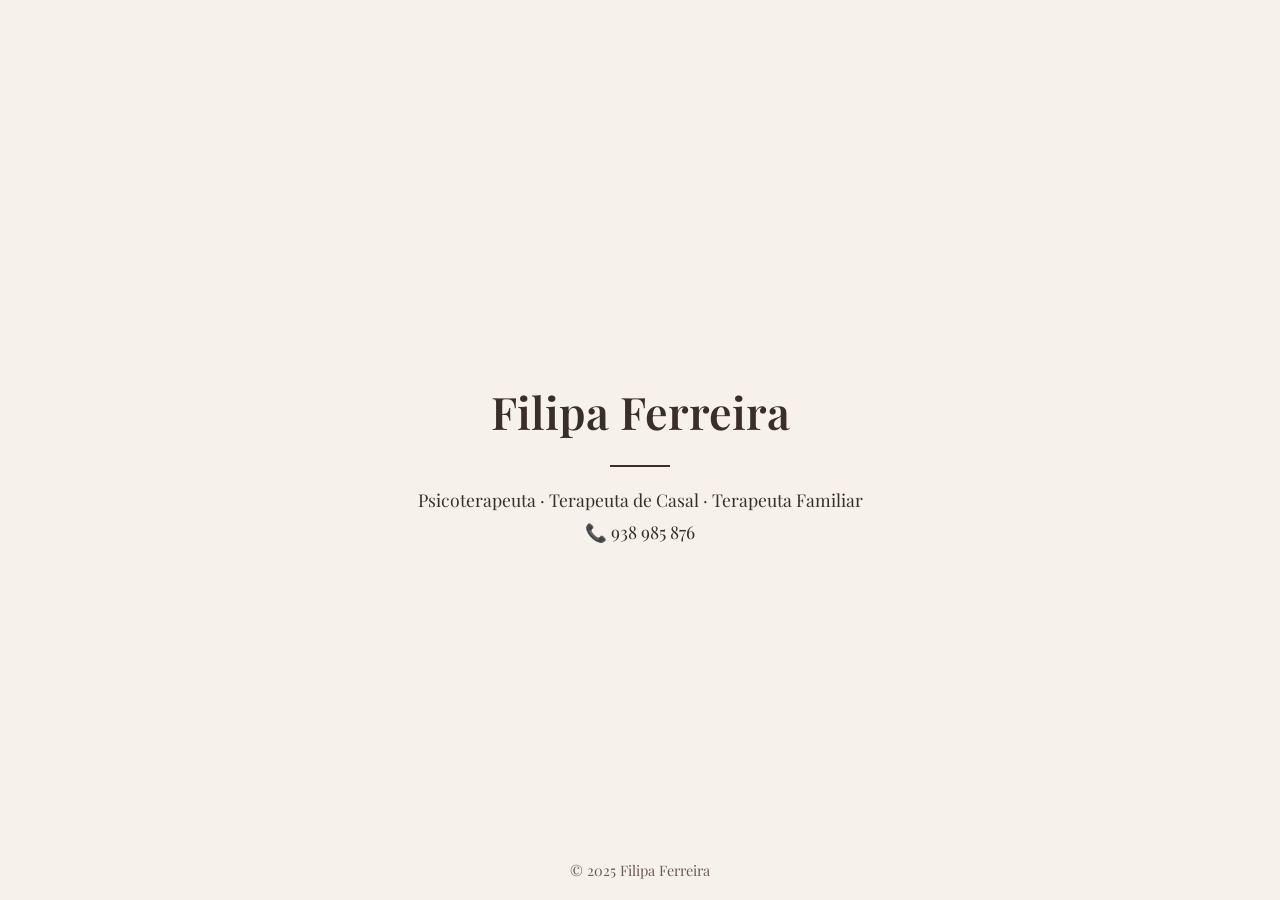
==== index.html @ 4d12bdaf "Add initial HTML structure for the website" ====
<!DOCTYPE html>
<html lang="pt">
  <head>
    <meta charset="UTF-8" />
    <meta name="viewport" content="width=device-width, initial-scale=1.0" />
    <title>Filipa Ferreira | Psicoterapeuta</title>
    <style>
      @import url('https://fonts.googleapis.com/css2?family=Playfair+Display:wght@400;600&display=swap');

      body {
        margin: 0;
        padding: 0;
        background-color: #f6f1ea;
        color: #3a2e2a;
        font-family: 'Playfair Display', serif;
        height: 100vh;
        display: flex;
        flex-direction: column;
        justify-content: center;
        align-items: center;
        text-align: center;
      }

      h1 {
        font-size: 2.8rem;
        font-weight: 600;
        margin-bottom: 0.5rem;
      }

      p {
        margin: 0.3rem 0;
        font-size: 1.1rem;
      }

      .divider {
        width: 60px;
        height: 2px;
        background-color: #3a2e2a;
        margin: 1rem auto;
      }

      footer {
        position: absolute;
        bottom: 20px;
        font-size: 0.9rem;
        color: #6b5b52;
      }
    </style>
  </head>
  <body>
    <h1>Filipa Ferreira</h1>
    <div class="divider"></div>
    <p>Psicoterapeuta · Terapeuta de Casal · Terapeuta Familiar</p>
    <p>📞 938 985 876</p>

    <footer>© 2025 Filipa Ferreira</footer>
  </body>
</html>
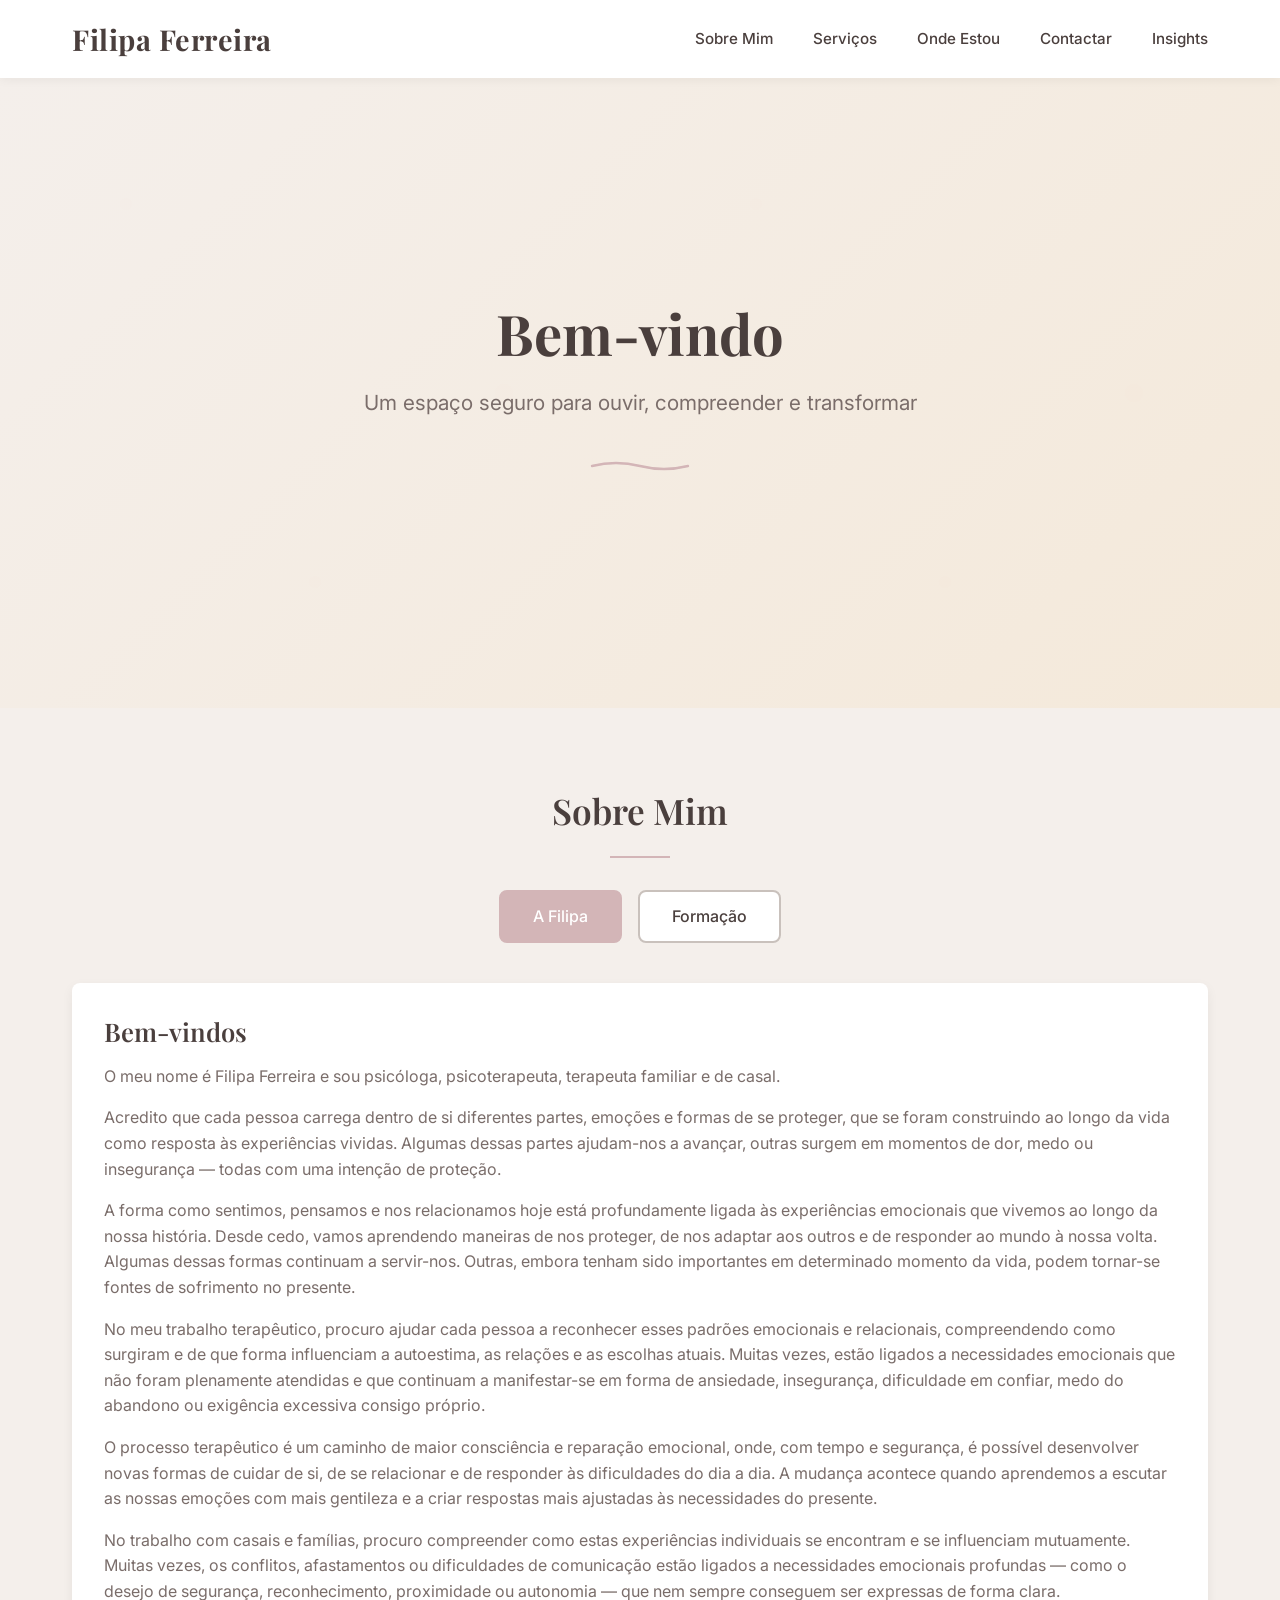
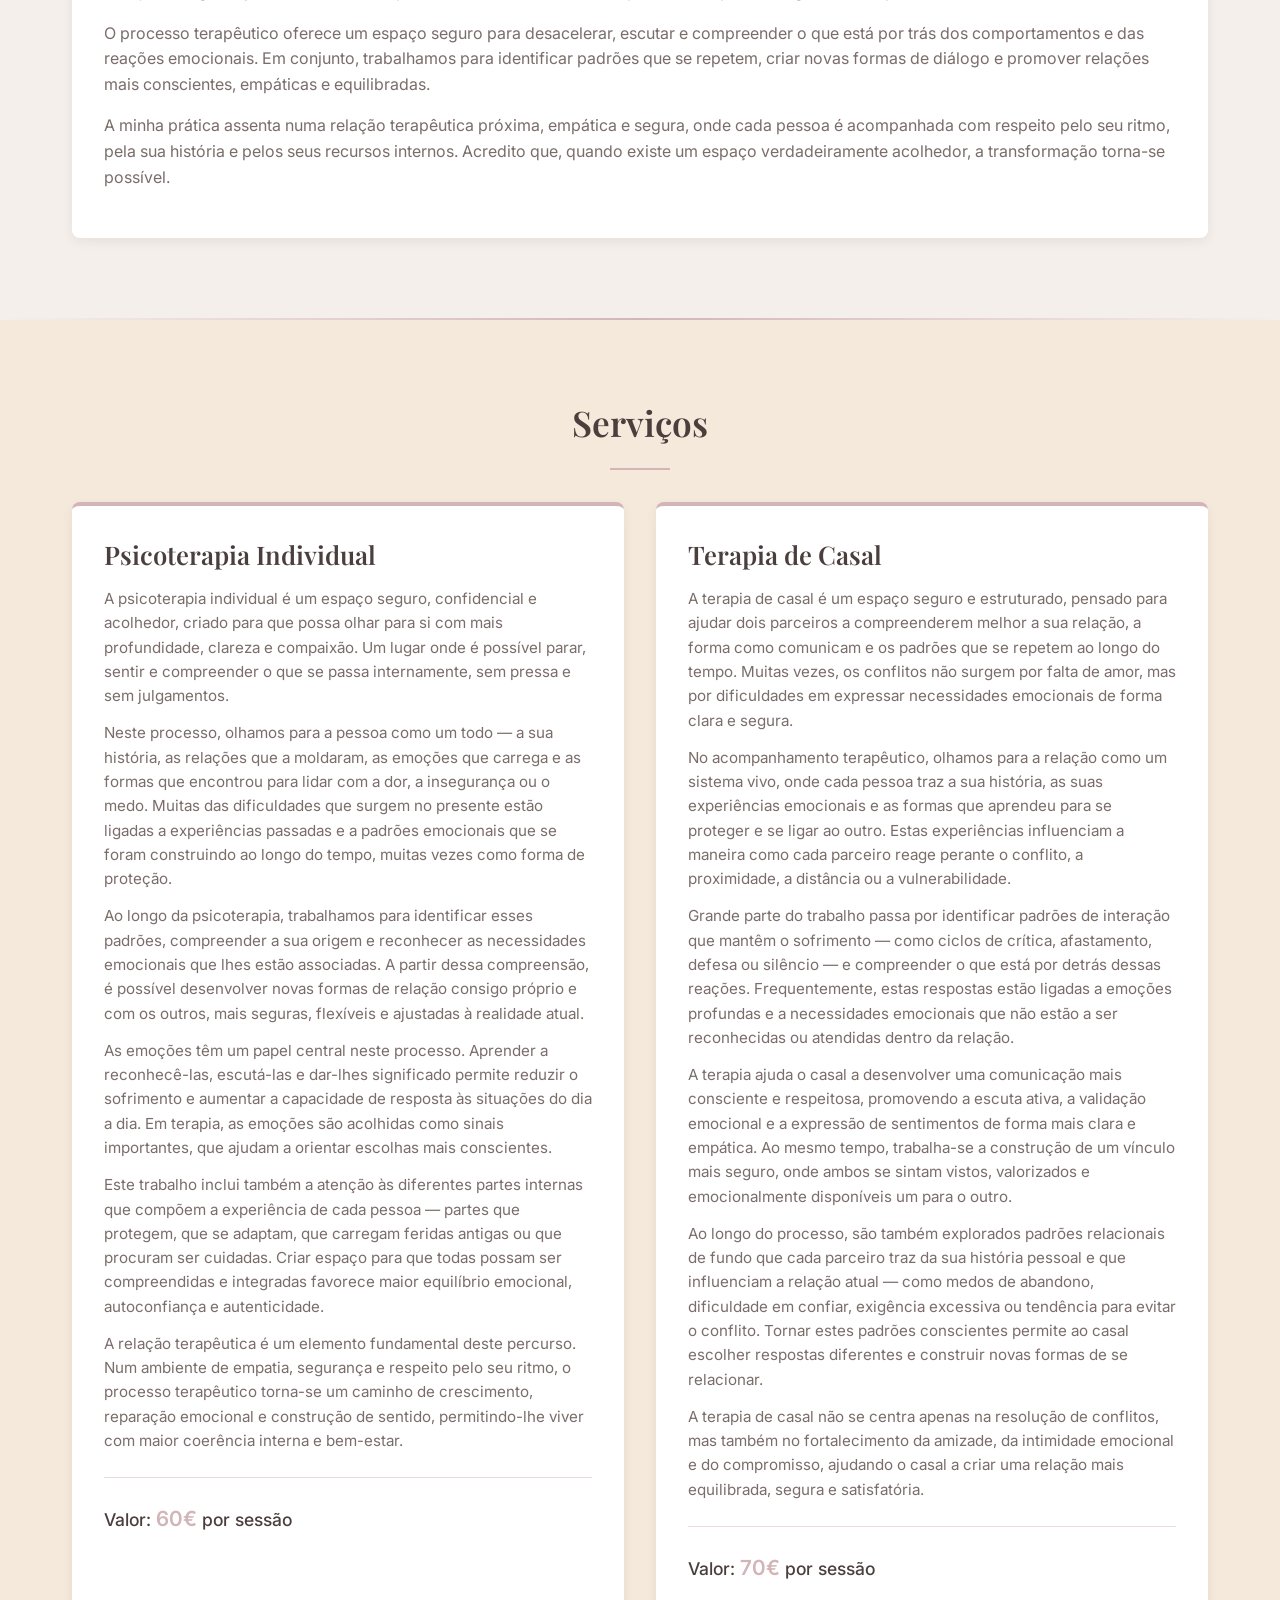
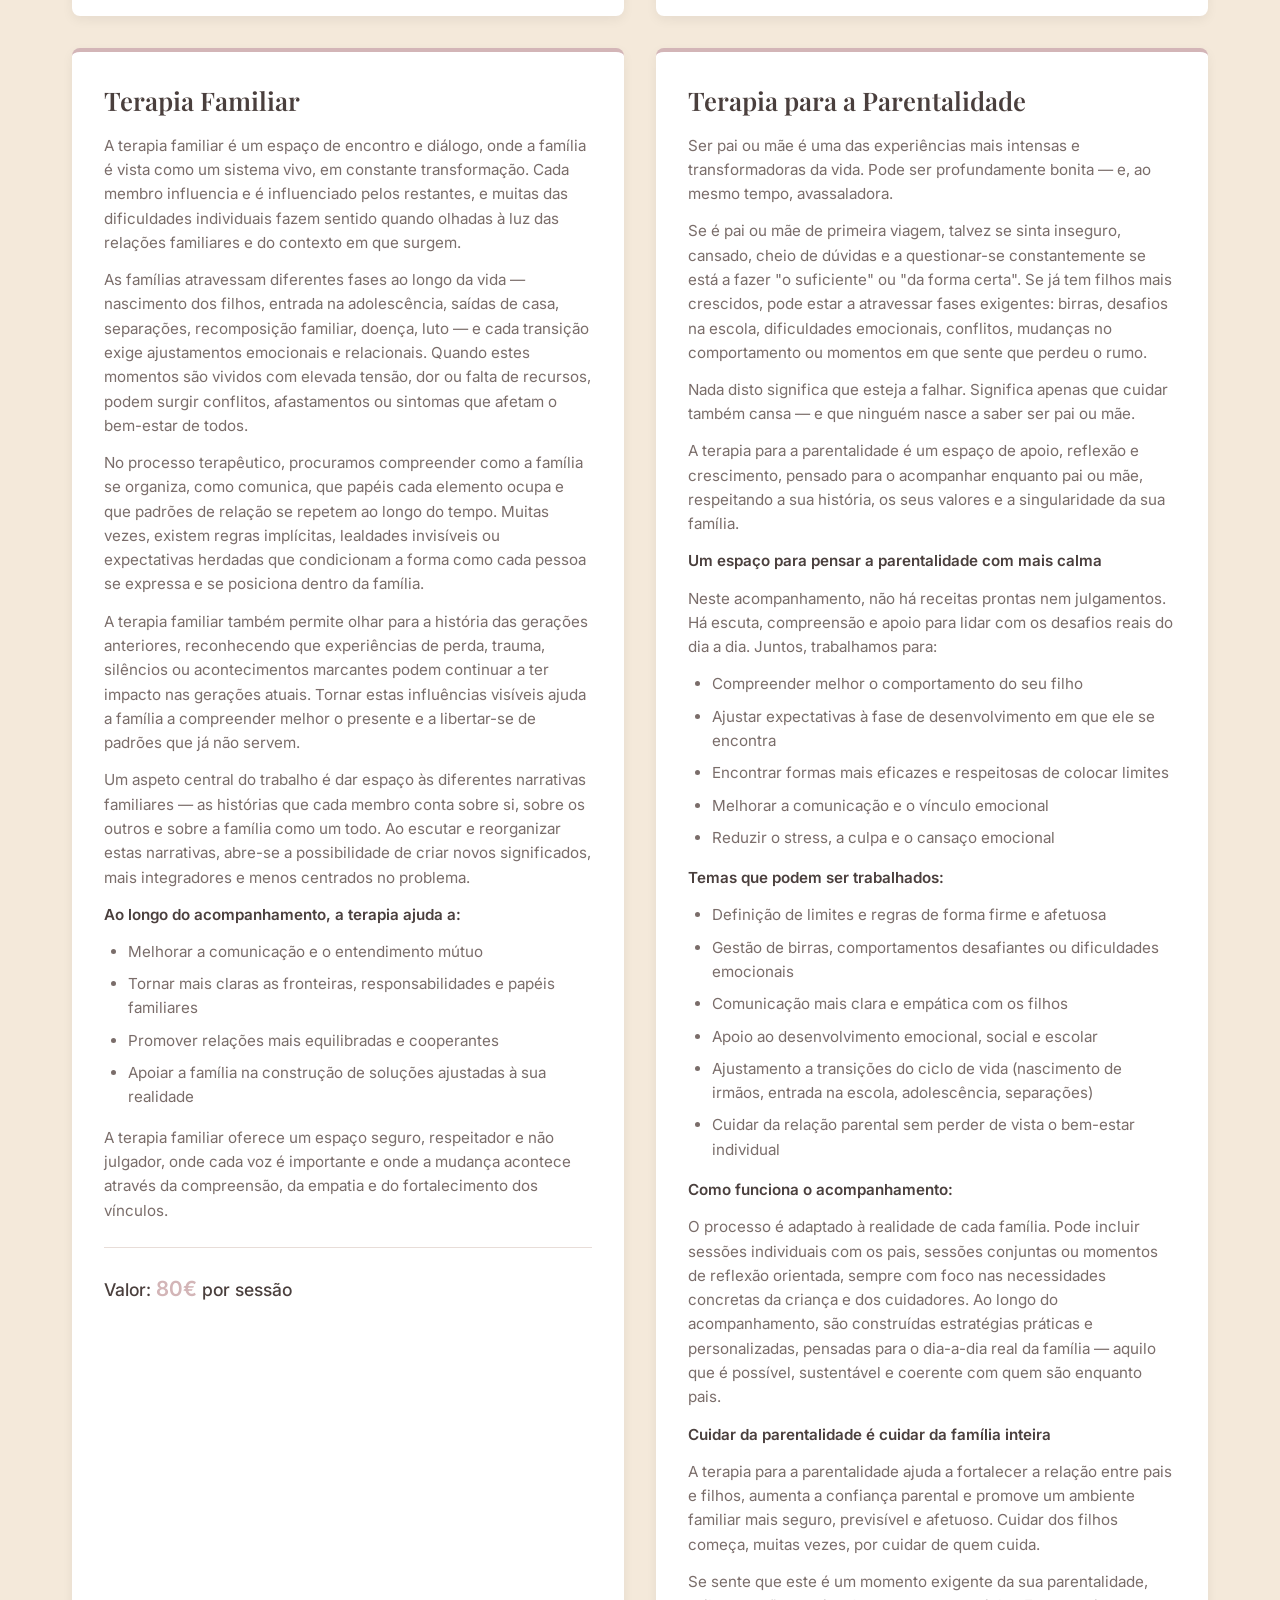
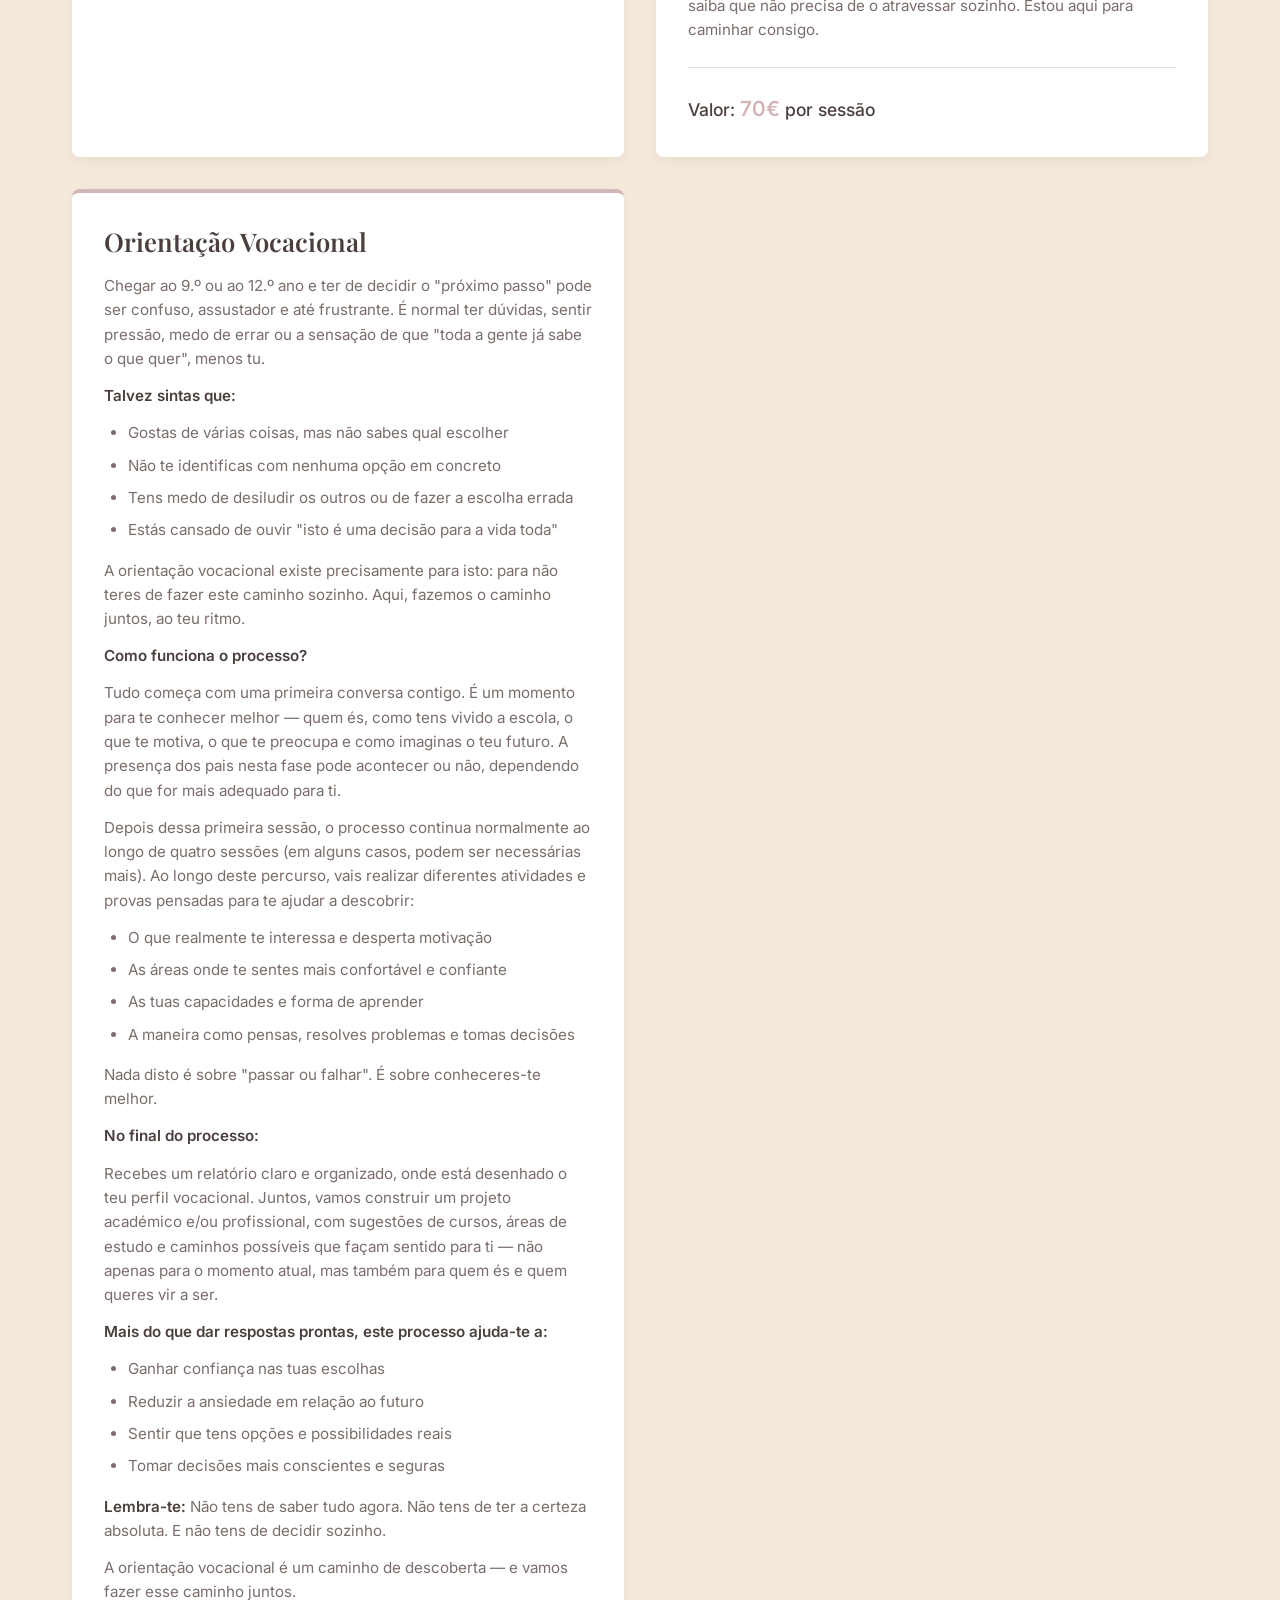
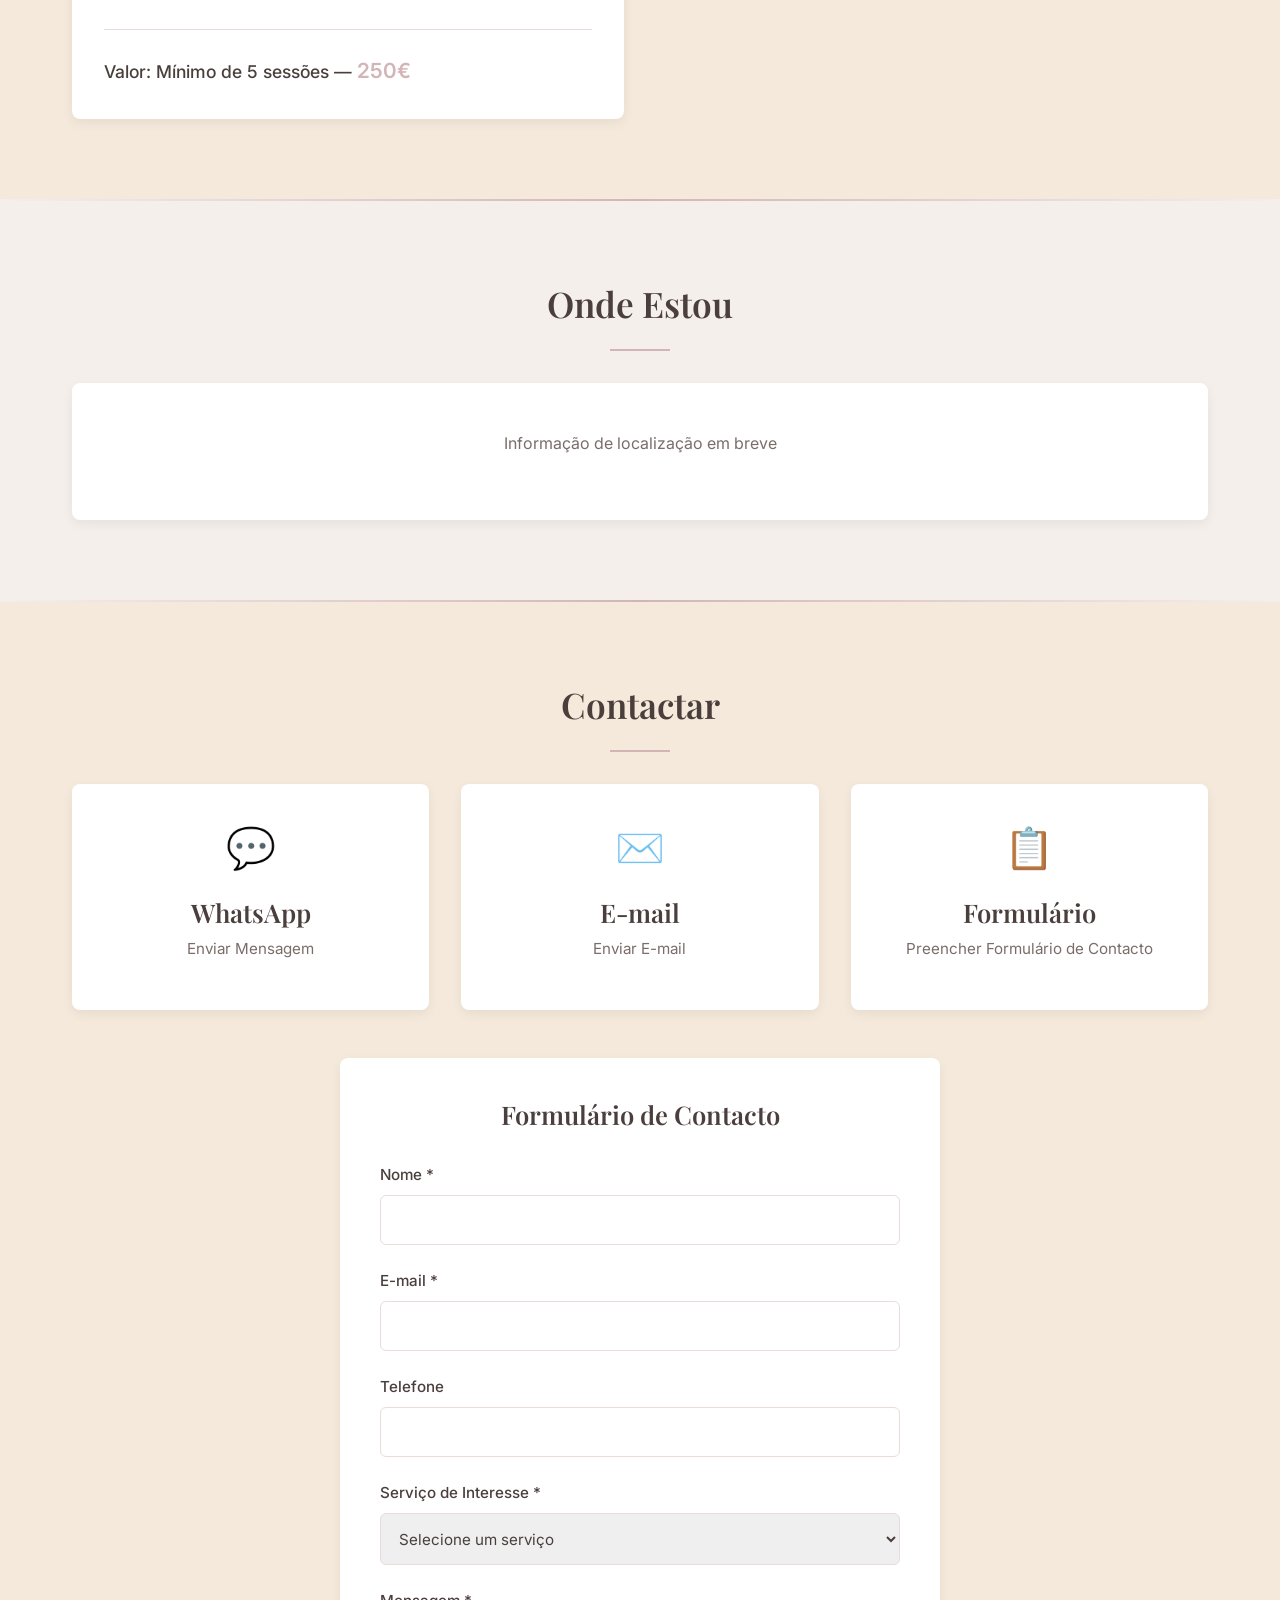
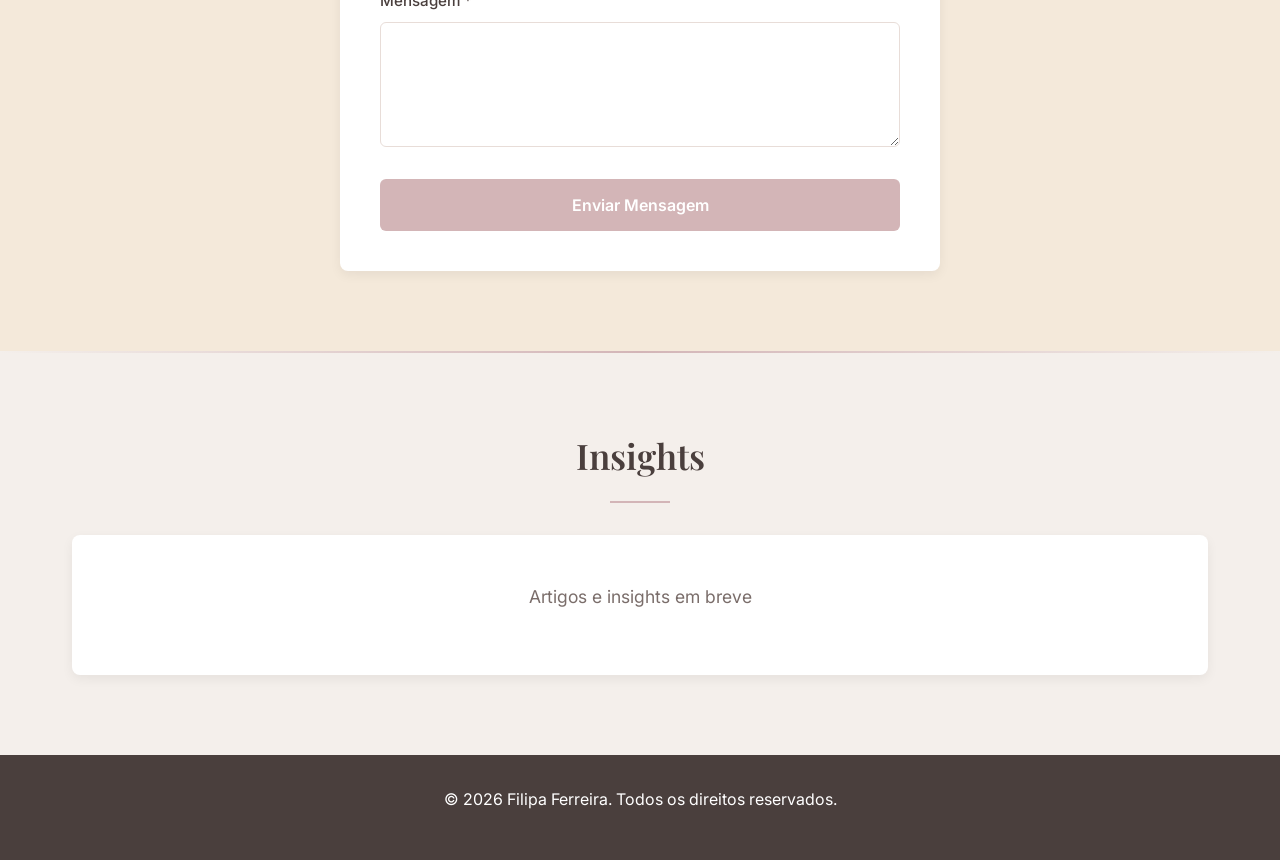
==== commit 2d7ad15a: "Revamp website structure and styling with new sections, navigation, and responsive design" ====
--- a/index.html
+++ b/index.html
@@ -1,58 +1,348 @@
 <!DOCTYPE html>
-<html lang="pt">
-  <head>
+<html lang="pt-PT">
+<head>
     <meta charset="UTF-8" />
     <meta name="viewport" content="width=device-width, initial-scale=1.0" />
-    <title>Filipa Ferreira | Psicoterapeuta</title>
-    <style>
-      @import url('https://fonts.googleapis.com/css2?family=Playfair+Display:wght@400;600&display=swap');
-
-      body {
-        margin: 0;
-        padding: 0;
-        background-color: #f6f1ea;
-        color: #3a2e2a;
-        font-family: 'Playfair Display', serif;
-        height: 100vh;
-        display: flex;
-        flex-direction: column;
-        justify-content: center;
-        align-items: center;
-        text-align: center;
-      }
-
-      h1 {
-        font-size: 2.8rem;
-        font-weight: 600;
-        margin-bottom: 0.5rem;
-      }
-
-      p {
-        margin: 0.3rem 0;
-        font-size: 1.1rem;
-      }
-
-      .divider {
-        width: 60px;
-        height: 2px;
-        background-color: #3a2e2a;
-        margin: 1rem auto;
-      }
-
-      footer {
-        position: absolute;
-        bottom: 20px;
-        font-size: 0.9rem;
-        color: #6b5b52;
-      }
-    </style>
-  </head>
-  <body>
-    <h1>Filipa Ferreira</h1>
-    <div class="divider"></div>
-    <p>Psicoterapeuta · Terapeuta de Casal · Terapeuta Familiar</p>
-    <p>📞 938 985 876</p>
-
-    <footer>© 2025 Filipa Ferreira</footer>
-  </body>
+    <meta name="description" content="Filipa Ferreira - Psicóloga e Psicoterapeuta. Serviços de psicoterapia individual, terapia de casal, terapia familiar, parentalidade e orientação vocacional." />
+    <title>Filipa Ferreira | Psicóloga e Psicoterapeuta</title>
+    <link rel="stylesheet" href="styles.css" />
+</head>
+<body>
+    <!-- Navigation -->
+    <nav class="navbar">
+        <div class="nav-container">
+            <div class="logo">
+                <span class="logo-text">Filipa Ferreira</span>
+            </div>
+            <ul class="nav-menu">
+                <li><a href="#sobre-mim" class="nav-link">Sobre Mim</a></li>
+                <li class="dropdown">
+                    <a href="#servicos" class="nav-link dropdown-toggle">Serviços</a>
+                    <ul class="dropdown-menu">
+                        <li><a href="#psicoterapia-individual">Psicoterapia Individual</a></li>
+                        <li><a href="#terapia-casal">Terapia de Casal</a></li>
+                        <li><a href="#terapia-familiar">Terapia Familiar</a></li>
+                        <li><a href="#terapia-parentalidade">Terapia para a Parentalidade</a></li>
+                        <li><a href="#orientacao-vocacional">Orientação Vocacional</a></li>
+                    </ul>
+                </li>
+                <li><a href="#onde-estou" class="nav-link">Onde Estou</a></li>
+                <li><a href="#contactar" class="nav-link">Contactar</a></li>
+                <li><a href="#insights" class="nav-link">Insights</a></li>
+            </ul>
+            <div class="hamburger">
+                <span></span>
+                <span></span>
+                <span></span>
+            </div>
+        </div>
+    </nav>
+
+    <!-- Hero Section -->
+    <section class="hero">
+        <div class="hero-content">
+            <h1>Bem-vindo</h1>
+            <p>Um espaço seguro para ouvir, compreender e transformar</p>
+            <svg class="divider-svg" viewBox="0 0 100 20" xmlns="http://www.w3.org/2000/svg">
+                <path d="M 10 10 Q 30 5 50 10 T 90 10" stroke="#d3b5b7" stroke-width="2" fill="none" stroke-linecap="round"/>
+            </svg>
+        </div>
+    </section>
+
+    <!-- Sobre Mim Section -->
+    <section id="sobre-mim" class="section">
+        <div class="container">
+            <h2>Sobre Mim</h2>
+            <div class="tabs">
+                <button class="tab-button active" data-tab="a-filipa">A Filipa</button>
+                <button class="tab-button" data-tab="formacao">Formação</button>
+            </div>
+
+            <!-- A Filipa Tab -->
+            <div id="a-filipa" class="tab-content active">
+                <div class="content-box">
+                    <h3>Bem-vindos</h3>
+                    <p>O meu nome é Filipa Ferreira e sou psicóloga, psicoterapeuta, terapeuta familiar e de casal.</p>
+                    <p>Acredito que cada pessoa carrega dentro de si diferentes partes, emoções e formas de se proteger, que se foram construindo ao longo da vida como resposta às experiências vividas. Algumas dessas partes ajudam-nos a avançar, outras surgem em momentos de dor, medo ou insegurança — todas com uma intenção de proteção.</p>
+                    <p>A forma como sentimos, pensamos e nos relacionamos hoje está profundamente ligada às experiências emocionais que vivemos ao longo da nossa história. Desde cedo, vamos aprendendo maneiras de nos proteger, de nos adaptar aos outros e de responder ao mundo à nossa volta. Algumas dessas formas continuam a servir-nos. Outras, embora tenham sido importantes em determinado momento da vida, podem tornar-se fontes de sofrimento no presente.</p>
+                    <p>No meu trabalho terapêutico, procuro ajudar cada pessoa a reconhecer esses padrões emocionais e relacionais, compreendendo como surgiram e de que forma influenciam a autoestima, as relações e as escolhas atuais. Muitas vezes, estão ligados a necessidades emocionais que não foram plenamente atendidas e que continuam a manifestar-se em forma de ansiedade, insegurança, dificuldade em confiar, medo do abandono ou exigência excessiva consigo próprio.</p>
+                    <p>O processo terapêutico é um caminho de maior consciência e reparação emocional, onde, com tempo e segurança, é possível desenvolver novas formas de cuidar de si, de se relacionar e de responder às dificuldades do dia a dia. A mudança acontece quando aprendemos a escutar as nossas emoções com mais gentileza e a criar respostas mais ajustadas às necessidades do presente.</p>
+                    <p>No trabalho com casais e famílias, procuro compreender como estas experiências individuais se encontram e se influenciam mutuamente. Muitas vezes, os conflitos, afastamentos ou dificuldades de comunicação estão ligados a necessidades emocionais profundas — como o desejo de segurança, reconhecimento, proximidade ou autonomia — que nem sempre conseguem ser expressas de forma clara.</p>
+                    <p>O processo terapêutico oferece um espaço seguro para desacelerar, escutar e compreender o que está por trás dos comportamentos e das reações emocionais. Em conjunto, trabalhamos para identificar padrões que se repetem, criar novas formas de diálogo e promover relações mais conscientes, empáticas e equilibradas.</p>
+                    <p>A minha prática assenta numa relação terapêutica próxima, empática e segura, onde cada pessoa é acompanhada com respeito pelo seu ritmo, pela sua história e pelos seus recursos internos. Acredito que, quando existe um espaço verdadeiramente acolhedor, a transformação torna-se possível.</p>
+                </div>
+            </div>
+
+            <!-- Formação Tab -->
+            <div id="formacao" class="tab-content">
+                <div class="content-box">
+                    <h3>Formação Académica e Profissional</h3>
+                    <ul class="formation-list">
+                        <li>
+                            <strong>Licenciatura em Psicologia</strong>
+                            <span>ISPA - Instituto Universitário de Ciências Psicológicas, Sociais e da Vida</span>
+                        </li>
+                        <li>
+                            <strong>Certificação Pedagogia Montessori</strong>
+                            <span>International Montessori Institute</span>
+                        </li>
+                        <li>
+                            <strong>Certificação Disciplina Positiva para Primeira Infância</strong>
+                            <span>Positive Discipline Association</span>
+                        </li>
+                        <li>
+                            <strong>Liderança, Agilidade e Adaptabilidade</strong>
+                            <span>Nova SBE - Professor Nadim Habib</span>
+                        </li>
+                        <li>
+                            <strong>Intervenção em Crise e Primeiros Socorros Psicológicos</strong>
+                            <span>IEFP</span>
+                        </li>
+                        <li>
+                            <strong>Especialização em Psicoterapia de Intervenção Sistémica e Familiar</strong>
+                            <span>Sociedade Portuguesa de Terapia Familiar</span>
+                        </li>
+                        <li>
+                            <strong>Intervenção Sistémica nos Relacionamentos e Parentalidade</strong>
+                            <span>Sociedade Portuguesa de Terapia Familiar</span>
+                        </li>
+                        <li>
+                            <strong>LGBTQ+ Intervenção Sistémica</strong>
+                            <span>Sociedade Portuguesa de Terapia Familiar</span>
+                        </li>
+                        <li>
+                            <strong>Não Monogamia Consensual</strong>
+                            <span>Sociedade Portuguesa de Terapia Familiar</span>
+                        </li>
+                        <li>
+                            <strong>Sexologia Clínica: Conceitos Básicos para a Terapia Familiar</strong>
+                            <span>Sociedade Portuguesa de Terapia Familiar</span>
+                        </li>
+                    </ul>
+                </div>
+            </div>
+        </div>
+    </section>
+
+    <!-- Divider -->
+    <div class="section-divider"></div>
+
+    <!-- Serviços Section -->
+    <section id="servicos" class="section alternate">
+        <div class="container">
+            <h2>Serviços</h2>
+            <div class="services-grid">
+                <!-- Psicoterapia Individual -->
+                <div id="psicoterapia-individual" class="service-card">
+                    <h3>Psicoterapia Individual</h3>
+                    <p>A psicoterapia individual é um espaço seguro, confidencial e acolhedor, criado para que possa olhar para si com mais profundidade, clareza e compaixão. Um lugar onde é possível parar, sentir e compreender o que se passa internamente, sem pressa e sem julgamentos.</p>
+                    <p>Neste processo, olhamos para a pessoa como um todo — a sua história, as relações que a moldaram, as emoções que carrega e as formas que encontrou para lidar com a dor, a insegurança ou o medo. Muitas das dificuldades que surgem no presente estão ligadas a experiências passadas e a padrões emocionais que se foram construindo ao longo do tempo, muitas vezes como forma de proteção.</p>
+                    <p>Ao longo da psicoterapia, trabalhamos para identificar esses padrões, compreender a sua origem e reconhecer as necessidades emocionais que lhes estão associadas. A partir dessa compreensão, é possível desenvolver novas formas de relação consigo próprio e com os outros, mais seguras, flexíveis e ajustadas à realidade atual.</p>
+                    <p>As emoções têm um papel central neste processo. Aprender a reconhecê-las, escutá-las e dar-lhes significado permite reduzir o sofrimento e aumentar a capacidade de resposta às situações do dia a dia. Em terapia, as emoções são acolhidas como sinais importantes, que ajudam a orientar escolhas mais conscientes.</p>
+                    <p>Este trabalho inclui também a atenção às diferentes partes internas que compõem a experiência de cada pessoa — partes que protegem, que se adaptam, que carregam feridas antigas ou que procuram ser cuidadas. Criar espaço para que todas possam ser compreendidas e integradas favorece maior equilíbrio emocional, autoconfiança e autenticidade.</p>
+                    <p>A relação terapêutica é um elemento fundamental deste percurso. Num ambiente de empatia, segurança e respeito pelo seu ritmo, o processo terapêutico torna-se um caminho de crescimento, reparação emocional e construção de sentido, permitindo-lhe viver com maior coerência interna e bem-estar.</p>
+                    <div class="service-price">Valor: <strong>60€</strong> por sessão</div>
+                </div>
+
+                <!-- Terapia de Casal -->
+                <div id="terapia-casal" class="service-card">
+                    <h3>Terapia de Casal</h3>
+                    <p>A terapia de casal é um espaço seguro e estruturado, pensado para ajudar dois parceiros a compreenderem melhor a sua relação, a forma como comunicam e os padrões que se repetem ao longo do tempo. Muitas vezes, os conflitos não surgem por falta de amor, mas por dificuldades em expressar necessidades emocionais de forma clara e segura.</p>
+                    <p>No acompanhamento terapêutico, olhamos para a relação como um sistema vivo, onde cada pessoa traz a sua história, as suas experiências emocionais e as formas que aprendeu para se proteger e se ligar ao outro. Estas experiências influenciam a maneira como cada parceiro reage perante o conflito, a proximidade, a distância ou a vulnerabilidade.</p>
+                    <p>Grande parte do trabalho passa por identificar padrões de interação que mantêm o sofrimento — como ciclos de crítica, afastamento, defesa ou silêncio — e compreender o que está por detrás dessas reações. Frequentemente, estas respostas estão ligadas a emoções profundas e a necessidades emocionais que não estão a ser reconhecidas ou atendidas dentro da relação.</p>
+                    <p>A terapia ajuda o casal a desenvolver uma comunicação mais consciente e respeitosa, promovendo a escuta ativa, a validação emocional e a expressão de sentimentos de forma mais clara e empática. Ao mesmo tempo, trabalha-se a construção de um vínculo mais seguro, onde ambos se sintam vistos, valorizados e emocionalmente disponíveis um para o outro.</p>
+                    <p>Ao longo do processo, são também explorados padrões relacionais de fundo que cada parceiro traz da sua história pessoal e que influenciam a relação atual — como medos de abandono, dificuldade em confiar, exigência excessiva ou tendência para evitar o conflito. Tornar estes padrões conscientes permite ao casal escolher respostas diferentes e construir novas formas de se relacionar.</p>
+                    <p>A terapia de casal não se centra apenas na resolução de conflitos, mas também no fortalecimento da amizade, da intimidade emocional e do compromisso, ajudando o casal a criar uma relação mais equilibrada, segura e satisfatória.</p>
+                    <div class="service-price">Valor: <strong>70€</strong> por sessão</div>
+                </div>
+
+                <!-- Terapia Familiar -->
+                <div id="terapia-familiar" class="service-card">
+                    <h3>Terapia Familiar</h3>
+                    <p>A terapia familiar é um espaço de encontro e diálogo, onde a família é vista como um sistema vivo, em constante transformação. Cada membro influencia e é influenciado pelos restantes, e muitas das dificuldades individuais fazem sentido quando olhadas à luz das relações familiares e do contexto em que surgem.</p>
+                    <p>As famílias atravessam diferentes fases ao longo da vida — nascimento dos filhos, entrada na adolescência, saídas de casa, separações, recomposição familiar, doença, luto — e cada transição exige ajustamentos emocionais e relacionais. Quando estes momentos são vividos com elevada tensão, dor ou falta de recursos, podem surgir conflitos, afastamentos ou sintomas que afetam o bem-estar de todos.</p>
+                    <p>No processo terapêutico, procuramos compreender como a família se organiza, como comunica, que papéis cada elemento ocupa e que padrões de relação se repetem ao longo do tempo. Muitas vezes, existem regras implícitas, lealdades invisíveis ou expectativas herdadas que condicionam a forma como cada pessoa se expressa e se posiciona dentro da família.</p>
+                    <p>A terapia familiar também permite olhar para a história das gerações anteriores, reconhecendo que experiências de perda, trauma, silêncios ou acontecimentos marcantes podem continuar a ter impacto nas gerações atuais. Tornar estas influências visíveis ajuda a família a compreender melhor o presente e a libertar-se de padrões que já não servem.</p>
+                    <p>Um aspeto central do trabalho é dar espaço às diferentes narrativas familiares — as histórias que cada membro conta sobre si, sobre os outros e sobre a família como um todo. Ao escutar e reorganizar estas narrativas, abre-se a possibilidade de criar novos significados, mais integradores e menos centrados no problema.</p>
+                    <p><strong>Ao longo do acompanhamento, a terapia ajuda a:</strong></p>
+                    <ul>
+                        <li>Melhorar a comunicação e o entendimento mútuo</li>
+                        <li>Tornar mais claras as fronteiras, responsabilidades e papéis familiares</li>
+                        <li>Promover relações mais equilibradas e cooperantes</li>
+                        <li>Apoiar a família na construção de soluções ajustadas à sua realidade</li>
+                    </ul>
+                    <p>A terapia familiar oferece um espaço seguro, respeitador e não julgador, onde cada voz é importante e onde a mudança acontece através da compreensão, da empatia e do fortalecimento dos vínculos.</p>
+                    <div class="service-price">Valor: <strong>80€</strong> por sessão</div>
+                </div>
+
+                <!-- Terapia para a Parentalidade -->
+                <div id="terapia-parentalidade" class="service-card">
+                    <h3>Terapia para a Parentalidade</h3>
+                    <p>Ser pai ou mãe é uma das experiências mais intensas e transformadoras da vida. Pode ser profundamente bonita — e, ao mesmo tempo, avassaladora.</p>
+                    <p>Se é pai ou mãe de primeira viagem, talvez se sinta inseguro, cansado, cheio de dúvidas e a questionar-se constantemente se está a fazer "o suficiente" ou "da forma certa". Se já tem filhos mais crescidos, pode estar a atravessar fases exigentes: birras, desafios na escola, dificuldades emocionais, conflitos, mudanças no comportamento ou momentos em que sente que perdeu o rumo.</p>
+                    <p>Nada disto significa que esteja a falhar. Significa apenas que cuidar também cansa — e que ninguém nasce a saber ser pai ou mãe.</p>
+                    <p>A terapia para a parentalidade é um espaço de apoio, reflexão e crescimento, pensado para o acompanhar enquanto pai ou mãe, respeitando a sua história, os seus valores e a singularidade da sua família.</p>
+                    <p><strong>Um espaço para pensar a parentalidade com mais calma</strong></p>
+                    <p>Neste acompanhamento, não há receitas prontas nem julgamentos. Há escuta, compreensão e apoio para lidar com os desafios reais do dia a dia. Juntos, trabalhamos para:</p>
+                    <ul>
+                        <li>Compreender melhor o comportamento do seu filho</li>
+                        <li>Ajustar expectativas à fase de desenvolvimento em que ele se encontra</li>
+                        <li>Encontrar formas mais eficazes e respeitosas de colocar limites</li>
+                        <li>Melhorar a comunicação e o vínculo emocional</li>
+                        <li>Reduzir o stress, a culpa e o cansaço emocional</li>
+                    </ul>
+                    <p><strong>Temas que podem ser trabalhados:</strong></p>
+                    <ul>
+                        <li>Definição de limites e regras de forma firme e afetuosa</li>
+                        <li>Gestão de birras, comportamentos desafiantes ou dificuldades emocionais</li>
+                        <li>Comunicação mais clara e empática com os filhos</li>
+                        <li>Apoio ao desenvolvimento emocional, social e escolar</li>
+                        <li>Ajustamento a transições do ciclo de vida (nascimento de irmãos, entrada na escola, adolescência, separações)</li>
+                        <li>Cuidar da relação parental sem perder de vista o bem-estar individual</li>
+                    </ul>
+                    <p><strong>Como funciona o acompanhamento:</strong></p>
+                    <p>O processo é adaptado à realidade de cada família. Pode incluir sessões individuais com os pais, sessões conjuntas ou momentos de reflexão orientada, sempre com foco nas necessidades concretas da criança e dos cuidadores. Ao longo do acompanhamento, são construídas estratégias práticas e personalizadas, pensadas para o dia-a-dia real da família — aquilo que é possível, sustentável e coerente com quem são enquanto pais.</p>
+                    <p><strong>Cuidar da parentalidade é cuidar da família inteira</strong></p>
+                    <p>A terapia para a parentalidade ajuda a fortalecer a relação entre pais e filhos, aumenta a confiança parental e promove um ambiente familiar mais seguro, previsível e afetuoso. Cuidar dos filhos começa, muitas vezes, por cuidar de quem cuida.</p>
+                    <p>Se sente que este é um momento exigente da sua parentalidade, saiba que não precisa de o atravessar sozinho. Estou aqui para caminhar consigo.</p>
+                    <div class="service-price">Valor: <strong>70€</strong> por sessão</div>
+                </div>
+
+                <!-- Orientação Vocacional -->
+                <div id="orientacao-vocacional" class="service-card">
+                    <h3>Orientação Vocacional</h3>
+                    <p>Chegar ao 9.º ou ao 12.º ano e ter de decidir o "próximo passo" pode ser confuso, assustador e até frustrante. É normal ter dúvidas, sentir pressão, medo de errar ou a sensação de que "toda a gente já sabe o que quer", menos tu.</p>
+                    <p><strong>Talvez sintas que:</strong></p>
+                    <ul>
+                        <li>Gostas de várias coisas, mas não sabes qual escolher</li>
+                        <li>Não te identificas com nenhuma opção em concreto</li>
+                        <li>Tens medo de desiludir os outros ou de fazer a escolha errada</li>
+                        <li>Estás cansado de ouvir "isto é uma decisão para a vida toda"</li>
+                    </ul>
+                    <p>A orientação vocacional existe precisamente para isto: para não teres de fazer este caminho sozinho. Aqui, fazemos o caminho juntos, ao teu ritmo.</p>
+                    <p><strong>Como funciona o processo?</strong></p>
+                    <p>Tudo começa com uma primeira conversa contigo. É um momento para te conhecer melhor — quem és, como tens vivido a escola, o que te motiva, o que te preocupa e como imaginas o teu futuro. A presença dos pais nesta fase pode acontecer ou não, dependendo do que for mais adequado para ti.</p>
+                    <p>Depois dessa primeira sessão, o processo continua normalmente ao longo de quatro sessões (em alguns casos, podem ser necessárias mais). Ao longo deste percurso, vais realizar diferentes atividades e provas pensadas para te ajudar a descobrir:</p>
+                    <ul>
+                        <li>O que realmente te interessa e desperta motivação</li>
+                        <li>As áreas onde te sentes mais confortável e confiante</li>
+                        <li>As tuas capacidades e forma de aprender</li>
+                        <li>A maneira como pensas, resolves problemas e tomas decisões</li>
+                    </ul>
+                    <p>Nada disto é sobre "passar ou falhar". É sobre conheceres-te melhor.</p>
+                    <p><strong>No final do processo:</strong></p>
+                    <p>Recebes um relatório claro e organizado, onde está desenhado o teu perfil vocacional. Juntos, vamos construir um projeto académico e/ou profissional, com sugestões de cursos, áreas de estudo e caminhos possíveis que façam sentido para ti — não apenas para o momento atual, mas também para quem és e quem queres vir a ser.</p>
+                    <p><strong>Mais do que dar respostas prontas, este processo ajuda-te a:</strong></p>
+                    <ul>
+                        <li>Ganhar confiança nas tuas escolhas</li>
+                        <li>Reduzir a ansiedade em relação ao futuro</li>
+                        <li>Sentir que tens opções e possibilidades reais</li>
+                        <li>Tomar decisões mais conscientes e seguras</li>
+                    </ul>
+                    <p><strong>Lembra-te:</strong> Não tens de saber tudo agora. Não tens de ter a certeza absoluta. E não tens de decidir sozinho.</p>
+                    <p>A orientação vocacional é um caminho de descoberta — e vamos fazer esse caminho juntos.</p>
+                    <div class="service-price">Valor: Mínimo de 5 sessões — <strong>250€</strong></div>
+                </div>
+            </div>
+        </div>
+    </section>
+
+    <!-- Divider -->
+    <div class="section-divider"></div>
+
+    <!-- Onde Estou Section -->
+    <section id="onde-estou" class="section">
+        <div class="container">
+            <h2>Onde Estou</h2>
+            <div class="location-content">
+                <p>Informação de localização em breve</p>
+            </div>
+        </div>
+    </section>
+
+    <!-- Divider -->
+    <div class="section-divider"></div>
+
+    <!-- Contactar Section -->
+    <section id="contactar" class="section alternate">
+        <div class="container">
+            <h2>Contactar</h2>
+            <div class="contact-options">
+                <a href="https://wa.me/351938985876" target="_blank" class="contact-card whatsapp">
+                    <div class="contact-icon">💬</div>
+                    <h3>WhatsApp</h3>
+                    <p>Enviar Mensagem</p>
+                </a>
+                <a href="mailto:contacto@filipaferreirapsicologia.pt" class="contact-card email">
+                    <div class="contact-icon">✉️</div>
+                    <h3>E-mail</h3>
+                    <p>Enviar E-mail</p>
+                </a>
+                <div class="contact-card form" onclick="scrollToForm()" style="cursor: pointer;">
+                    <div class="contact-icon">📋</div>
+                    <h3>Formulário</h3>
+                    <p>Preencher Formulário de Contacto</p>
+                </div>
+            </div>
+
+            <!-- Contact Form -->
+            <div id="form-section" class="contact-form-container">
+                <h3>Formulário de Contacto</h3>
+                <form class="contact-form" id="contactForm" action="https://formspree.io/f/mnjjqzkr" method="POST">
+                    <div class="form-group">
+                        <label for="name">Nome *</label>
+                        <input type="text" id="name" name="name" required>
+                    </div>
+                    <div class="form-group">
+                        <label for="email">E-mail *</label>
+                        <input type="email" id="email" name="email" required>
+                    </div>
+                    <div class="form-group">
+                        <label for="phone">Telefone</label>
+                        <input type="tel" id="phone" name="phone">
+                    </div>
+                    <div class="form-group">
+                        <label for="service">Serviço de Interesse *</label>
+                        <select id="service" name="service" required>
+                            <option value="">Selecione um serviço</option>
+                            <option value="psicoterapia-individual">Psicoterapia Individual</option>
+                            <option value="terapia-casal">Terapia de Casal</option>
+                            <option value="terapia-familiar">Terapia Familiar</option>
+                            <option value="terapia-parentalidade">Terapia para a Parentalidade</option>
+                            <option value="orientacao-vocacional">Orientação Vocacional</option>
+                        </select>
+                    </div>
+                    <div class="form-group">
+                        <label for="message">Mensagem *</label>
+                        <textarea id="message" name="message" rows="5" required></textarea>
+                    </div>
+                    <button type="submit" class="btn-submit">Enviar Mensagem</button>
+                </form>
+            </div>
+        </div>
+    </section>
+
+    <!-- Divider -->
+    <div class="section-divider"></div>
+
+    <!-- Insights Section -->
+    <section id="insights" class="section">
+        <div class="container">
+            <h2>Insights</h2>
+            <div class="insights-placeholder">
+                <p>Artigos e insights em breve</p>
+            </div>
+        </div>
+    </section>
+
+    <!-- Footer -->
+    <footer class="footer">
+        <div class="container">
+            <p>&copy; 2026 Filipa Ferreira. Todos os direitos reservados.</p>
+        </div>
+    </footer>
+
+    <script src="script.js"></script>
+</body>
 </html>
+
--- a/styles.css
+++ b/styles.css
@@ -0,0 +1,745 @@
+/* ===== IMPORTS & BASE ===== */
+@import url('https://fonts.googleapis.com/css2?family=Playfair+Display:wght@400;600;700&family=Inter:wght@300;400;500;600&display=swap');
+
+* {
+    margin: 0;
+    padding: 0;
+    box-sizing: border-box;
+}
+
+/* ===== COLOR PALETTE (from Identity) ===== */
+:root {
+    --soft-embrace: #d3b5b7;
+    --steady-presence: #c9c1bc;
+    --quiet-listening: #f4e9da;
+    --grounded-comfort: #d7b899;
+    --calm-light: #f4efeb;
+    --accent-rosé: #e8d5d5;
+    --text-dark: #4a3f3d;
+    --text-light: #7a6d6a;
+    --border-light: #e8ddd8;
+    --white: #ffffff;
+}
+
+/* ===== TYPOGRAPHY ===== */
+body {
+    font-family: 'Inter', sans-serif;
+    color: var(--text-dark);
+    background-color: var(--calm-light);
+    line-height: 1.6;
+    font-size: 16px;
+    -webkit-font-smoothing: antialiased;
+}
+
+h1, h2, h3, h4, h5, h6 {
+    font-family: 'Playfair Display', serif;
+    font-weight: 600;
+    color: var(--text-dark);
+    line-height: 1.3;
+}
+
+h1 {
+    font-size: 3rem;
+    font-weight: 700;
+    margin-bottom: 1rem;
+}
+
+h2 {
+    font-size: 2.2rem;
+    margin-bottom: 2rem;
+    text-align: center;
+    position: relative;
+    padding-bottom: 1.5rem;
+}
+
+h2::after {
+    content: '';
+    position: absolute;
+    bottom: 0;
+    left: 50%;
+    transform: translateX(-50%);
+    width: 60px;
+    height: 2px;
+    background-color: var(--soft-embrace);
+}
+
+h3 {
+    font-size: 1.6rem;
+    margin-bottom: 1rem;
+    color: var(--text-dark);
+}
+
+p {
+    color: var(--text-light);
+    margin-bottom: 1rem;
+    font-size: 1rem;
+}
+
+strong {
+    color: var(--text-dark);
+    font-weight: 600;
+}
+
+/* ===== NAVIGATION ===== */
+.navbar {
+    position: sticky;
+    top: 0;
+    z-index: 1000;
+    background-color: var(--white);
+    box-shadow: 0 2px 10px rgba(0, 0, 0, 0.05);
+}
+
+.nav-container {
+    max-width: 1200px;
+    margin: 0 auto;
+    padding: 1rem 2rem;
+    display: flex;
+    justify-content: space-between;
+    align-items: center;
+}
+
+.logo {
+    display: flex;
+    align-items: center;
+}
+
+.logo-text {
+    font-family: 'Playfair Display', serif;
+    font-size: 1.8rem;
+    font-weight: 700;
+    color: var(--text-dark);
+    letter-spacing: 0.5px;
+}
+
+.nav-menu {
+    display: flex;
+    list-style: none;
+    gap: 2.5rem;
+    align-items: center;
+}
+
+.nav-link {
+    text-decoration: none;
+    color: var(--text-dark);
+    font-size: 0.95rem;
+    font-weight: 500;
+    transition: color 0.3s ease;
+    position: relative;
+}
+
+.nav-link:hover {
+    color: var(--soft-embrace);
+}
+
+.nav-link::after {
+    content: '';
+    position: absolute;
+    bottom: -5px;
+    left: 0;
+    width: 0;
+    height: 2px;
+    background-color: var(--soft-embrace);
+    transition: width 0.3s ease;
+}
+
+.nav-link:hover::after {
+    width: 100%;
+}
+
+/* Dropdown */
+.dropdown {
+    position: relative;
+}
+
+.dropdown-menu {
+    position: absolute;
+    top: 100%;
+    left: 0;
+    background-color: var(--white);
+    list-style: none;
+    min-width: 220px;
+    border-radius: 8px;
+    box-shadow: 0 8px 16px rgba(0, 0, 0, 0.08);
+    opacity: 0;
+    visibility: hidden;
+    transform: translateY(-10px);
+    transition: all 0.3s ease;
+    margin-top: 1rem;
+}
+
+.dropdown:hover .dropdown-menu {
+    opacity: 1;
+    visibility: visible;
+    transform: translateY(0);
+}
+
+.dropdown-menu li {
+    border-bottom: 1px solid var(--border-light);
+}
+
+.dropdown-menu li:last-child {
+    border-bottom: none;
+}
+
+.dropdown-menu a {
+    display: block;
+    padding: 0.9rem 1.5rem;
+    color: var(--text-dark);
+    text-decoration: none;
+    font-size: 0.9rem;
+    transition: background-color 0.3s ease;
+}
+
+.dropdown-menu a:hover {
+    background-color: var(--quiet-listening);
+    color: var(--soft-embrace);
+}
+
+/* Mobile Menu */
+.hamburger {
+    display: none;
+    flex-direction: column;
+    cursor: pointer;
+    gap: 6px;
+}
+
+.hamburger span {
+    width: 25px;
+    height: 3px;
+    background-color: var(--text-dark);
+    border-radius: 2px;
+    transition: all 0.3s ease;
+}
+
+@media (max-width: 768px) {
+    .nav-menu {
+        display: none;
+        position: absolute;
+        top: 100%;
+        left: 0;
+        right: 0;
+        background-color: var(--white);
+        flex-direction: column;
+        gap: 0;
+        box-shadow: 0 4px 8px rgba(0, 0, 0, 0.1);
+    }
+
+    .nav-menu.active {
+        display: flex;
+    }
+
+    .nav-menu li {
+        width: 100%;
+        border-bottom: 1px solid var(--border-light);
+    }
+
+    .nav-menu li a {
+        display: block;
+        padding: 1rem 1.5rem;
+    }
+
+    .hamburger {
+        display: flex;
+    }
+
+    .dropdown-menu {
+        position: static;
+        opacity: 0;
+        visibility: hidden;
+        box-shadow: none;
+        background-color: var(--quiet-listening);
+        margin-top: 0;
+    }
+
+    .dropdown.active .dropdown-menu {
+        opacity: 1;
+        visibility: visible;
+        transform: none;
+    }
+}
+
+/* ===== HERO SECTION ===== */
+.hero {
+    background: linear-gradient(135deg, var(--calm-light) 0%, var(--quiet-listening) 100%);
+    min-height: 70vh;
+    display: flex;
+    align-items: center;
+    justify-content: center;
+    text-align: center;
+    padding: 4rem 2rem;
+    position: relative;
+    overflow: hidden;
+}
+
+.hero::before {
+    content: '';
+    position: absolute;
+    top: 0;
+    left: 0;
+    right: 0;
+    bottom: 0;
+    background: url('data:image/svg+xml,<svg xmlns="http://www.w3.org/2000/svg" viewBox="0 0 100 100"><circle cx="20" cy="20" r="1" fill="%23d3b5b7" opacity="0.05"/><circle cx="80" cy="50" r="1.5" fill="%23d3b5b7" opacity="0.05"/><circle cx="50" cy="80" r="1" fill="%23d3b5b7" opacity="0.05"/></svg>') repeat;
+    opacity: 0.3;
+}
+
+.hero-content {
+    position: relative;
+    z-index: 1;
+    max-width: 600px;
+}
+
+.hero-content h1 {
+    font-size: 3.5rem;
+    margin-bottom: 1rem;
+    color: var(--text-dark);
+}
+
+.hero-content p {
+    font-size: 1.3rem;
+    color: var(--text-light);
+    margin-bottom: 2rem;
+}
+
+.divider-svg {
+    width: 120px;
+    height: 30px;
+    margin: 0 auto;
+}
+
+/* ===== SECTIONS ===== */
+.container {
+    max-width: 1200px;
+    margin: 0 auto;
+    padding: 0 2rem;
+}
+
+.section {
+    padding: 5rem 2rem;
+}
+
+.section.alternate {
+    background-color: var(--quiet-listening);
+}
+
+.section-divider {
+    height: 2px;
+    background: linear-gradient(90deg, transparent 0%, var(--soft-embrace) 50%, transparent 100%);
+}
+
+/* ===== TABS ===== */
+.tabs {
+    display: flex;
+    justify-content: center;
+    gap: 1rem;
+    margin-bottom: 2.5rem;
+    flex-wrap: wrap;
+}
+
+.tab-button {
+    background-color: var(--white);
+    border: 2px solid var(--steady-presence);
+    color: var(--text-dark);
+    padding: 0.9rem 2rem;
+    border-radius: 8px;
+    font-family: 'Inter', sans-serif;
+    font-size: 1rem;
+    font-weight: 500;
+    cursor: pointer;
+    transition: all 0.3s ease;
+}
+
+.tab-button:hover {
+    border-color: var(--soft-embrace);
+    color: var(--soft-embrace);
+}
+
+.tab-button.active {
+    background-color: var(--soft-embrace);
+    border-color: var(--soft-embrace);
+    color: var(--white);
+}
+
+.tab-content {
+    display: none;
+    animation: fadeIn 0.3s ease;
+}
+
+.tab-content.active {
+    display: block;
+}
+
+@keyframes fadeIn {
+    from {
+        opacity: 0;
+    }
+    to {
+        opacity: 1;
+    }
+}
+
+.content-box {
+    background-color: var(--white);
+    padding: 2rem;
+    border-radius: 8px;
+    box-shadow: 0 4px 12px rgba(0, 0, 0, 0.06);
+}
+
+.formation-list {
+    list-style: none;
+}
+
+.formation-list li {
+    padding: 1.5rem;
+    border-left: 4px solid var(--soft-embrace);
+    margin-bottom: 1rem;
+    background-color: var(--calm-light);
+    border-radius: 4px;
+}
+
+.formation-list strong {
+    display: block;
+    color: var(--text-dark);
+    margin-bottom: 0.3rem;
+}
+
+.formation-list span {
+    font-size: 0.9rem;
+    color: var(--text-light);
+    font-style: italic;
+}
+
+/* ===== SERVICES GRID ===== */
+.services-grid {
+    display: grid;
+    grid-template-columns: repeat(auto-fit, minmax(400px, 1fr));
+    gap: 2rem;
+    margin-top: 2rem;
+}
+
+.service-card {
+    background-color: var(--white);
+    padding: 2rem;
+    border-radius: 8px;
+    box-shadow: 0 4px 12px rgba(0, 0, 0, 0.06);
+    transition: transform 0.3s ease, box-shadow 0.3s ease;
+    border-top: 4px solid var(--soft-embrace);
+}
+
+.service-card:hover {
+    transform: translateY(-5px);
+    box-shadow: 0 8px 20px rgba(0, 0, 0, 0.12);
+}
+
+.service-card h3 {
+    color: var(--text-dark);
+    margin-bottom: 1rem;
+}
+
+.service-card p {
+    margin-bottom: 0.8rem;
+    font-size: 0.95rem;
+}
+
+.service-card ul {
+    margin-left: 1.5rem;
+    margin-bottom: 1rem;
+}
+
+.service-card ul li {
+    color: var(--text-light);
+    margin-bottom: 0.5rem;
+    font-size: 0.95rem;
+}
+
+.service-price {
+    margin-top: 1.5rem;
+    padding-top: 1.5rem;
+    border-top: 1px solid var(--border-light);
+    font-size: 1.1rem;
+    color: var(--text-dark);
+    font-weight: 500;
+}
+
+.service-price strong {
+    color: var(--soft-embrace);
+    font-size: 1.3rem;
+}
+
+/* ===== LOCATION SECTION ===== */
+.location-content {
+    background-color: var(--white);
+    padding: 3rem 2rem;
+    border-radius: 8px;
+    text-align: center;
+    box-shadow: 0 4px 12px rgba(0, 0, 0, 0.06);
+}
+
+/* ===== CONTACT SECTION ===== */
+.contact-options {
+    display: grid;
+    grid-template-columns: repeat(auto-fit, minmax(250px, 1fr));
+    gap: 2rem;
+    margin-bottom: 3rem;
+}
+
+.contact-card {
+    background-color: var(--white);
+    padding: 2rem;
+    border-radius: 8px;
+    text-decoration: none;
+    cursor: pointer;
+    text-align: center;
+    border: none;
+    font-family: 'Inter', sans-serif;
+    transition: all 0.3s ease;
+    box-shadow: 0 4px 12px rgba(0, 0, 0, 0.06);
+}
+
+.contact-card:hover {
+    transform: translateY(-5px);
+    box-shadow: 0 8px 20px rgba(0, 0, 0, 0.12);
+    border-color: var(--soft-embrace);
+}
+
+.contact-icon {
+    font-size: 2.5rem;
+    margin-bottom: 1rem;
+}
+
+.contact-card h3 {
+    color: var(--text-dark);
+    margin-bottom: 0.5rem;
+}
+
+.contact-card p {
+    color: var(--text-light);
+    font-size: 0.95rem;
+}
+
+/* Contact Form */
+.contact-form-container {
+    background-color: var(--white);
+    padding: 2.5rem;
+    border-radius: 8px;
+    max-width: 600px;
+    margin: 0 auto;
+    box-shadow: 0 4px 12px rgba(0, 0, 0, 0.06);
+}
+
+.contact-form-container h3 {
+    text-align: center;
+    margin-bottom: 2rem;
+}
+
+.form-group {
+    margin-bottom: 1.5rem;
+}
+
+.form-group label {
+    display: block;
+    color: var(--text-dark);
+    font-weight: 500;
+    margin-bottom: 0.5rem;
+    font-size: 0.95rem;
+}
+
+.form-group input,
+.form-group select,
+.form-group textarea {
+    width: 100%;
+    padding: 0.9rem;
+    border: 1px solid var(--border-light);
+    border-radius: 6px;
+    font-family: 'Inter', sans-serif;
+    font-size: 0.95rem;
+    color: var(--text-dark);
+    transition: border-color 0.3s ease;
+}
+
+.form-group input:focus,
+.form-group select:focus,
+.form-group textarea:focus {
+    outline: none;
+    border-color: var(--soft-embrace);
+    box-shadow: 0 0 0 3px rgba(211, 181, 183, 0.1);
+}
+
+.form-group textarea {
+    resize: vertical;
+}
+
+.btn-submit {
+    width: 100%;
+    padding: 1rem;
+    background-color: var(--soft-embrace);
+    color: var(--white);
+    border: none;
+    border-radius: 6px;
+    font-family: 'Inter', sans-serif;
+    font-size: 1rem;
+    font-weight: 600;
+    cursor: pointer;
+    transition: all 0.3s ease;
+}
+
+.btn-submit:hover {
+    background-color: var(--grounded-comfort);
+    box-shadow: 0 4px 12px rgba(211, 181, 183, 0.3);
+}
+
+.btn-submit:active {
+    transform: scale(0.98);
+}
+
+/* ===== INSIGHTS SECTION ===== */
+.insights-placeholder {
+    background-color: var(--white);
+    padding: 3rem 2rem;
+    border-radius: 8px;
+    text-align: center;
+    box-shadow: 0 4px 12px rgba(0, 0, 0, 0.06);
+}
+
+.insights-placeholder p {
+    font-size: 1.1rem;
+    color: var(--text-light);
+}
+
+/* ===== FOOTER ===== */
+.footer {
+    background-color: var(--text-dark);
+    color: var(--white);
+    text-align: center;
+    padding: 2rem;
+    font-size: 0.9rem;
+}
+
+.footer p {
+    color: var(--white);
+}
+
+/* ===== ACCESSIBILITY & SCROLL BEHAVIOR ===== */
+html {
+    scroll-behavior: smooth;
+}
+
+a {
+    color: var(--soft-embrace);
+}
+
+a:visited {
+    color: var(--grounded-comfort);
+}
+
+/* ===== RESPONSIVE DESIGN ===== */
+@media (max-width: 768px) {
+    h1 {
+        font-size: 2rem;
+    }
+
+    h2 {
+        font-size: 1.8rem;
+    }
+
+    h3 {
+        font-size: 1.3rem;
+    }
+
+    .section {
+        padding: 3rem 1rem;
+    }
+
+    .services-grid {
+        grid-template-columns: 1fr;
+    }
+
+    .contact-options {
+        grid-template-columns: 1fr;
+    }
+
+    .contact-form-container {
+        padding: 1.5rem;
+    }
+
+    .nav-container {
+        padding: 1rem;
+    }
+
+    .logo-text {
+        font-size: 1.3rem;
+    }
+
+    .nav-menu {
+        gap: 1rem;
+    }
+
+    .hero-content h1 {
+        font-size: 2rem;
+    }
+
+    .hero-content p {
+        font-size: 1rem;
+    }
+
+    .tabs {
+        gap: 0.5rem;
+    }
+
+    .tab-button {
+        padding: 0.7rem 1.2rem;
+        font-size: 0.9rem;
+    }
+
+    .formation-list li {
+        padding: 1rem;
+    }
+}
+
+@media (max-width: 480px) {
+    h1 {
+        font-size: 1.6rem;
+    }
+
+    h2 {
+        font-size: 1.4rem;
+    }
+
+    .container {
+        padding: 0 1rem;
+    }
+
+    .section {
+        padding: 2rem 1rem;
+    }
+
+    .content-box {
+        padding: 1.5rem;
+    }
+
+    .service-card {
+        padding: 1.5rem;
+    }
+
+    .contact-form-container {
+        padding: 1rem;
+    }
+
+    .nav-container {
+        padding: 0.8rem;
+    }
+
+    .nav-menu {
+        gap: 0.5rem;
+    }
+
+    .hero {
+        min-height: 50vh;
+        padding: 2rem 1rem;
+    }
+
+    .divider-svg {
+        width: 80px;
+        height: 20px;
+    }
+}
+
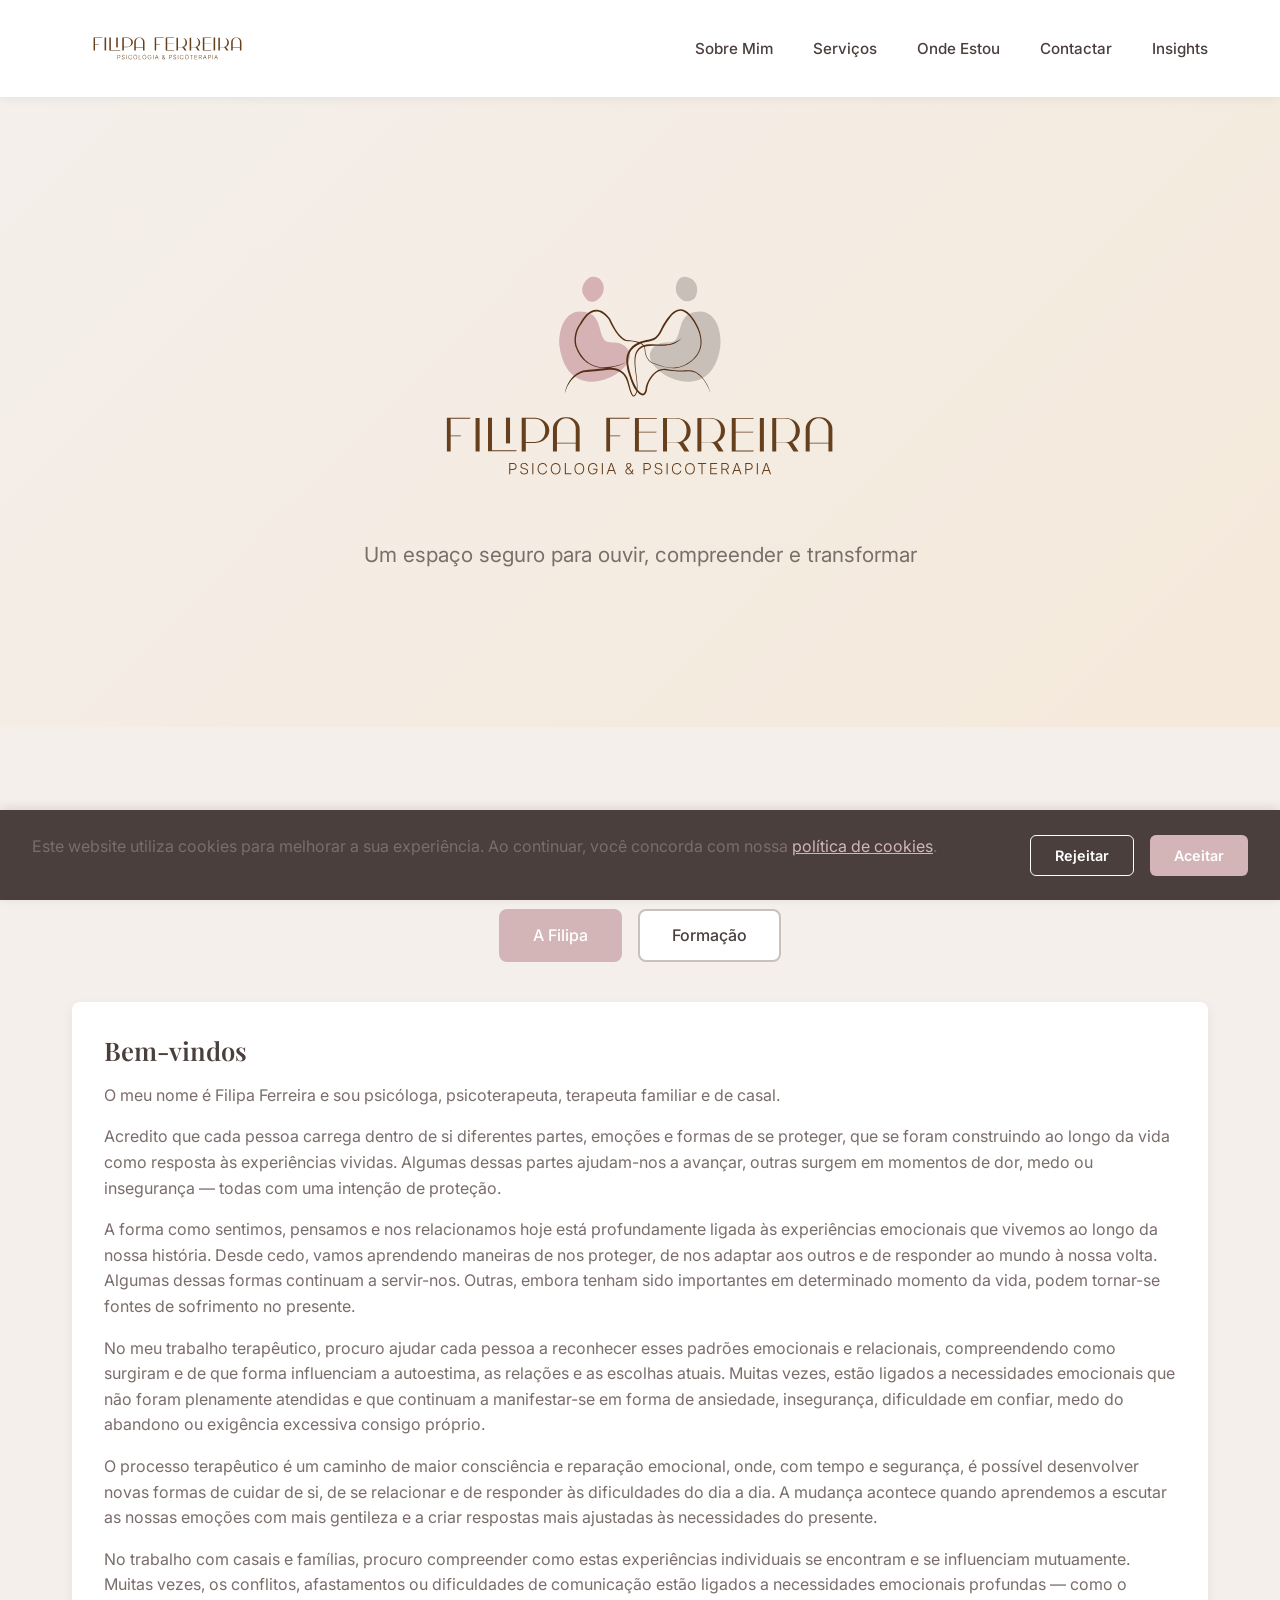
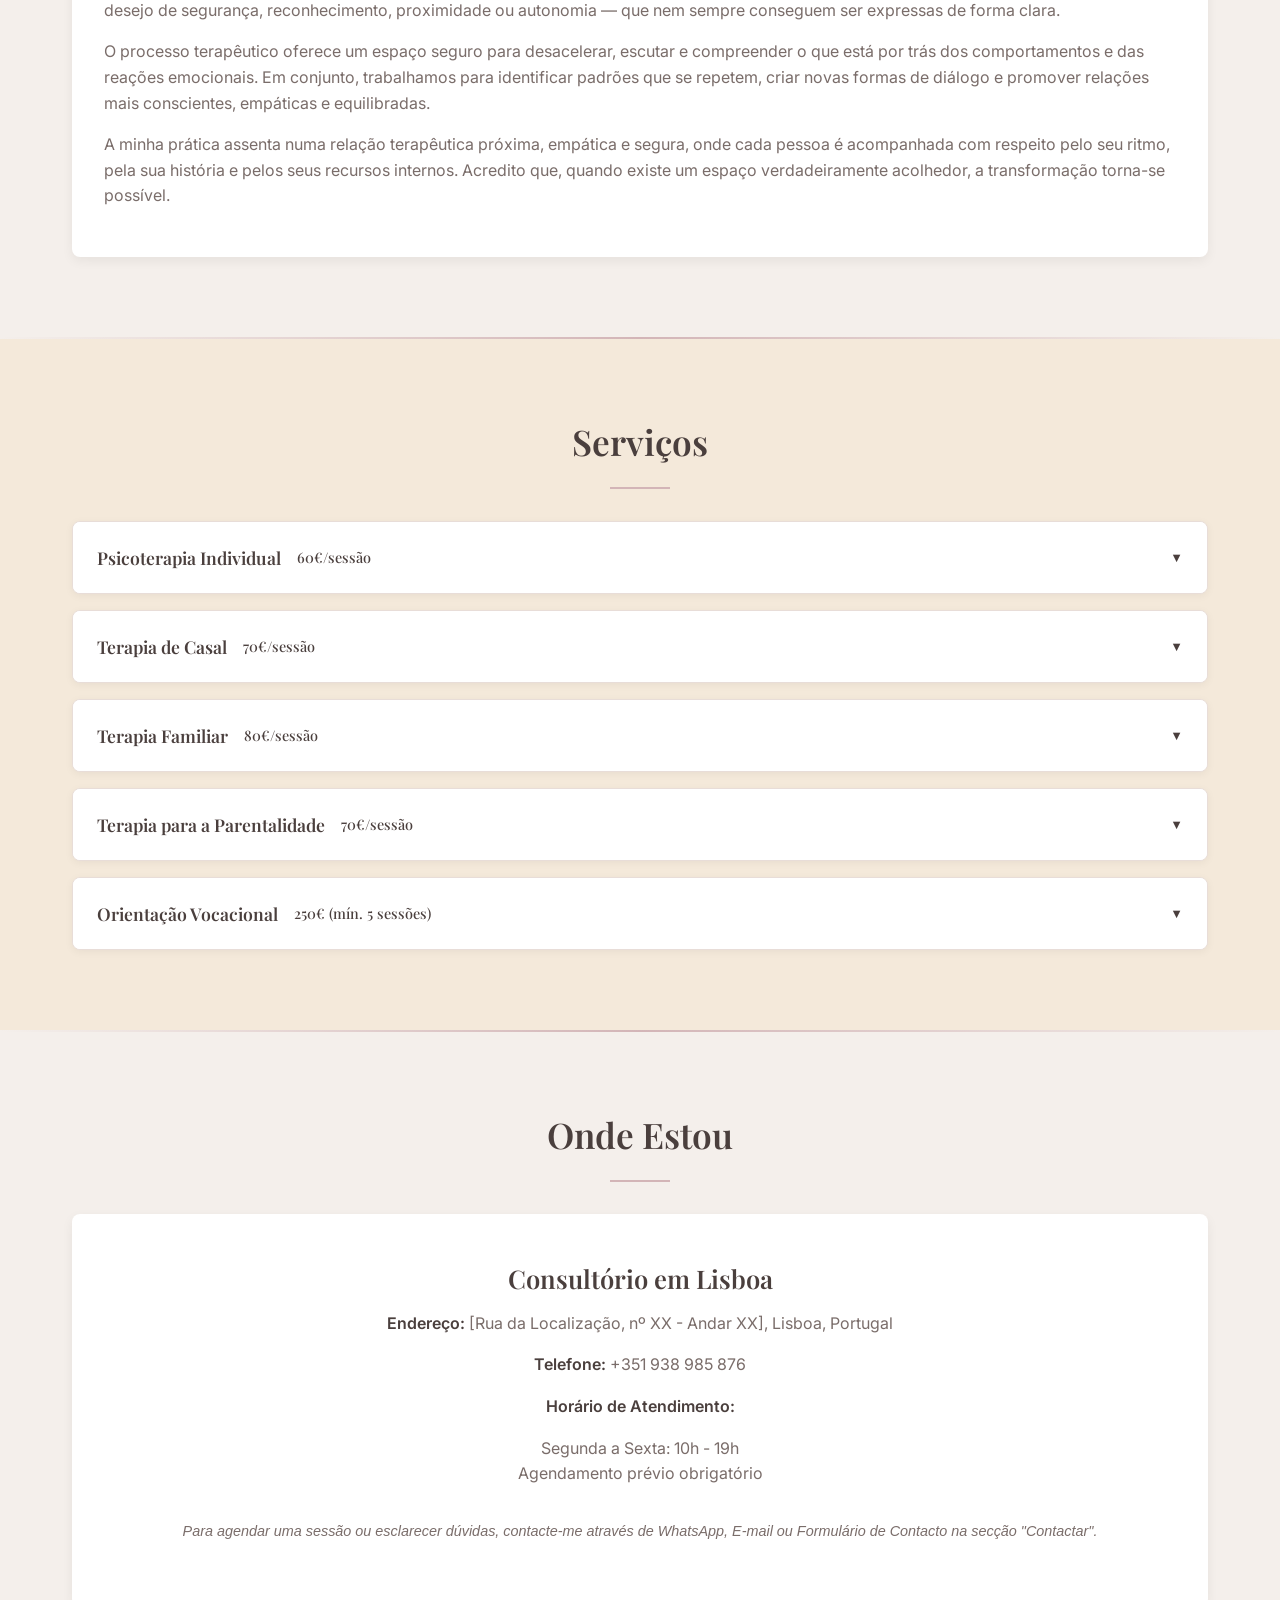
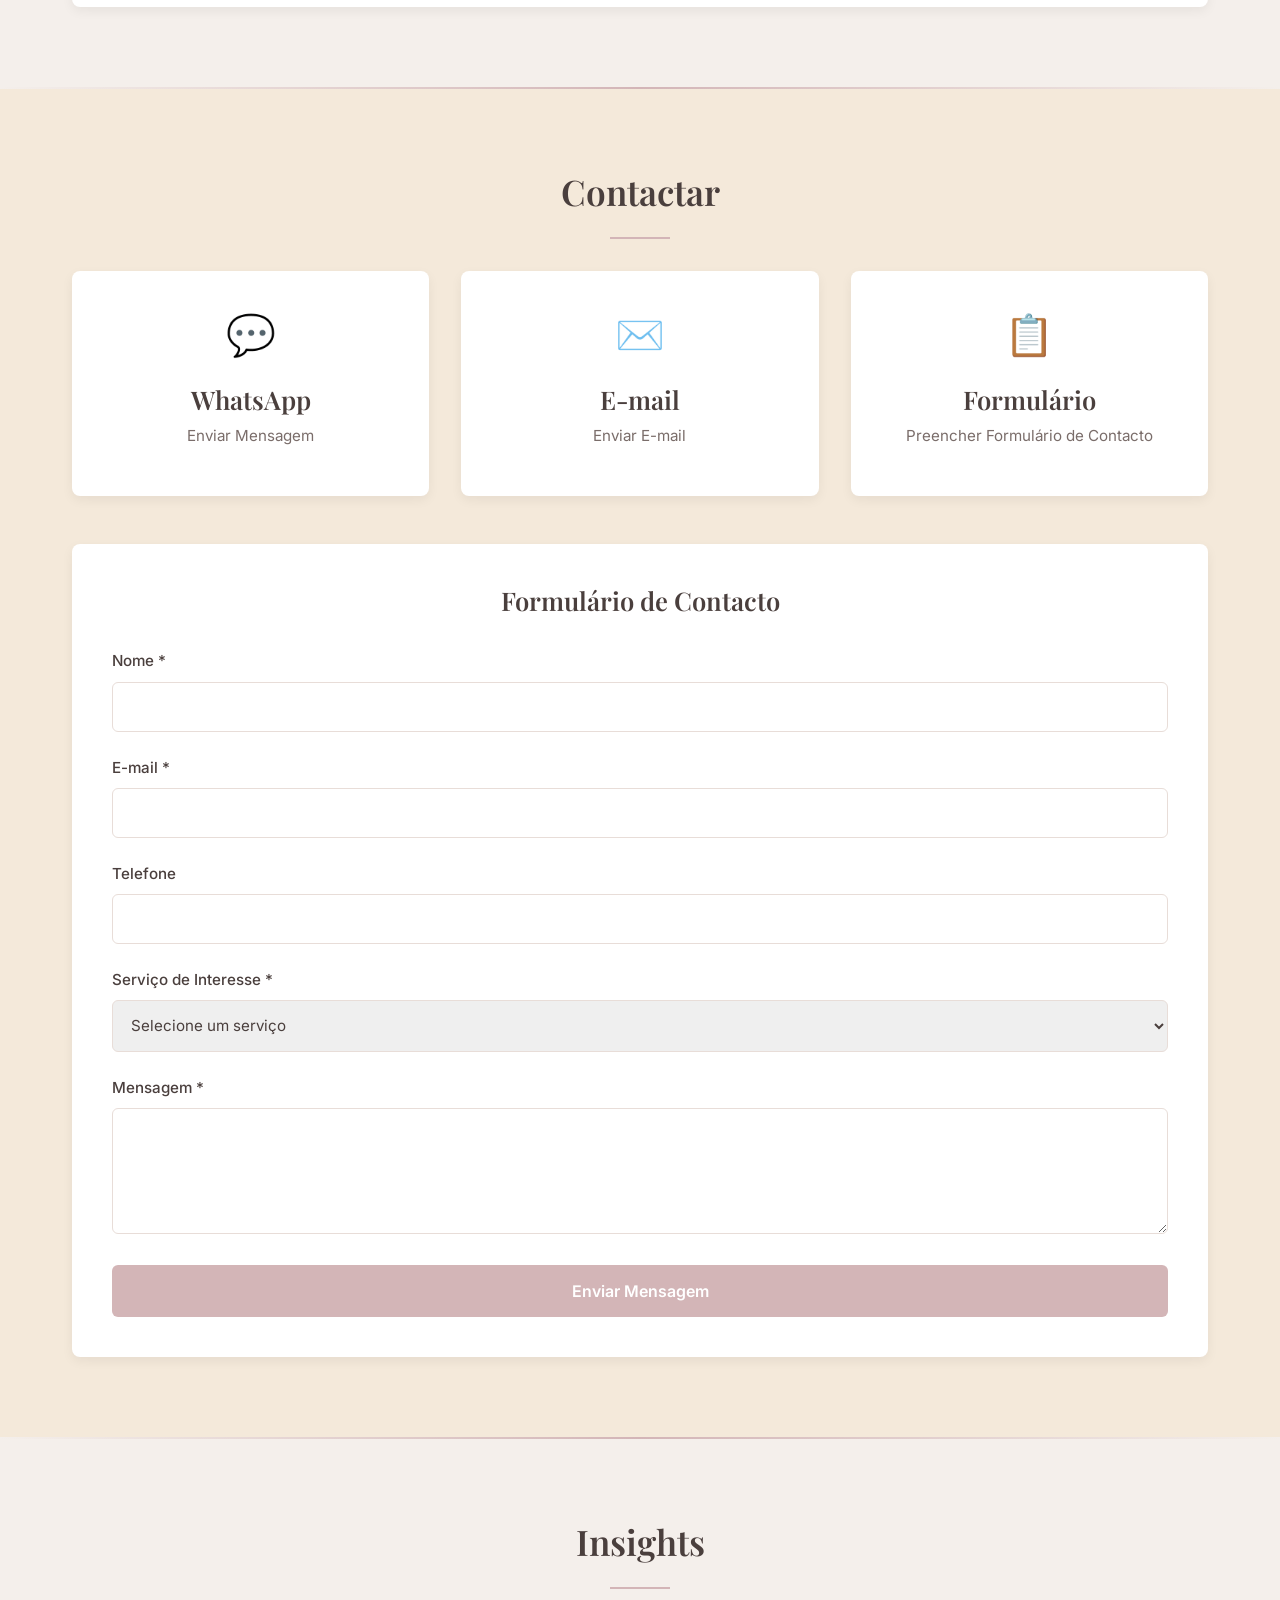
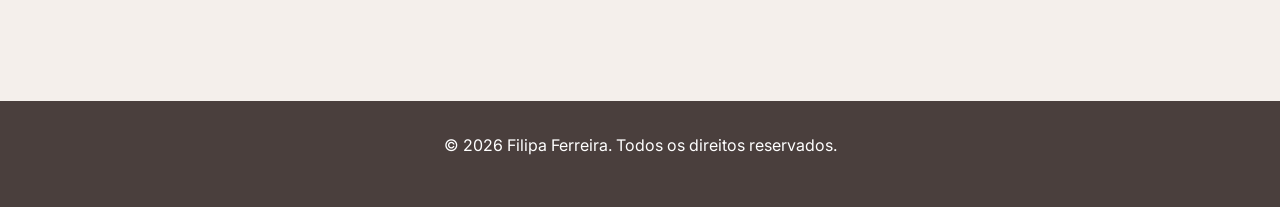
==== commit 618797b8: "Add cookie banner and accordion functionality with styling updates" ====
--- a/index.html
+++ b/index.html
@@ -6,13 +6,21 @@
     <meta name="description" content="Filipa Ferreira - Psicóloga e Psicoterapeuta. Serviços de psicoterapia individual, terapia de casal, terapia familiar, parentalidade e orientação vocacional." />
     <title>Filipa Ferreira | Psicóloga e Psicoterapeuta</title>
     <link rel="stylesheet" href="styles.css" />
+    <!-- Google Analytics -->
+    <script async src="https://www.googletagmanager.com/gtag/js?id=G-XXXXXXXXXX"></script>
+    <script>
+      window.dataLayer = window.dataLayer || [];
+      function gtag(){dataLayer.push(arguments);}
+      gtag('js', new Date());
+      gtag('config', 'G-XXXXXXXXXX');
+    </script>
 </head>
 <body>
     <!-- Navigation -->
     <nav class="navbar">
         <div class="nav-container">
             <div class="logo">
-                <span class="logo-text">Filipa Ferreira</span>
+                <img src="images/logo_header.svg" alt="Filipa Ferreira - Psicóloga e Psicoterapeuta" class="logo-img">
             </div>
             <ul class="nav-menu">
                 <li><a href="#sobre-mim" class="nav-link">Sobre Mim</a></li>
@@ -41,11 +49,8 @@
     <!-- Hero Section -->
     <section class="hero">
         <div class="hero-content">
-            <h1>Bem-vindo</h1>
+            <img src="images/logo.svg" alt="Filipa Ferreira - Psicóloga e Psicoterapeuta" class="hero-logo-img">
             <p>Um espaço seguro para ouvir, compreender e transformar</p>
-            <svg class="divider-svg" viewBox="0 0 100 20" xmlns="http://www.w3.org/2000/svg">
-                <path d="M 10 10 Q 30 5 50 10 T 90 10" stroke="#d3b5b7" stroke-width="2" fill="none" stroke-linecap="round"/>
-            </svg>
         </div>
     </section>
 
@@ -131,117 +136,147 @@
     <section id="servicos" class="section alternate">
         <div class="container">
             <h2>Serviços</h2>
-            <div class="services-grid">
+            <div class="services-accordion">
                 <!-- Psicoterapia Individual -->
-                <div id="psicoterapia-individual" class="service-card">
-                    <h3>Psicoterapia Individual</h3>
-                    <p>A psicoterapia individual é um espaço seguro, confidencial e acolhedor, criado para que possa olhar para si com mais profundidade, clareza e compaixão. Um lugar onde é possível parar, sentir e compreender o que se passa internamente, sem pressa e sem julgamentos.</p>
-                    <p>Neste processo, olhamos para a pessoa como um todo — a sua história, as relações que a moldaram, as emoções que carrega e as formas que encontrou para lidar com a dor, a insegurança ou o medo. Muitas das dificuldades que surgem no presente estão ligadas a experiências passadas e a padrões emocionais que se foram construindo ao longo do tempo, muitas vezes como forma de proteção.</p>
-                    <p>Ao longo da psicoterapia, trabalhamos para identificar esses padrões, compreender a sua origem e reconhecer as necessidades emocionais que lhes estão associadas. A partir dessa compreensão, é possível desenvolver novas formas de relação consigo próprio e com os outros, mais seguras, flexíveis e ajustadas à realidade atual.</p>
-                    <p>As emoções têm um papel central neste processo. Aprender a reconhecê-las, escutá-las e dar-lhes significado permite reduzir o sofrimento e aumentar a capacidade de resposta às situações do dia a dia. Em terapia, as emoções são acolhidas como sinais importantes, que ajudam a orientar escolhas mais conscientes.</p>
-                    <p>Este trabalho inclui também a atenção às diferentes partes internas que compõem a experiência de cada pessoa — partes que protegem, que se adaptam, que carregam feridas antigas ou que procuram ser cuidadas. Criar espaço para que todas possam ser compreendidas e integradas favorece maior equilíbrio emocional, autoconfiança e autenticidade.</p>
-                    <p>A relação terapêutica é um elemento fundamental deste percurso. Num ambiente de empatia, segurança e respeito pelo seu ritmo, o processo terapêutico torna-se um caminho de crescimento, reparação emocional e construção de sentido, permitindo-lhe viver com maior coerência interna e bem-estar.</p>
-                    <div class="service-price">Valor: <strong>60€</strong> por sessão</div>
+                <div class="accordion-item">
+                    <button class="accordion-button" data-service="psicoterapia-individual">
+                        <span>Psicoterapia Individual</span>
+                        <span class="price">60€/sessão</span>
+                    </button>
+                    <div id="psicoterapia-individual" class="accordion-content">
+                        <div class="accordion-body">
+                            <p>A psicoterapia individual é um espaço seguro, confidencial e acolhedor, criado para que possa olhar para si com mais profundidade, clareza e compaixão. Um lugar onde é possível parar, sentir e compreender o que se passa internamente, sem pressa e sem julgamentos.</p>
+                            <p>Neste processo, olhamos para a pessoa como um todo — a sua história, as relações que a moldaram, as emoções que carrega e as formas que encontrou para lidar com a dor, a insegurança ou o medo. Muitas das dificuldades que surgem no presente estão ligadas a experiências passadas e a padrões emocionais que se foram construindo ao longo do tempo, muitas vezes como forma de proteção.</p>
+                            <p>Ao longo da psicoterapia, trabalhamos para identificar esses padrões, compreender a sua origem e reconhecer as necessidades emocionais que lhes estão associadas. A partir dessa compreensão, é possível desenvolver novas formas de relação consigo próprio e com os outros, mais seguras, flexíveis e ajustadas à realidade atual.</p>
+                            <p>As emoções têm um papel central neste processo. Aprender a reconhecê-las, escutá-las e dar-lhes significado permite reduzir o sofrimento e aumentar a capacidade de resposta às situações do dia a dia. Em terapia, as emoções são acolhidas como sinais importantes, que ajudam a orientar escolhas mais conscientes.</p>
+                            <p>Este trabalho inclui também a atenção às diferentes partes internas que compõem a experiência de cada pessoa — partes que protegem, que se adaptam, que carregam feridas antigas ou que procuram ser cuidadas. Criar espaço para que todas possam ser compreendidas e integradas favorece maior equilíbrio emocional, autoconfiança e autenticidade.</p>
+                            <p>A relação terapêutica é um elemento fundamental deste percurso. Num ambiente de empatia, segurança e respeito pelo seu ritmo, o processo terapêutico torna-se um caminho de crescimento, reparação emocional e construção de sentido, permitindo-lhe viver com maior coerência interna e bem-estar.</p>
+                        </div>
+                    </div>
                 </div>
 
                 <!-- Terapia de Casal -->
-                <div id="terapia-casal" class="service-card">
-                    <h3>Terapia de Casal</h3>
-                    <p>A terapia de casal é um espaço seguro e estruturado, pensado para ajudar dois parceiros a compreenderem melhor a sua relação, a forma como comunicam e os padrões que se repetem ao longo do tempo. Muitas vezes, os conflitos não surgem por falta de amor, mas por dificuldades em expressar necessidades emocionais de forma clara e segura.</p>
-                    <p>No acompanhamento terapêutico, olhamos para a relação como um sistema vivo, onde cada pessoa traz a sua história, as suas experiências emocionais e as formas que aprendeu para se proteger e se ligar ao outro. Estas experiências influenciam a maneira como cada parceiro reage perante o conflito, a proximidade, a distância ou a vulnerabilidade.</p>
-                    <p>Grande parte do trabalho passa por identificar padrões de interação que mantêm o sofrimento — como ciclos de crítica, afastamento, defesa ou silêncio — e compreender o que está por detrás dessas reações. Frequentemente, estas respostas estão ligadas a emoções profundas e a necessidades emocionais que não estão a ser reconhecidas ou atendidas dentro da relação.</p>
-                    <p>A terapia ajuda o casal a desenvolver uma comunicação mais consciente e respeitosa, promovendo a escuta ativa, a validação emocional e a expressão de sentimentos de forma mais clara e empática. Ao mesmo tempo, trabalha-se a construção de um vínculo mais seguro, onde ambos se sintam vistos, valorizados e emocionalmente disponíveis um para o outro.</p>
-                    <p>Ao longo do processo, são também explorados padrões relacionais de fundo que cada parceiro traz da sua história pessoal e que influenciam a relação atual — como medos de abandono, dificuldade em confiar, exigência excessiva ou tendência para evitar o conflito. Tornar estes padrões conscientes permite ao casal escolher respostas diferentes e construir novas formas de se relacionar.</p>
-                    <p>A terapia de casal não se centra apenas na resolução de conflitos, mas também no fortalecimento da amizade, da intimidade emocional e do compromisso, ajudando o casal a criar uma relação mais equilibrada, segura e satisfatória.</p>
-                    <div class="service-price">Valor: <strong>70€</strong> por sessão</div>
+                <div class="accordion-item">
+                    <button class="accordion-button" data-service="terapia-casal">
+                        <span>Terapia de Casal</span>
+                        <span class="price">70€/sessão</span>
+                    </button>
+                    <div id="terapia-casal" class="accordion-content">
+                        <div class="accordion-body">
+                            <p>A terapia de casal é um espaço seguro e estruturado, pensado para ajudar dois parceiros a compreenderem melhor a sua relação, a forma como comunicam e os padrões que se repetem ao longo do tempo. Muitas vezes, os conflitos não surgem por falta de amor, mas por dificuldades em expressar necessidades emocionais de forma clara e segura.</p>
+                            <p>No acompanhamento terapêutico, olhamos para a relação como um sistema vivo, onde cada pessoa traz a sua história, as suas experiências emocionais e as formas que aprendeu para se proteger e se ligar ao outro. Estas experiências influenciam a maneira como cada parceiro reage perante o conflito, a proximidade, a distância ou a vulnerabilidade.</p>
+                            <p>Grande parte do trabalho passa por identificar padrões de interação que mantêm o sofrimento — como ciclos de crítica, afastamento, defesa ou silêncio — e compreender o que está por detrás dessas reações. Frequentemente, estas respostas estão ligadas a emoções profundas e a necessidades emocionais que não estão a ser reconhecidas ou atendidas dentro da relação.</p>
+                            <p>A terapia ajuda o casal a desenvolver uma comunicação mais consciente e respeitosa, promovendo a escuta ativa, a validação emocional e a expressão de sentimentos de forma mais clara e empática. Ao mesmo tempo, trabalha-se a construção de um vínculo mais seguro, onde ambos se sintam vistos, valorizados e emocionalmente disponíveis um para o outro.</p>
+                            <p>Ao longo do processo, são também explorados padrões relacionais de fundo que cada parceiro traz da sua história pessoal e que influenciam a relação atual — como medos de abandono, dificuldade em confiar, exigência excessiva ou tendência para evitar o conflito. Tornar estes padrões conscientes permite ao casal escolher respostas diferentes e construir novas formas de se relacionar.</p>
+                            <p>A terapia de casal não se centra apenas na resolução de conflitos, mas também no fortalecimento da amizade, da intimidade emocional e do compromisso, ajudando o casal a criar uma relação mais equilibrada, segura e satisfatória.</p>
+                        </div>
+                    </div>
                 </div>
 
                 <!-- Terapia Familiar -->
-                <div id="terapia-familiar" class="service-card">
-                    <h3>Terapia Familiar</h3>
-                    <p>A terapia familiar é um espaço de encontro e diálogo, onde a família é vista como um sistema vivo, em constante transformação. Cada membro influencia e é influenciado pelos restantes, e muitas das dificuldades individuais fazem sentido quando olhadas à luz das relações familiares e do contexto em que surgem.</p>
-                    <p>As famílias atravessam diferentes fases ao longo da vida — nascimento dos filhos, entrada na adolescência, saídas de casa, separações, recomposição familiar, doença, luto — e cada transição exige ajustamentos emocionais e relacionais. Quando estes momentos são vividos com elevada tensão, dor ou falta de recursos, podem surgir conflitos, afastamentos ou sintomas que afetam o bem-estar de todos.</p>
-                    <p>No processo terapêutico, procuramos compreender como a família se organiza, como comunica, que papéis cada elemento ocupa e que padrões de relação se repetem ao longo do tempo. Muitas vezes, existem regras implícitas, lealdades invisíveis ou expectativas herdadas que condicionam a forma como cada pessoa se expressa e se posiciona dentro da família.</p>
-                    <p>A terapia familiar também permite olhar para a história das gerações anteriores, reconhecendo que experiências de perda, trauma, silêncios ou acontecimentos marcantes podem continuar a ter impacto nas gerações atuais. Tornar estas influências visíveis ajuda a família a compreender melhor o presente e a libertar-se de padrões que já não servem.</p>
-                    <p>Um aspeto central do trabalho é dar espaço às diferentes narrativas familiares — as histórias que cada membro conta sobre si, sobre os outros e sobre a família como um todo. Ao escutar e reorganizar estas narrativas, abre-se a possibilidade de criar novos significados, mais integradores e menos centrados no problema.</p>
-                    <p><strong>Ao longo do acompanhamento, a terapia ajuda a:</strong></p>
-                    <ul>
-                        <li>Melhorar a comunicação e o entendimento mútuo</li>
-                        <li>Tornar mais claras as fronteiras, responsabilidades e papéis familiares</li>
-                        <li>Promover relações mais equilibradas e cooperantes</li>
-                        <li>Apoiar a família na construção de soluções ajustadas à sua realidade</li>
-                    </ul>
-                    <p>A terapia familiar oferece um espaço seguro, respeitador e não julgador, onde cada voz é importante e onde a mudança acontece através da compreensão, da empatia e do fortalecimento dos vínculos.</p>
-                    <div class="service-price">Valor: <strong>80€</strong> por sessão</div>
+                <div class="accordion-item">
+                    <button class="accordion-button" data-service="terapia-familiar">
+                        <span>Terapia Familiar</span>
+                        <span class="price">80€/sessão</span>
+                    </button>
+                    <div id="terapia-familiar" class="accordion-content">
+                        <div class="accordion-body">
+                            <p>A terapia familiar é um espaço de encontro e diálogo, onde a família é vista como um sistema vivo, em constante transformação. Cada membro influencia e é influenciado pelos restantes, e muitas das dificuldades individuais fazem sentido quando olhadas à luz das relações familiares e do contexto em que surgem.</p>
+                            <p>As famílias atravessam diferentes fases ao longo da vida — nascimento dos filhos, entrada na adolescência, saídas de casa, separações, recomposição familiar, doença, luto — e cada transição exige ajustamentos emocionais e relacionais. Quando estes momentos são vividos com elevada tensão, dor ou falta de recursos, podem surgir conflitos, afastamentos ou sintomas que afetam o bem-estar de todos.</p>
+                            <p>No processo terapêutico, procuramos compreender como a família se organiza, como comunica, que papéis cada elemento ocupa e que padrões de relação se repetem ao longo do tempo. Muitas vezes, existem regras implícitas, lealdades invisíveis ou expectativas herdadas que condicionam a forma como cada pessoa se expressa e se posiciona dentro da família.</p>
+                            <p>A terapia familiar também permite olhar para a história das gerações anteriores, reconhecendo que experiências de perda, trauma, silêncios ou acontecimentos marcantes podem continuar a ter impacto nas gerações atuais. Tornar estas influências visíveis ajuda a família a compreender melhor o presente e a libertar-se de padrões que já não servem.</p>
+                            <p>Um aspeto central do trabalho é dar espaço às diferentes narrativas familiares — as histórias que cada membro conta sobre si, sobre os outros e sobre a família como um todo. Ao escutar e reorganizar estas narrativas, abre-se a possibilidade de criar novos significados, mais integradores e menos centrados no problema.</p>
+                            <p><strong>Ao longo do acompanhamento, a terapia ajuda a:</strong></p>
+                            <ul>
+                                <li>Melhorar a comunicação e o entendimento mútuo</li>
+                                <li>Tornar mais claras as fronteiras, responsabilidades e papéis familiares</li>
+                                <li>Promover relações mais equilibradas e cooperantes</li>
+                                <li>Apoiar a família na construção de soluções ajustadas à sua realidade</li>
+                            </ul>
+                            <p>A terapia familiar oferece um espaço seguro, respeitador e não julgador, onde cada voz é importante e onde a mudança acontece através da compreensão, da empatia e do fortalecimento dos vínculos.</p>
+                        </div>
+                    </div>
                 </div>
 
                 <!-- Terapia para a Parentalidade -->
-                <div id="terapia-parentalidade" class="service-card">
-                    <h3>Terapia para a Parentalidade</h3>
-                    <p>Ser pai ou mãe é uma das experiências mais intensas e transformadoras da vida. Pode ser profundamente bonita — e, ao mesmo tempo, avassaladora.</p>
-                    <p>Se é pai ou mãe de primeira viagem, talvez se sinta inseguro, cansado, cheio de dúvidas e a questionar-se constantemente se está a fazer "o suficiente" ou "da forma certa". Se já tem filhos mais crescidos, pode estar a atravessar fases exigentes: birras, desafios na escola, dificuldades emocionais, conflitos, mudanças no comportamento ou momentos em que sente que perdeu o rumo.</p>
-                    <p>Nada disto significa que esteja a falhar. Significa apenas que cuidar também cansa — e que ninguém nasce a saber ser pai ou mãe.</p>
-                    <p>A terapia para a parentalidade é um espaço de apoio, reflexão e crescimento, pensado para o acompanhar enquanto pai ou mãe, respeitando a sua história, os seus valores e a singularidade da sua família.</p>
-                    <p><strong>Um espaço para pensar a parentalidade com mais calma</strong></p>
-                    <p>Neste acompanhamento, não há receitas prontas nem julgamentos. Há escuta, compreensão e apoio para lidar com os desafios reais do dia a dia. Juntos, trabalhamos para:</p>
-                    <ul>
-                        <li>Compreender melhor o comportamento do seu filho</li>
-                        <li>Ajustar expectativas à fase de desenvolvimento em que ele se encontra</li>
-                        <li>Encontrar formas mais eficazes e respeitosas de colocar limites</li>
-                        <li>Melhorar a comunicação e o vínculo emocional</li>
-                        <li>Reduzir o stress, a culpa e o cansaço emocional</li>
-                    </ul>
-                    <p><strong>Temas que podem ser trabalhados:</strong></p>
-                    <ul>
-                        <li>Definição de limites e regras de forma firme e afetuosa</li>
-                        <li>Gestão de birras, comportamentos desafiantes ou dificuldades emocionais</li>
-                        <li>Comunicação mais clara e empática com os filhos</li>
-                        <li>Apoio ao desenvolvimento emocional, social e escolar</li>
-                        <li>Ajustamento a transições do ciclo de vida (nascimento de irmãos, entrada na escola, adolescência, separações)</li>
-                        <li>Cuidar da relação parental sem perder de vista o bem-estar individual</li>
-                    </ul>
-                    <p><strong>Como funciona o acompanhamento:</strong></p>
-                    <p>O processo é adaptado à realidade de cada família. Pode incluir sessões individuais com os pais, sessões conjuntas ou momentos de reflexão orientada, sempre com foco nas necessidades concretas da criança e dos cuidadores. Ao longo do acompanhamento, são construídas estratégias práticas e personalizadas, pensadas para o dia-a-dia real da família — aquilo que é possível, sustentável e coerente com quem são enquanto pais.</p>
-                    <p><strong>Cuidar da parentalidade é cuidar da família inteira</strong></p>
-                    <p>A terapia para a parentalidade ajuda a fortalecer a relação entre pais e filhos, aumenta a confiança parental e promove um ambiente familiar mais seguro, previsível e afetuoso. Cuidar dos filhos começa, muitas vezes, por cuidar de quem cuida.</p>
-                    <p>Se sente que este é um momento exigente da sua parentalidade, saiba que não precisa de o atravessar sozinho. Estou aqui para caminhar consigo.</p>
-                    <div class="service-price">Valor: <strong>70€</strong> por sessão</div>
+                <div class="accordion-item">
+                    <button class="accordion-button" data-service="terapia-parentalidade">
+                        <span>Terapia para a Parentalidade</span>
+                        <span class="price">70€/sessão</span>
+                    </button>
+                    <div id="terapia-parentalidade" class="accordion-content">
+                        <div class="accordion-body">
+                            <p>Ser pai ou mãe é uma das experiências mais intensas e transformadoras da vida. Pode ser profundamente bonita — e, ao mesmo tempo, avassaladora.</p>
+                            <p>Se é pai ou mãe de primeira viagem, talvez se sinta inseguro, cansado, cheio de dúvidas e a questionar-se constantemente se está a fazer "o suficiente" ou "da forma certa". Se já tem filhos mais crescidos, pode estar a atravessar fases exigentes: birras, desafios na escola, dificuldades emocionais, conflitos, mudanças no comportamento ou momentos em que sente que perdeu o rumo.</p>
+                            <p>Nada disto significa que esteja a falhar. Significa apenas que cuidar também cansa — e que ninguém nasce a saber ser pai ou mãe.</p>
+                            <p>A terapia para a parentalidade é um espaço de apoio, reflexão e crescimento, pensado para o acompanhar enquanto pai ou mãe, respeitando a sua história, os seus valores e a singularidade da sua família.</p>
+                            <p><strong>Um espaço para pensar a parentalidade com mais calma</strong></p>
+                            <p>Neste acompanhamento, não há receitas prontas nem julgamentos. Há escuta, compreensão e apoio para lidar com os desafios reais do dia a dia. Juntos, trabalhamos para:</p>
+                            <ul>
+                                <li>Compreender melhor o comportamento do seu filho</li>
+                                <li>Ajustar expectativas à fase de desenvolvimento em que ele se encontra</li>
+                                <li>Encontrar formas mais eficazes e respeitosas de colocar limites</li>
+                                <li>Melhorar a comunicação e o vínculo emocional</li>
+                                <li>Reduzir o stress, a culpa e o cansaço emocional</li>
+                            </ul>
+                            <p><strong>Temas que podem ser trabalhados:</strong></p>
+                            <ul>
+                                <li>Definição de limites e regras de forma firme e afetuosa</li>
+                                <li>Gestão de birras, comportamentos desafiantes ou dificuldades emocionais</li>
+                                <li>Comunicação mais clara e empática com os filhos</li>
+                                <li>Apoio ao desenvolvimento emocional, social e escolar</li>
+                                <li>Ajustamento a transições do ciclo de vida (nascimento de irmãos, entrada na escola, adolescência, separações)</li>
+                                <li>Cuidar da relação parental sem perder de vista o bem-estar individual</li>
+                            </ul>
+                            <p><strong>Como funciona o acompanhamento:</strong></p>
+                            <p>O processo é adaptado à realidade de cada família. Pode incluir sessões individuais com os pais, sessões conjuntas ou momentos de reflexão orientada, sempre com foco nas necessidades concretas da criança e dos cuidadores. Ao longo do acompanhamento, são construídas estratégias práticas e personalizadas, pensadas para o dia-a-dia real da família — aquilo que é possível, sustentável e coerente com quem são enquanto pais.</p>
+                            <p><strong>Cuidar da parentalidade é cuidar da família inteira</strong></p>
+                            <p>A terapia para a parentalidade ajuda a fortalecer a relação entre pais e filhos, aumenta a confiança parental e promove um ambiente familiar mais seguro, previsível e afetuoso. Cuidar dos filhos começa, muitas vezes, por cuidar de quem cuida.</p>
+                            <p>Se sente que este é um momento exigente da sua parentalidade, saiba que não precisa de o atravessar sozinho. Estou aqui para caminhar consigo.</p>
+                        </div>
+                    </div>
                 </div>
 
                 <!-- Orientação Vocacional -->
-                <div id="orientacao-vocacional" class="service-card">
-                    <h3>Orientação Vocacional</h3>
-                    <p>Chegar ao 9.º ou ao 12.º ano e ter de decidir o "próximo passo" pode ser confuso, assustador e até frustrante. É normal ter dúvidas, sentir pressão, medo de errar ou a sensação de que "toda a gente já sabe o que quer", menos tu.</p>
-                    <p><strong>Talvez sintas que:</strong></p>
-                    <ul>
-                        <li>Gostas de várias coisas, mas não sabes qual escolher</li>
-                        <li>Não te identificas com nenhuma opção em concreto</li>
-                        <li>Tens medo de desiludir os outros ou de fazer a escolha errada</li>
-                        <li>Estás cansado de ouvir "isto é uma decisão para a vida toda"</li>
-                    </ul>
-                    <p>A orientação vocacional existe precisamente para isto: para não teres de fazer este caminho sozinho. Aqui, fazemos o caminho juntos, ao teu ritmo.</p>
-                    <p><strong>Como funciona o processo?</strong></p>
-                    <p>Tudo começa com uma primeira conversa contigo. É um momento para te conhecer melhor — quem és, como tens vivido a escola, o que te motiva, o que te preocupa e como imaginas o teu futuro. A presença dos pais nesta fase pode acontecer ou não, dependendo do que for mais adequado para ti.</p>
-                    <p>Depois dessa primeira sessão, o processo continua normalmente ao longo de quatro sessões (em alguns casos, podem ser necessárias mais). Ao longo deste percurso, vais realizar diferentes atividades e provas pensadas para te ajudar a descobrir:</p>
-                    <ul>
-                        <li>O que realmente te interessa e desperta motivação</li>
-                        <li>As áreas onde te sentes mais confortável e confiante</li>
-                        <li>As tuas capacidades e forma de aprender</li>
-                        <li>A maneira como pensas, resolves problemas e tomas decisões</li>
-                    </ul>
-                    <p>Nada disto é sobre "passar ou falhar". É sobre conheceres-te melhor.</p>
-                    <p><strong>No final do processo:</strong></p>
-                    <p>Recebes um relatório claro e organizado, onde está desenhado o teu perfil vocacional. Juntos, vamos construir um projeto académico e/ou profissional, com sugestões de cursos, áreas de estudo e caminhos possíveis que façam sentido para ti — não apenas para o momento atual, mas também para quem és e quem queres vir a ser.</p>
-                    <p><strong>Mais do que dar respostas prontas, este processo ajuda-te a:</strong></p>
-                    <ul>
-                        <li>Ganhar confiança nas tuas escolhas</li>
-                        <li>Reduzir a ansiedade em relação ao futuro</li>
-                        <li>Sentir que tens opções e possibilidades reais</li>
-                        <li>Tomar decisões mais conscientes e seguras</li>
-                    </ul>
-                    <p><strong>Lembra-te:</strong> Não tens de saber tudo agora. Não tens de ter a certeza absoluta. E não tens de decidir sozinho.</p>
-                    <p>A orientação vocacional é um caminho de descoberta — e vamos fazer esse caminho juntos.</p>
-                    <div class="service-price">Valor: Mínimo de 5 sessões — <strong>250€</strong></div>
+                <div class="accordion-item">
+                    <button class="accordion-button" data-service="orientacao-vocacional">
+                        <span>Orientação Vocacional</span>
+                        <span class="price">250€ (mín. 5 sessões)</span>
+                    </button>
+                    <div id="orientacao-vocacional" class="accordion-content">
+                        <div class="accordion-body">
+                            <p>Chegar ao 9.º ou ao 12.º ano e ter de decidir o "próximo passo" pode ser confuso, assustador e até frustrante. É normal ter dúvidas, sentir pressão, medo de errar ou a sensação de que "toda a gente já sabe o que quer", menos tu.</p>
+                            <p><strong>Talvez sintas que:</strong></p>
+                            <ul>
+                                <li>Gostas de várias coisas, mas não sabes qual escolher</li>
+                                <li>Não te identificas com nenhuma opção em concreto</li>
+                                <li>Tens medo de desiludir os outros ou de fazer a escolha errada</li>
+                                <li>Estás cansado de ouvir "isto é uma decisão para a vida toda"</li>
+                            </ul>
+                            <p>A orientação vocacional existe precisamente para isto: para não teres de fazer este caminho sozinho. Aqui, fazemos o caminho juntos, ao teu ritmo.</p>
+                            <p><strong>Como funciona o processo?</strong></p>
+                            <p>Tudo começa com uma primeira conversa contigo. É um momento para te conhecer melhor — quem és, como tens vivido a escola, o que te motiva, o que te preocupa e como imaginas o teu futuro. A presença dos pais nesta fase pode acontecer ou não, dependendo do que for mais adequado para ti.</p>
+                            <p>Depois dessa primeira sessão, o processo continua normalmente ao longo de quatro sessões (em alguns casos, podem ser necessárias mais). Ao longo deste percurso, vais realizar diferentes atividades e provas pensadas para te ajudar a descobrir:</p>
+                            <ul>
+                                <li>O que realmente te interessa e desperta motivação</li>
+                                <li>As áreas onde te sentes mais confortável e confiante</li>
+                                <li>As tuas capacidades e forma de aprender</li>
+                                <li>A maneira como pensas, resolves problemas e tomas decisões</li>
+                            </ul>
+                            <p>Nada disto é sobre "passar ou falhar". É sobre conheceres-te melhor.</p>
+                            <p><strong>No final do processo:</strong></p>
+                            <p>Recebes um relatório claro e organizado, onde está desenhado o teu perfil vocacional. Juntos, vamos construir um projeto académico e/ou profissional, com sugestões de cursos, áreas de estudo e caminhos possíveis que façam sentido para ti — não apenas para o momento atual, mas também para quem és e quem queres vir a ser.</p>
+                            <p><strong>Mais do que dar respostas prontas, este processo ajuda-te a:</strong></p>
+                            <ul>
+                                <li>Ganhar confiança nas tuas escolhas</li>
+                                <li>Reduzir a ansiedade em relação ao futuro</li>
+                                <li>Sentir que tens opções e possibilidades reais</li>
+                                <li>Tomar decisões mais conscientes e seguras</li>
+                            </ul>
+                            <p><strong>Lembra-te:</strong> Não tens de saber tudo agora. Não tens de ter a certeza absoluta. E não tens de decidir sozinho.</p>
+                            <p>A orientação vocacional é um caminho de descoberta — e vamos fazer esse caminho juntos.</p>
+                        </div>
+                    </div>
                 </div>
             </div>
         </div>
@@ -255,7 +290,18 @@
         <div class="container">
             <h2>Onde Estou</h2>
             <div class="location-content">
-                <p>Informação de localização em breve</p>
+                <h3>Consultório em Lisboa</h3>
+                <p><strong>Endereço:</strong> [Rua da Localização, nº XX - Andar XX], Lisboa, Portugal</p>
+                <p><strong>Telefone:</strong> +351 938 985 876</p>
+                <p><strong>Horário de Atendimento:</strong></p>
+                <p>Segunda a Sexta: 10h - 19h<br>
+                Agendamento prévio obrigatório</p>
+
+                <div style="margin-top: 2rem;">
+                    <p style="color: var(--text-light); font-size: 0.9rem;">
+                        <em>Para agendar uma sessão ou esclarecer dúvidas, contacte-me através de WhatsApp, E-mail ou Formulário de Contacto na secção "Contactar".</em>
+                    </p>
+                </div>
             </div>
         </div>
     </section>
@@ -329,8 +375,48 @@
     <section id="insights" class="section">
         <div class="container">
             <h2>Insights</h2>
-            <div class="insights-placeholder">
-                <p>Artigos e insights em breve</p>
+            <div class="services-grid" style="margin-top: 2rem;">
+
+                <!-- Insight 1 -->
+                <div class="service-card" style="display: none;">
+                    <h3>Reconhecer o Burnout: Sinais e Quando Procurar Ajuda</h3>
+                    <p>O burnout é um estado de esgotamento emocional, físico e mental resultado de stress prolongado. Saiba como reconhecer os sinais e quando procurar ajuda profissional.</p>
+                    <p><strong>📅 Publicado em:</strong> 3 de Fevereiro 2026</p>
+                    <p style="color: var(--text-light); font-size: 0.9rem; margin-top: 1rem;"><em>Artigo em desenvolvimento. Contacte-me para saber mais.</em></p>
+                </div>
+
+                <!-- Insight 2 -->
+                <div class="service-card" style="display: none;">
+                    <h3>Comunicação Não-Violenta nos Relacionamentos</h3>
+                    <p>A comunicação não-violenta é uma metodologia que promove empatia e compreensão. Descubra como aplicar esta abordagem para melhorar seus relacionamentos.</p>
+                    <p><strong>📅 Publicado em:</strong> 3 de Fevereiro 2026</p>
+                    <p style="color: var(--text-light); font-size: 0.9rem; margin-top: 1rem;"><em>Artigo em desenvolvimento. Contacte-me para saber mais.</em></p>
+                </div>
+
+                <!-- Insight 3 -->
+                <div class="service-card" style="display: none;">
+                    <h3>Parentalidade Consciente: Estabelecendo Limites com Amor</h3>
+                    <p>Estabelecer limites de forma afetuosa é um dos maiores desafios da parentalidade. Saiba como fazê-lo de forma respeitosa mas firme.</p>
+                    <p><strong>📅 Publicado em:</strong> 3 de Fevereiro 2026</p>
+                    <p style="color: var(--text-light); font-size: 0.9rem; margin-top: 1rem;"><em>Artigo em desenvolvimento. Contacte-me para saber mais.</em></p>
+                </div>
+
+                <!-- Insight 4 -->
+                <div class="service-card" style="display: none;">
+                    <h3>Auto-Compaixão: O Caminho para o Bem-estar Emocional</h3>
+                    <p>A auto-compaixão é a capacidade de ser gentil consigo mesmo em momentos de dificuldade. Explore este conceito fundamental para a saúde mental.</p>
+                    <p><strong>📅 Publicado em:</strong> 3 de Fevereiro 2026</p>
+                    <p style="color: var(--text-light); font-size: 0.9rem; margin-top: 1rem;"><em>Artigo em desenvolvimento. Contacte-me para saber mais.</em></p>
+                </div>
+
+                <!-- Insight 5 -->
+                <div class="service-card" style="display: none;">
+                    <h3>Lidar com Mudanças: Resiliência e Adaptação</h3>
+                    <p>A vida está cheia de mudanças. Aprenda estratégias para desenvolver resiliência e adaptar-se de forma mais saudável aos desafios que surgem.</p>
+                    <p><strong>📅 Publicado em:</strong> 3 de Fevereiro 2026</p>
+                    <p style="color: var(--text-light); font-size: 0.9rem; margin-top: 1rem;"><em>Artigo em desenvolvimento. Contacte-me para saber mais.</em></p>
+                </div>
+
             </div>
         </div>
     </section>
@@ -341,6 +427,17 @@
             <p>&copy; 2026 Filipa Ferreira. Todos os direitos reservados.</p>
         </div>
     </footer>
+
+    <!-- Cookie Banner -->
+    <div class="cookie-banner" id="cookieBanner">
+        <div class="cookie-message">
+            <p>Este website utiliza cookies para melhorar a sua experiência. Ao continuar, você concorda com nossa <a href="#" target="_blank">política de cookies</a>.</p>
+        </div>
+        <div class="cookie-buttons">
+            <button class="cookie-btn cookie-btn-decline" onclick="closeCookieBanner()">Rejeitar</button>
+            <button class="cookie-btn cookie-btn-accept" onclick="acceptCookies()">Aceitar</button>
+        </div>
+    </div>
 
     <script src="script.js"></script>
 </body>
--- a/styles.css
+++ b/styles.css
@@ -103,6 +103,16 @@
     align-items: center;
 }
 
+.logo-img {
+    height: 65px;
+    width: auto;
+    transition: transform 0.3s ease;
+}
+
+.logo-img:hover {
+    transform: scale(1.05);
+}
+
 .logo-text {
     font-family: 'Playfair Display', serif;
     font-size: 1.8rem;
@@ -306,6 +316,30 @@
     margin: 0 auto;
 }
 
+/* ===== HERO LOGO SECTION ===== */
+.hero-logo {
+    min-height: 90vh;
+    background: linear-gradient(180deg, var(--white) 0%, var(--calm-light) 100%);
+}
+
+.hero-logo-img {
+    max-width: 600px;
+    width: 90%;
+    height: auto;
+    animation: fadeInDown 0.8s ease;
+}
+
+@keyframes fadeInDown {
+    from {
+        opacity: 0;
+        transform: translateY(-30px);
+    }
+    to {
+        opacity: 1;
+        transform: translateY(0);
+    }
+}
+
 /* ===== SECTIONS ===== */
 .container {
     max-width: 1200px;
@@ -521,7 +555,7 @@
     background-color: var(--white);
     padding: 2.5rem;
     border-radius: 8px;
-    max-width: 600px;
+    max-width: 100%;
     margin: 0 auto;
     box-shadow: 0 4px 12px rgba(0, 0, 0, 0.06);
 }
@@ -631,6 +665,184 @@
     color: var(--grounded-comfort);
 }
 
+/* ===== COOKIE BANNER ===== */
+.cookie-banner {
+    position: fixed;
+    bottom: 0;
+    left: 0;
+    right: 0;
+    background-color: var(--text-dark);
+    color: var(--white);
+    padding: 1.5rem 2rem;
+    box-shadow: 0 -2px 10px rgba(0, 0, 0, 0.1);
+    display: flex;
+    justify-content: space-between;
+    align-items: center;
+    gap: 2rem;
+    z-index: 999;
+    animation: slideUp 0.3s ease;
+}
+
+@keyframes slideUp {
+    from {
+        transform: translateY(100%);
+        opacity: 0;
+    }
+    to {
+        transform: translateY(0);
+        opacity: 1;
+    }
+}
+
+.cookie-banner.hidden {
+    display: none;
+}
+
+.cookie-message {
+    flex: 1;
+    font-size: 0.95rem;
+    line-height: 1.6;
+}
+
+.cookie-message a {
+    color: var(--soft-embrace);
+    text-decoration: underline;
+}
+
+.cookie-buttons {
+    display: flex;
+    gap: 1rem;
+    flex-shrink: 0;
+}
+
+.cookie-btn {
+    padding: 0.7rem 1.5rem;
+    border: none;
+    border-radius: 6px;
+    font-family: 'Inter', sans-serif;
+    font-weight: 600;
+    cursor: pointer;
+    transition: all 0.3s ease;
+    font-size: 0.9rem;
+    white-space: nowrap;
+}
+
+.cookie-btn-accept {
+    background-color: var(--soft-embrace);
+    color: var(--white);
+}
+
+.cookie-btn-accept:hover {
+    background-color: var(--grounded-comfort);
+}
+
+.cookie-btn-decline {
+    background-color: transparent;
+    color: var(--white);
+    border: 1px solid var(--white);
+}
+
+.cookie-btn-decline:hover {
+    background-color: rgba(255, 255, 255, 0.1);
+}
+
+/* ===== SERVICES ACCORDION ===== */
+.services-accordion {
+    display: flex;
+    flex-direction: column;
+    gap: 1rem;
+    max-width: 100%;
+    margin: 0 auto;
+}
+
+.accordion-item {
+    border: 1px solid var(--border-light);
+    border-radius: 8px;
+    overflow: hidden;
+    background-color: var(--white);
+    box-shadow: 0 2px 8px rgba(0, 0, 0, 0.05);
+}
+
+.accordion-button {
+    width: 100%;
+    padding: 1.5rem;
+    background-color: var(--white);
+    border: none;
+    text-align: left;
+    font-size: 1.1rem;
+    font-weight: 600;
+    color: var(--text-dark);
+    cursor: pointer;
+    display: flex;
+    justify-content: space-between;
+    align-items: center;
+    transition: all 0.3s ease;
+    font-family: 'Playfair Display', serif;
+}
+
+.accordion-button:hover {
+    background-color: var(--calm-light);
+    color: var(--soft-embrace);
+}
+
+.accordion-button.active {
+    background-color: var(--soft-embrace);
+    color: var(--white);
+}
+
+.accordion-button .price {
+    font-size: 0.9rem;
+    font-weight: 500;
+    margin-left: 1rem;
+}
+
+.accordion-button::after {
+    content: '▼';
+    font-size: 0.8rem;
+    transition: transform 0.3s ease;
+    margin-left: auto;
+}
+
+.accordion-button.active::after {
+    transform: rotate(180deg);
+}
+
+.accordion-content {
+    max-height: 0;
+    overflow: hidden;
+    transition: max-height 0.3s ease;
+}
+
+.accordion-content.active {
+    max-height: 1000px;
+}
+
+.accordion-body {
+    padding: 1rem 1.5rem 1.5rem 1.5rem;
+    color: var(--text-light);
+    line-height: 1.8;
+}
+
+.accordion-body p {
+    margin-bottom: 1rem;
+    font-size: 0.95rem;
+}
+
+.accordion-body p:last-child {
+    margin-bottom: 0;
+}
+
+.accordion-body ul {
+    margin-left: 2.5rem;
+    margin-bottom: 1rem;
+}
+
+.accordion-body ul li {
+    color: var(--text-light);
+    margin-bottom: 0.5rem;
+    font-size: 0.95rem;
+}
+
 /* ===== RESPONSIVE DESIGN ===== */
 @media (max-width: 768px) {
     h1 {
@@ -669,6 +881,10 @@
         font-size: 1.3rem;
     }
 
+    .logo-img {
+        height: 40px;
+    }
+
     .nav-menu {
         gap: 1rem;
     }
@@ -742,4 +958,3 @@
         height: 20px;
     }
 }
-
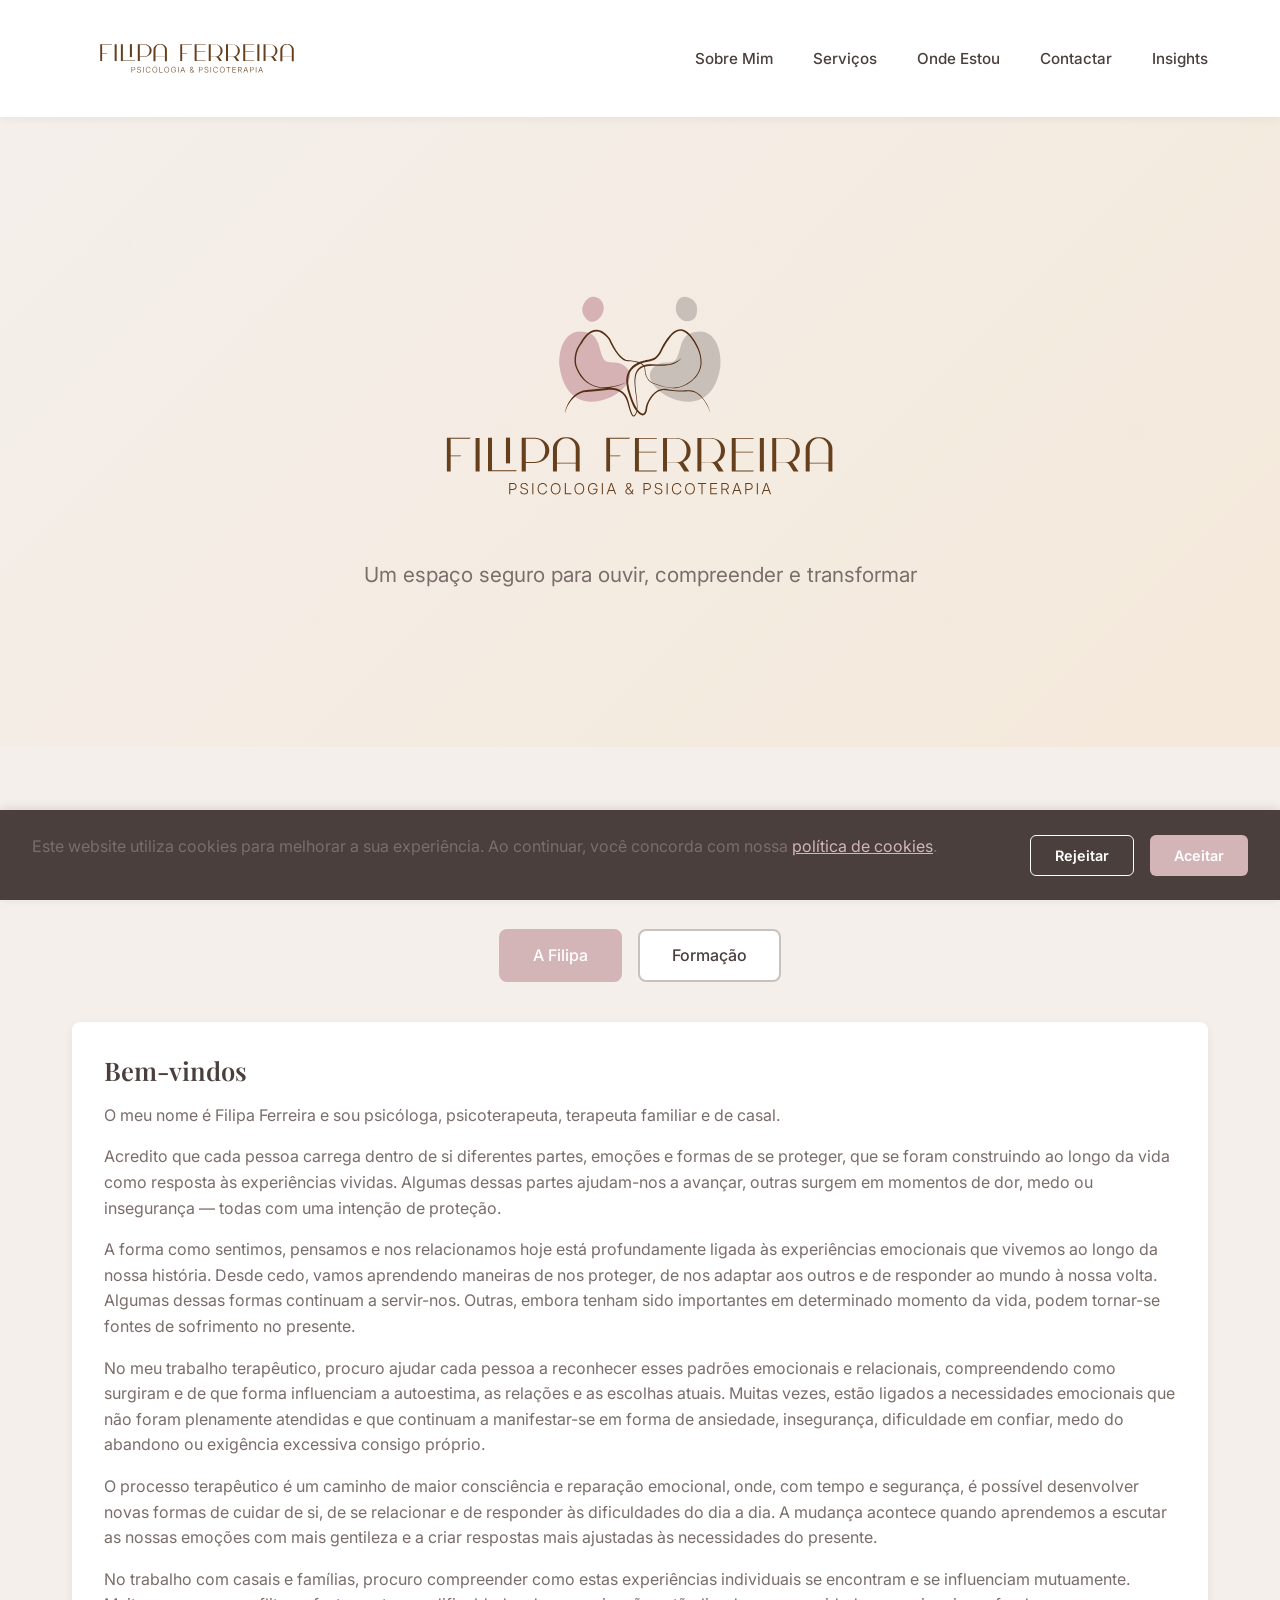
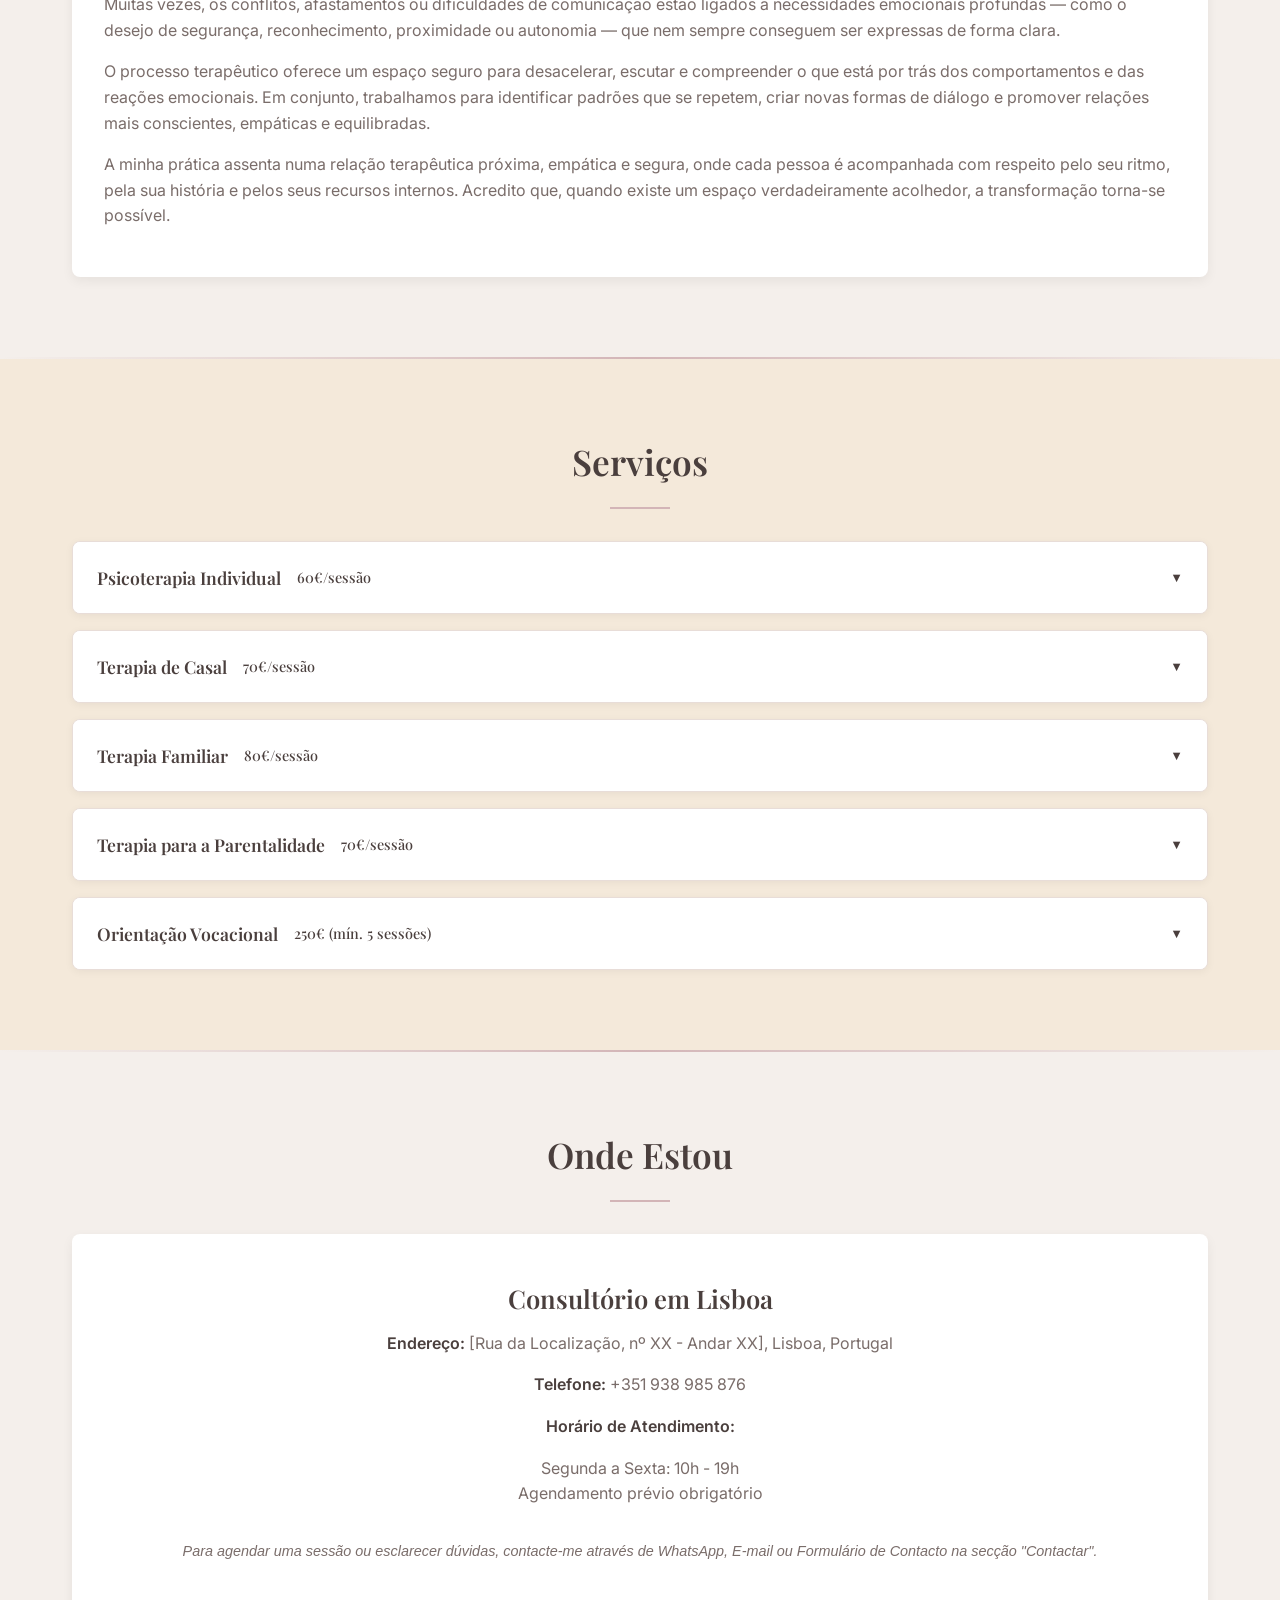
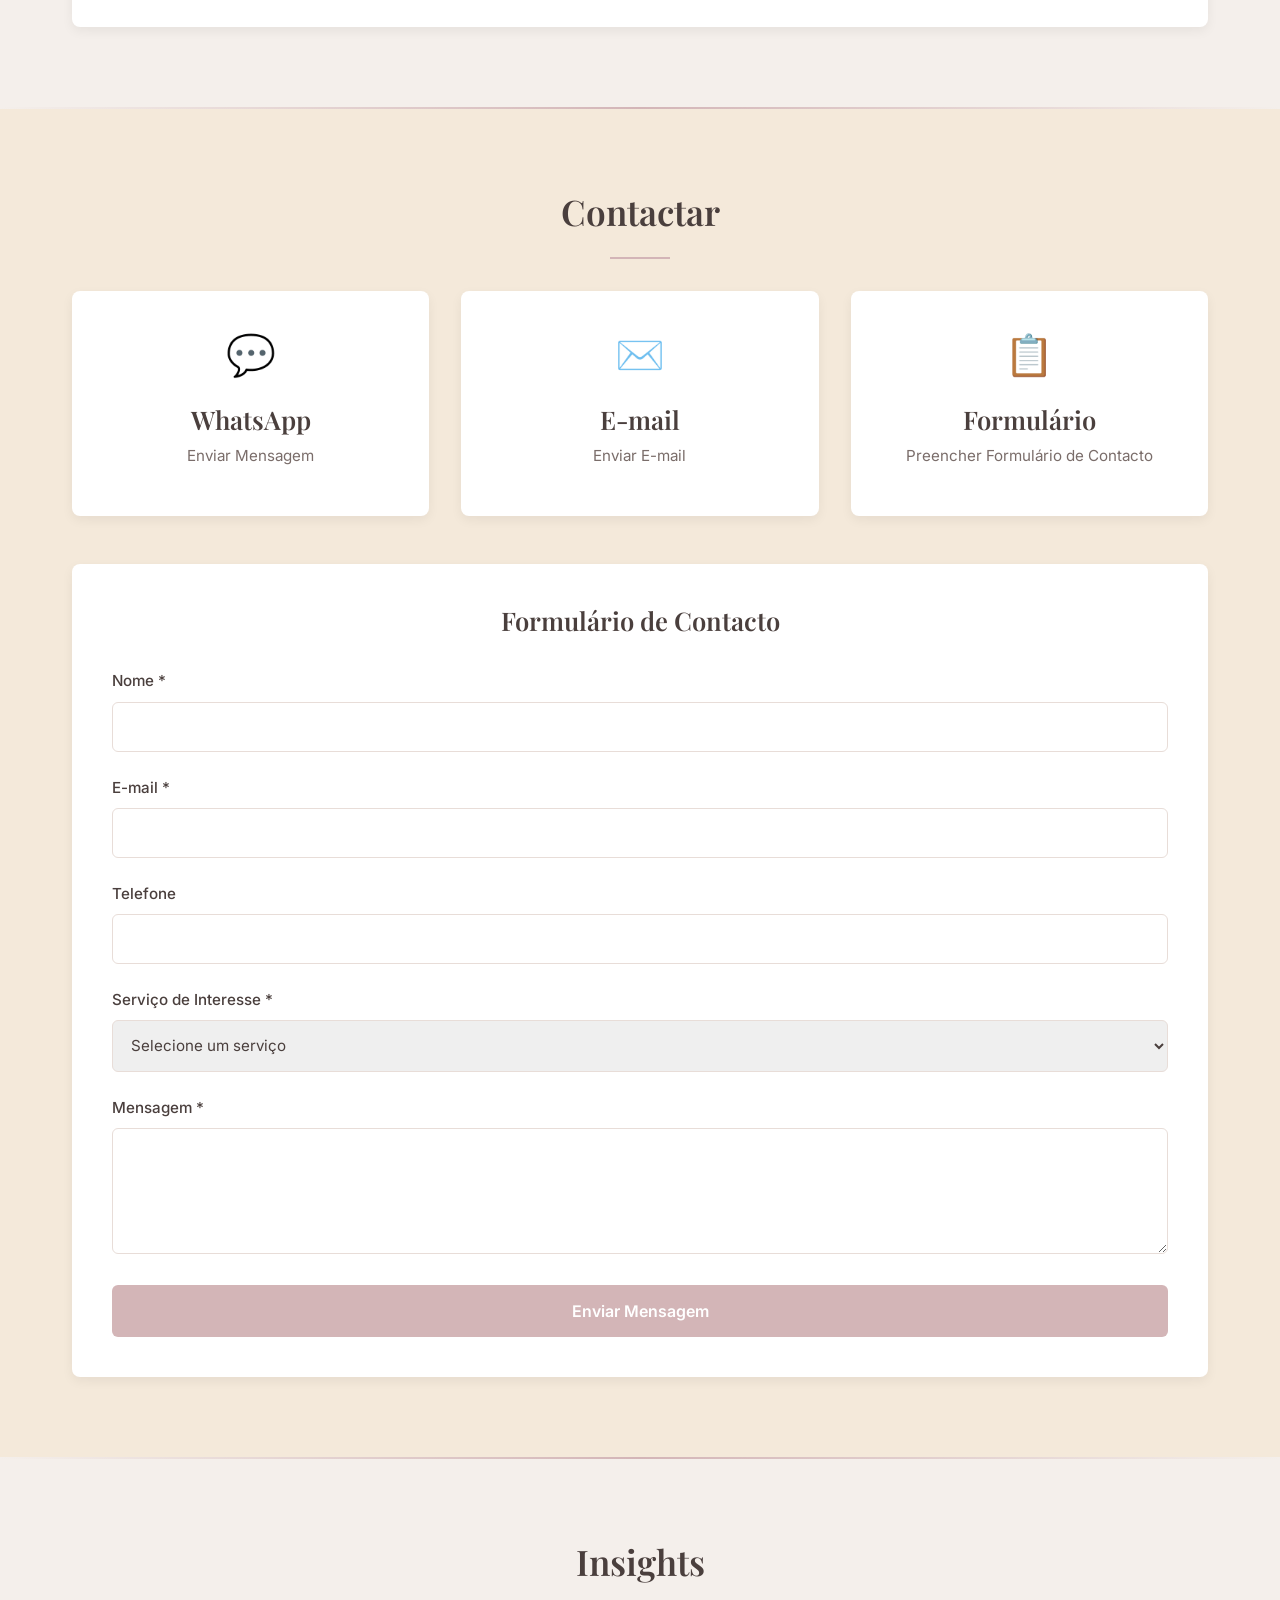
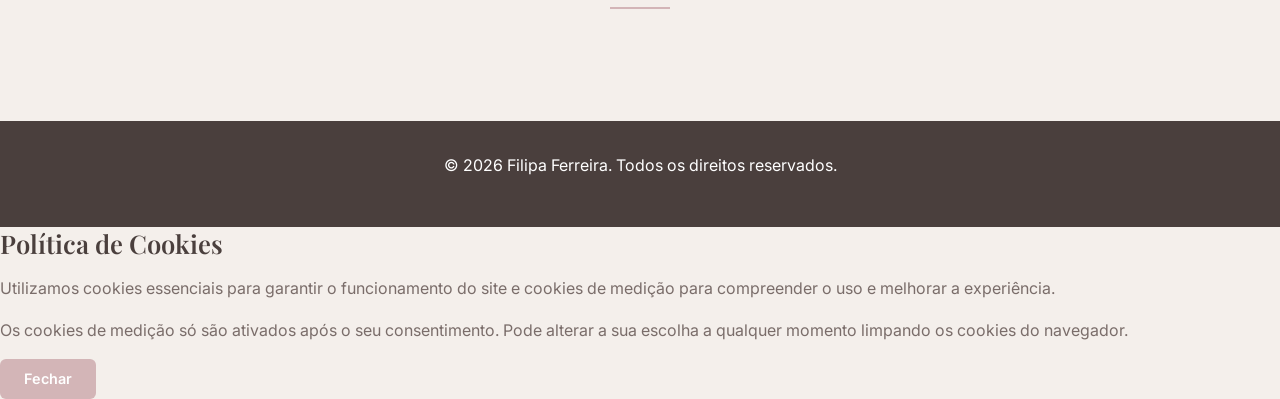
==== commit b29de48e: "Enhance cookie banner with policy modal and improve accordion functionality" ====
--- a/index.html
+++ b/index.html
@@ -431,7 +431,7 @@
     <!-- Cookie Banner -->
     <div class="cookie-banner" id="cookieBanner">
         <div class="cookie-message">
-            <p>Este website utiliza cookies para melhorar a sua experiência. Ao continuar, você concorda com nossa <a href="#" target="_blank">política de cookies</a>.</p>
+            <p>Este website utiliza cookies para melhorar a sua experiência. Ao continuar, você concorda com nossa <a href="#" id="cookiePolicyLink">política de cookies</a>.</p>
         </div>
         <div class="cookie-buttons">
             <button class="cookie-btn cookie-btn-decline" onclick="closeCookieBanner()">Rejeitar</button>
@@ -439,6 +439,15 @@
         </div>
     </div>
 
+    <div class="cookie-policy-modal" id="cookiePolicyModal" aria-hidden="true">
+        <div class="cookie-policy-content" role="dialog" aria-modal="true" aria-labelledby="cookiePolicyTitle">
+            <h3 id="cookiePolicyTitle">Política de Cookies</h3>
+            <p>Utilizamos cookies essenciais para garantir o funcionamento do site e cookies de medição para compreender o uso e melhorar a experiência.</p>
+            <p>Os cookies de medição só são ativados após o seu consentimento. Pode alterar a sua escolha a qualquer momento limpando os cookies do navegador.</p>
+            <button class="cookie-btn cookie-btn-accept" id="cookiePolicyClose">Fechar</button>
+        </div>
+    </div>
+
     <script src="script.js"></script>
 </body>
 </html>
--- a/styles.css
+++ b/styles.css
@@ -104,7 +104,7 @@
 }
 
 .logo-img {
-    height: 65px;
+    height: 85px;
     width: auto;
     transition: transform 0.3s ease;
 }
@@ -882,7 +882,7 @@
     }
 
     .logo-img {
-        height: 40px;
+        height: 65px;
     }
 
     .nav-menu {
@@ -941,7 +941,7 @@
     }
 
     .nav-container {
-        padding: 0.8rem;
+        padding: 0 0.8rem  0 0
     }
 
     .nav-menu {
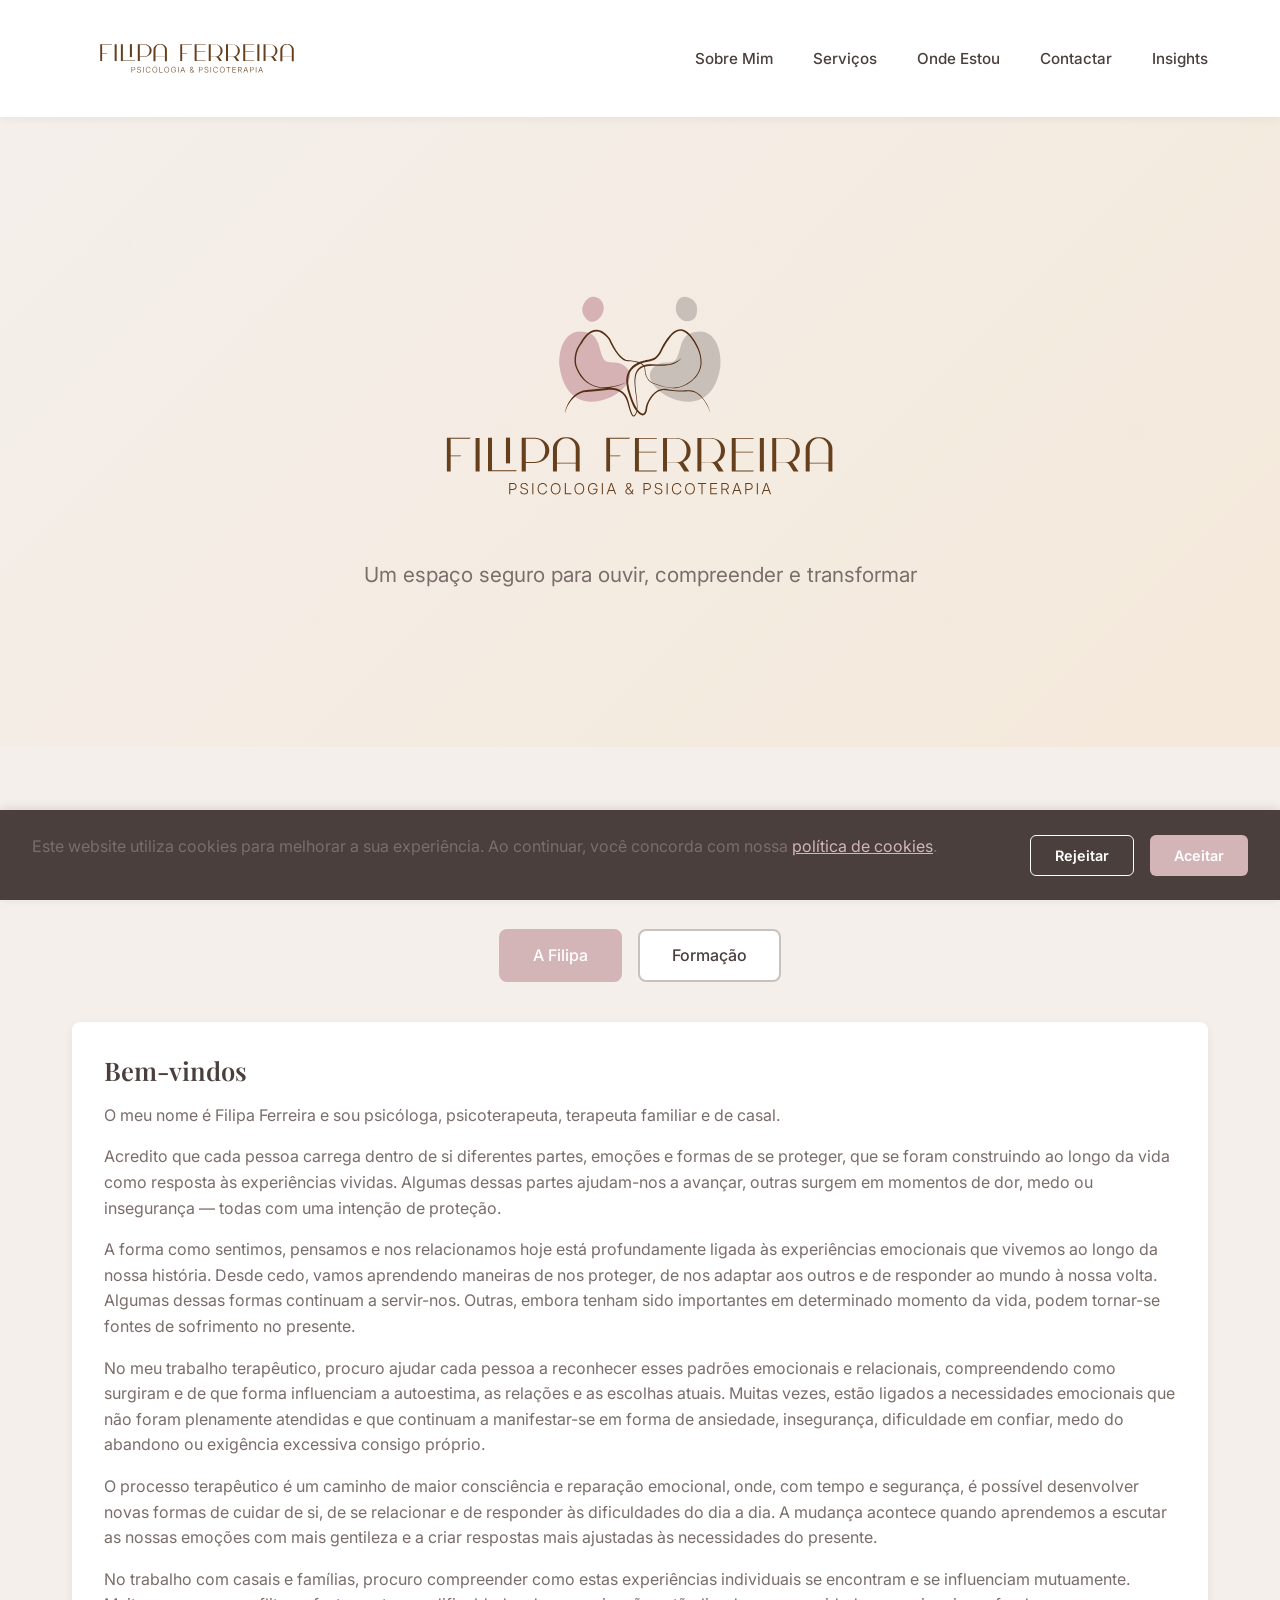
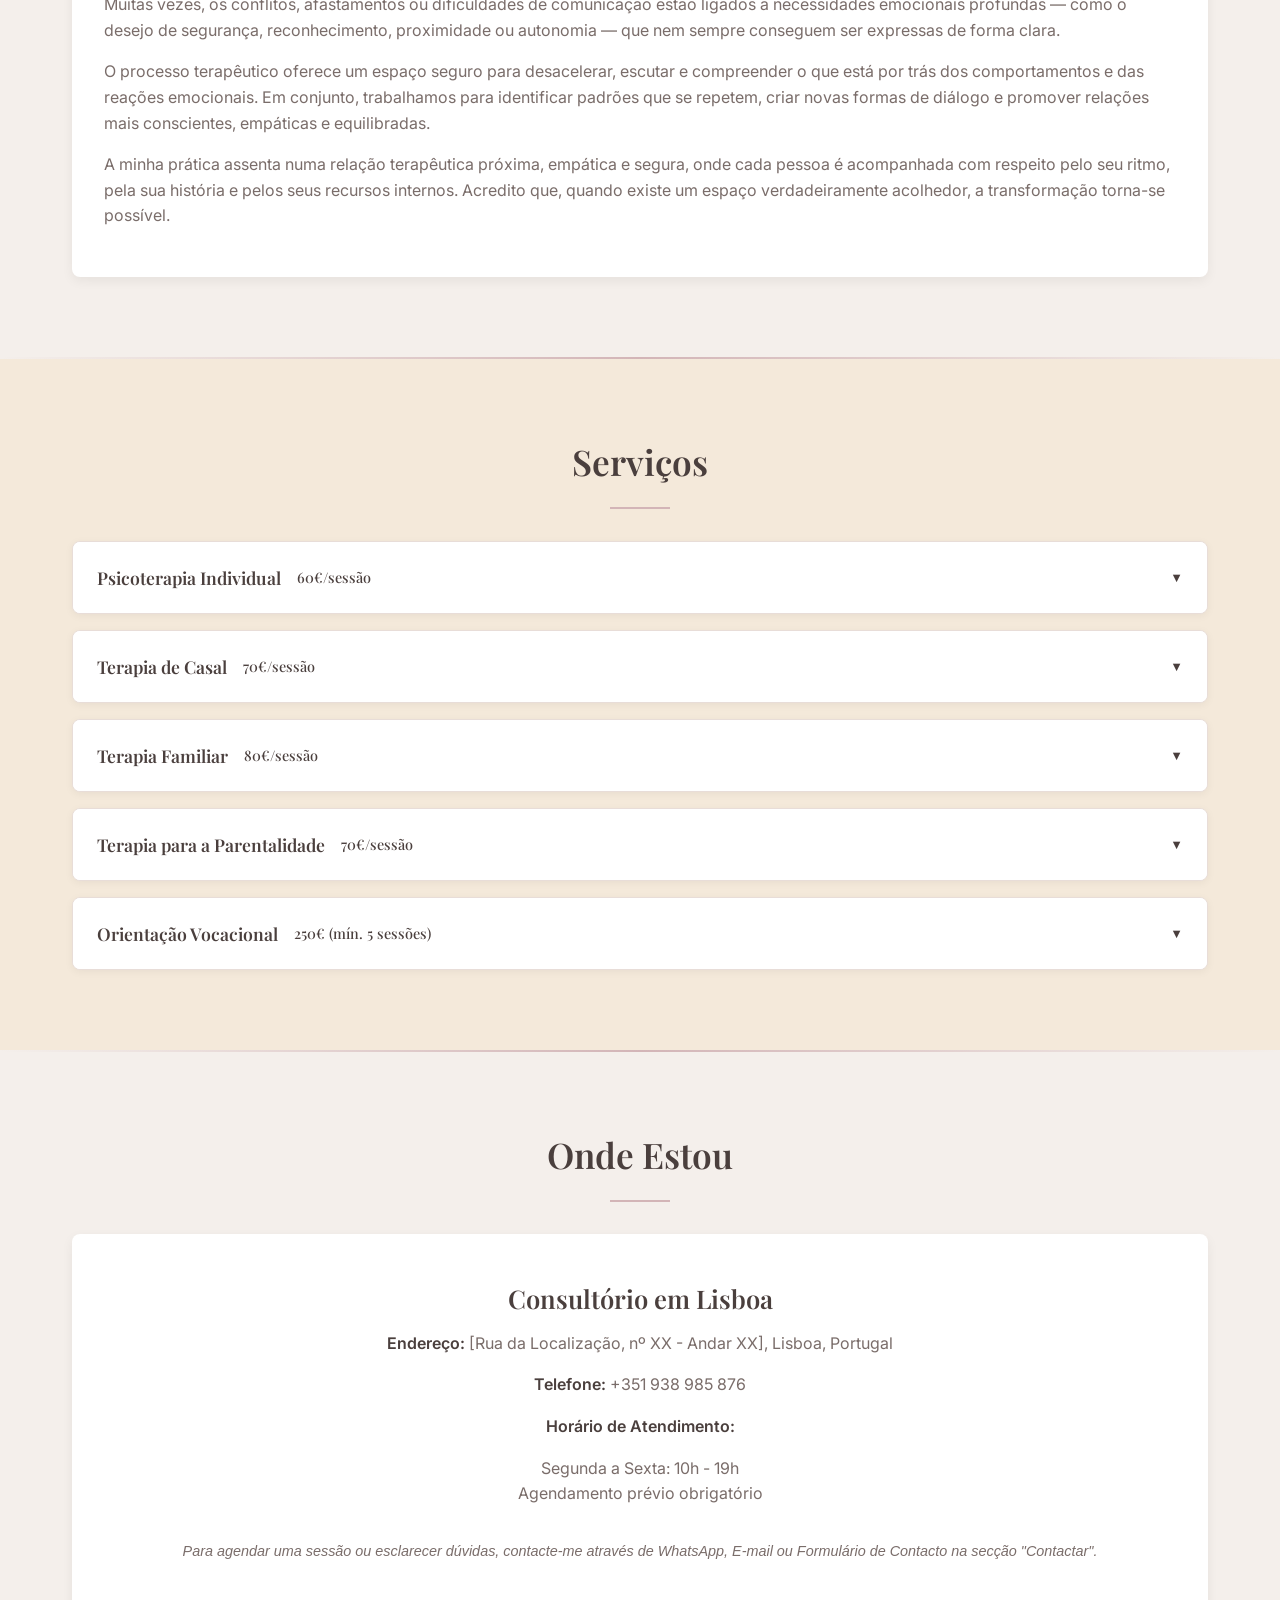
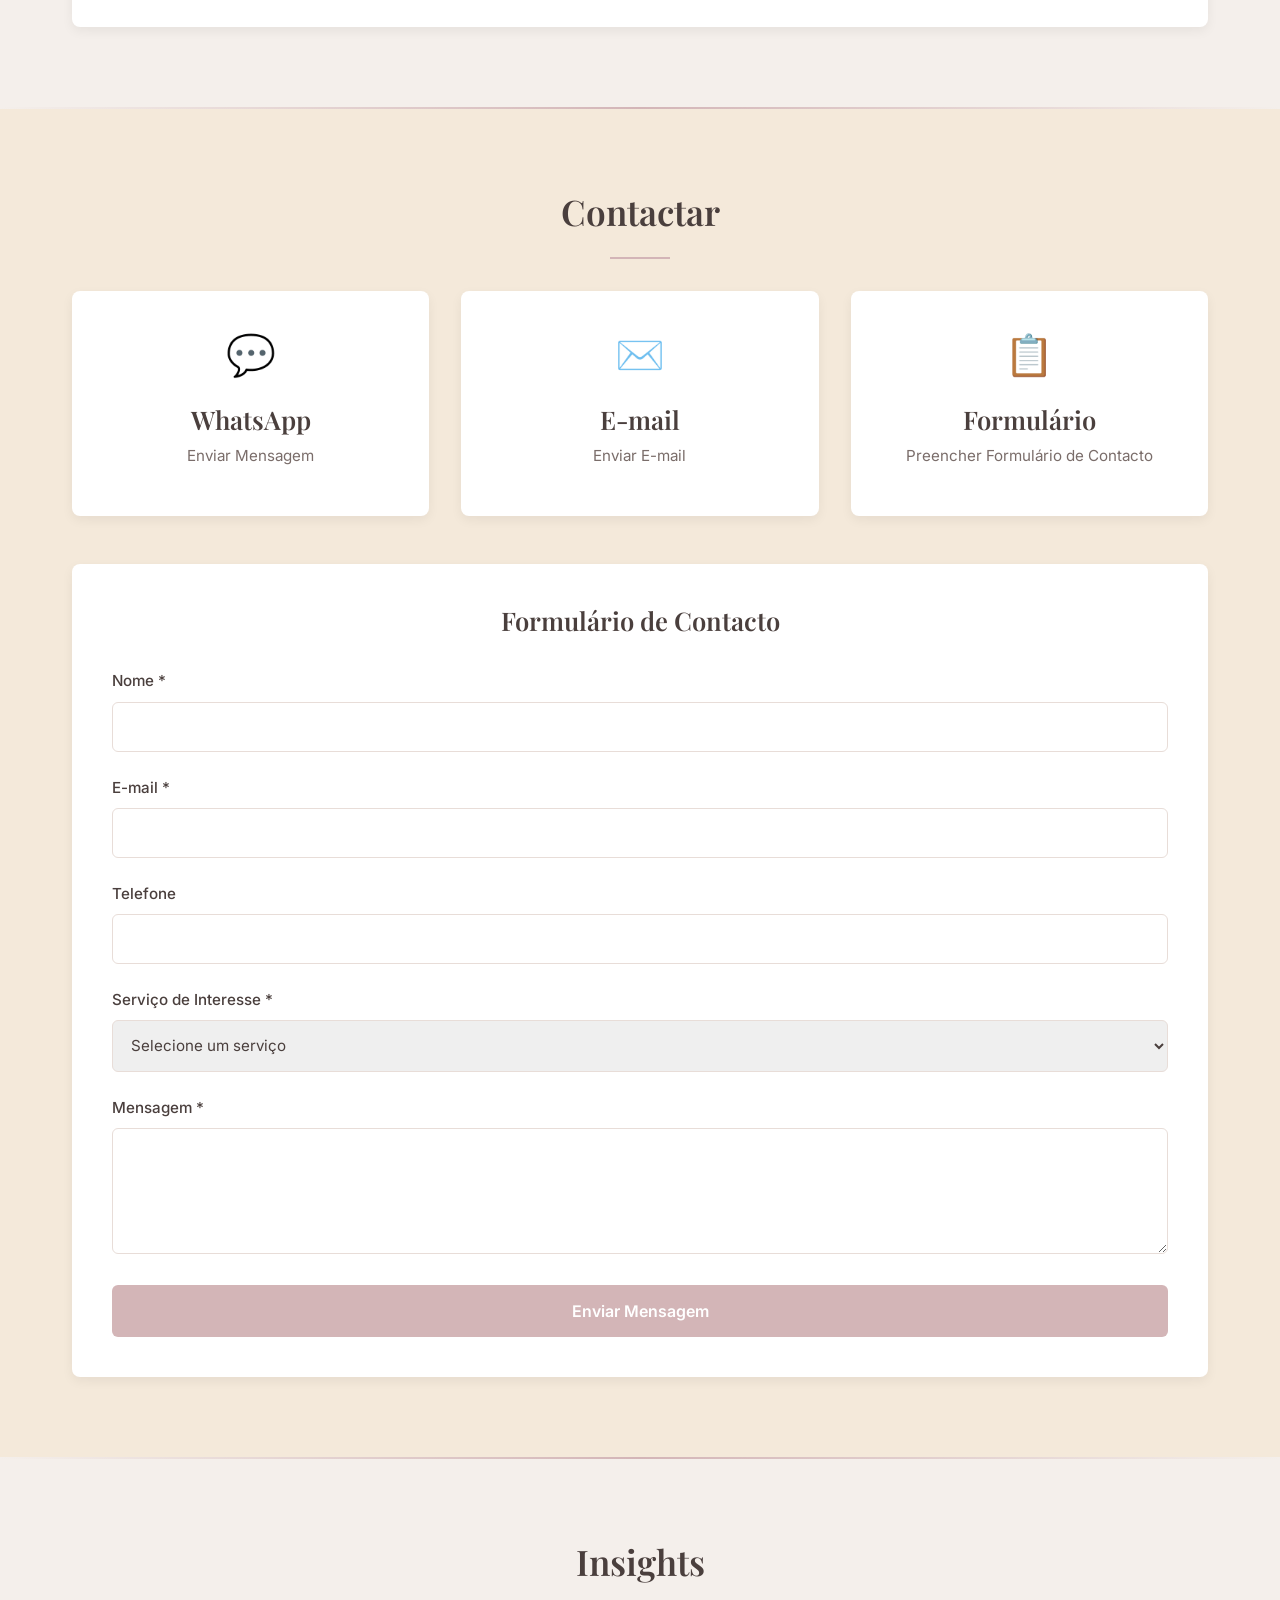
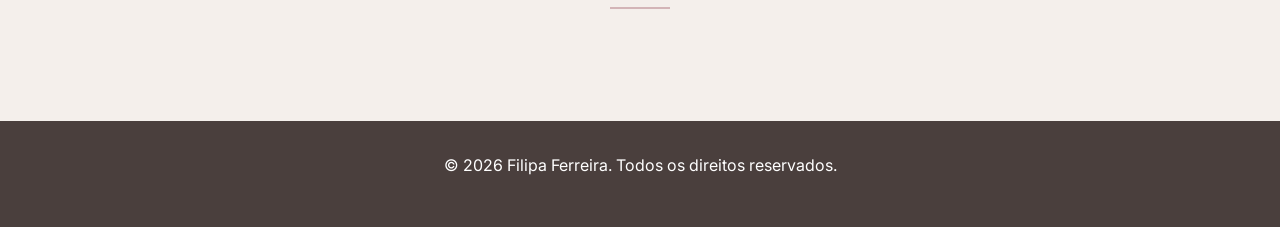
==== commit c938dec7: "Implement cookie policy page and enhance cookie consent functionality" ====
--- a/index.html
+++ b/index.html
@@ -6,14 +6,6 @@
     <meta name="description" content="Filipa Ferreira - Psicóloga e Psicoterapeuta. Serviços de psicoterapia individual, terapia de casal, terapia familiar, parentalidade e orientação vocacional." />
     <title>Filipa Ferreira | Psicóloga e Psicoterapeuta</title>
     <link rel="stylesheet" href="styles.css" />
-    <!-- Google Analytics -->
-    <script async src="https://www.googletagmanager.com/gtag/js?id=G-XXXXXXXXXX"></script>
-    <script>
-      window.dataLayer = window.dataLayer || [];
-      function gtag(){dataLayer.push(arguments);}
-      gtag('js', new Date());
-      gtag('config', 'G-XXXXXXXXXX');
-    </script>
 </head>
 <body>
     <!-- Navigation -->
@@ -24,16 +16,7 @@
             </div>
             <ul class="nav-menu">
                 <li><a href="#sobre-mim" class="nav-link">Sobre Mim</a></li>
-                <li class="dropdown">
-                    <a href="#servicos" class="nav-link dropdown-toggle">Serviços</a>
-                    <ul class="dropdown-menu">
-                        <li><a href="#psicoterapia-individual">Psicoterapia Individual</a></li>
-                        <li><a href="#terapia-casal">Terapia de Casal</a></li>
-                        <li><a href="#terapia-familiar">Terapia Familiar</a></li>
-                        <li><a href="#terapia-parentalidade">Terapia para a Parentalidade</a></li>
-                        <li><a href="#orientacao-vocacional">Orientação Vocacional</a></li>
-                    </ul>
-                </li>
+                <li><a href="#servicos" class="nav-link">Serviços</a></li>
                 <li><a href="#onde-estou" class="nav-link">Onde Estou</a></li>
                 <li><a href="#contactar" class="nav-link">Contactar</a></li>
                 <li><a href="#insights" class="nav-link">Insights</a></li>
@@ -431,7 +414,7 @@
     <!-- Cookie Banner -->
     <div class="cookie-banner" id="cookieBanner">
         <div class="cookie-message">
-            <p>Este website utiliza cookies para melhorar a sua experiência. Ao continuar, você concorda com nossa <a href="#" id="cookiePolicyLink">política de cookies</a>.</p>
+            <p>Este website utiliza cookies para melhorar a sua experiência. Ao continuar, você concorda com nossa <a href="politica-cookies.html">política de cookies</a>.</p>
         </div>
         <div class="cookie-buttons">
             <button class="cookie-btn cookie-btn-decline" onclick="closeCookieBanner()">Rejeitar</button>
@@ -439,16 +422,25 @@
         </div>
     </div>
 
-    <div class="cookie-policy-modal" id="cookiePolicyModal" aria-hidden="true">
-        <div class="cookie-policy-content" role="dialog" aria-modal="true" aria-labelledby="cookiePolicyTitle">
-            <h3 id="cookiePolicyTitle">Política de Cookies</h3>
-            <p>Utilizamos cookies essenciais para garantir o funcionamento do site e cookies de medição para compreender o uso e melhorar a experiência.</p>
-            <p>Os cookies de medição só são ativados após o seu consentimento. Pode alterar a sua escolha a qualquer momento limpando os cookies do navegador.</p>
-            <button class="cookie-btn cookie-btn-accept" id="cookiePolicyClose">Fechar</button>
-        </div>
-    </div>
-
     <script src="script.js"></script>
+    <script>
+      // Analytics only loads after cookie consent
+      function initGoogleAnalytics() {
+        window.dataLayer = window.dataLayer || [];
+        function gtag(){dataLayer.push(arguments);}
+        gtag('js', new Date());
+        gtag('config', 'G-NGHXKH4XZZ');
+      }
+
+      // Check if user already accepted cookies
+      if (localStorage.getItem('cookieConsent') === 'accepted') {
+        var script = document.createElement('script');
+        script.async = true;
+        script.src = 'https://www.googletagmanager.com/gtag/js?id=G-NGHXKH4XZZ';
+        document.head.appendChild(script);
+        script.onload = initGoogleAnalytics;
+      }
+    </script>
 </body>
 </html>
 
--- a/styles.css
+++ b/styles.css
@@ -707,6 +707,7 @@
 .cookie-message a {
     color: var(--soft-embrace);
     text-decoration: underline;
+    cursor: pointer;
 }
 
 .cookie-buttons {
@@ -746,6 +747,55 @@
     background-color: rgba(255, 255, 255, 0.1);
 }
 
+/* ===== MOBILE COOKIE BANNER ===== */
+@media (max-width: 768px) {
+    .cookie-banner {
+        flex-direction: column;
+        gap: 1rem;
+        align-items: stretch;
+        padding: 1rem;
+        bottom: 0;
+    }
+
+    .cookie-message {
+        font-size: 0.85rem;
+        text-align: center;
+        order: 1;
+    }
+
+    .cookie-message p {
+        margin: 0;
+    }
+
+    .cookie-buttons {
+        order: 2;
+        width: 100%;
+        gap: 0.75rem;
+        justify-content: center;
+    }
+
+    .cookie-btn {
+        flex: 1;
+        padding: 0.6rem 1rem;
+        font-size: 0.85rem;
+    }
+
+    .cookie-policy-content {
+        padding: 1.5rem;
+        max-width: 90vw;
+    }
+
+    .cookie-policy-content h3 {
+        font-size: 1.3rem;
+        margin-bottom: 1rem;
+    }
+
+    .cookie-policy-content p {
+        font-size: 0.9rem;
+        margin-bottom: 0.8rem;
+    }
+}
+
 /* ===== SERVICES ACCORDION ===== */
 .services-accordion {
     display: flex;
@@ -874,7 +924,7 @@
     }
 
     .nav-container {
-        padding: 1rem;
+        padding: 0 0.8rem  0 0;
     }
 
     .logo-text {
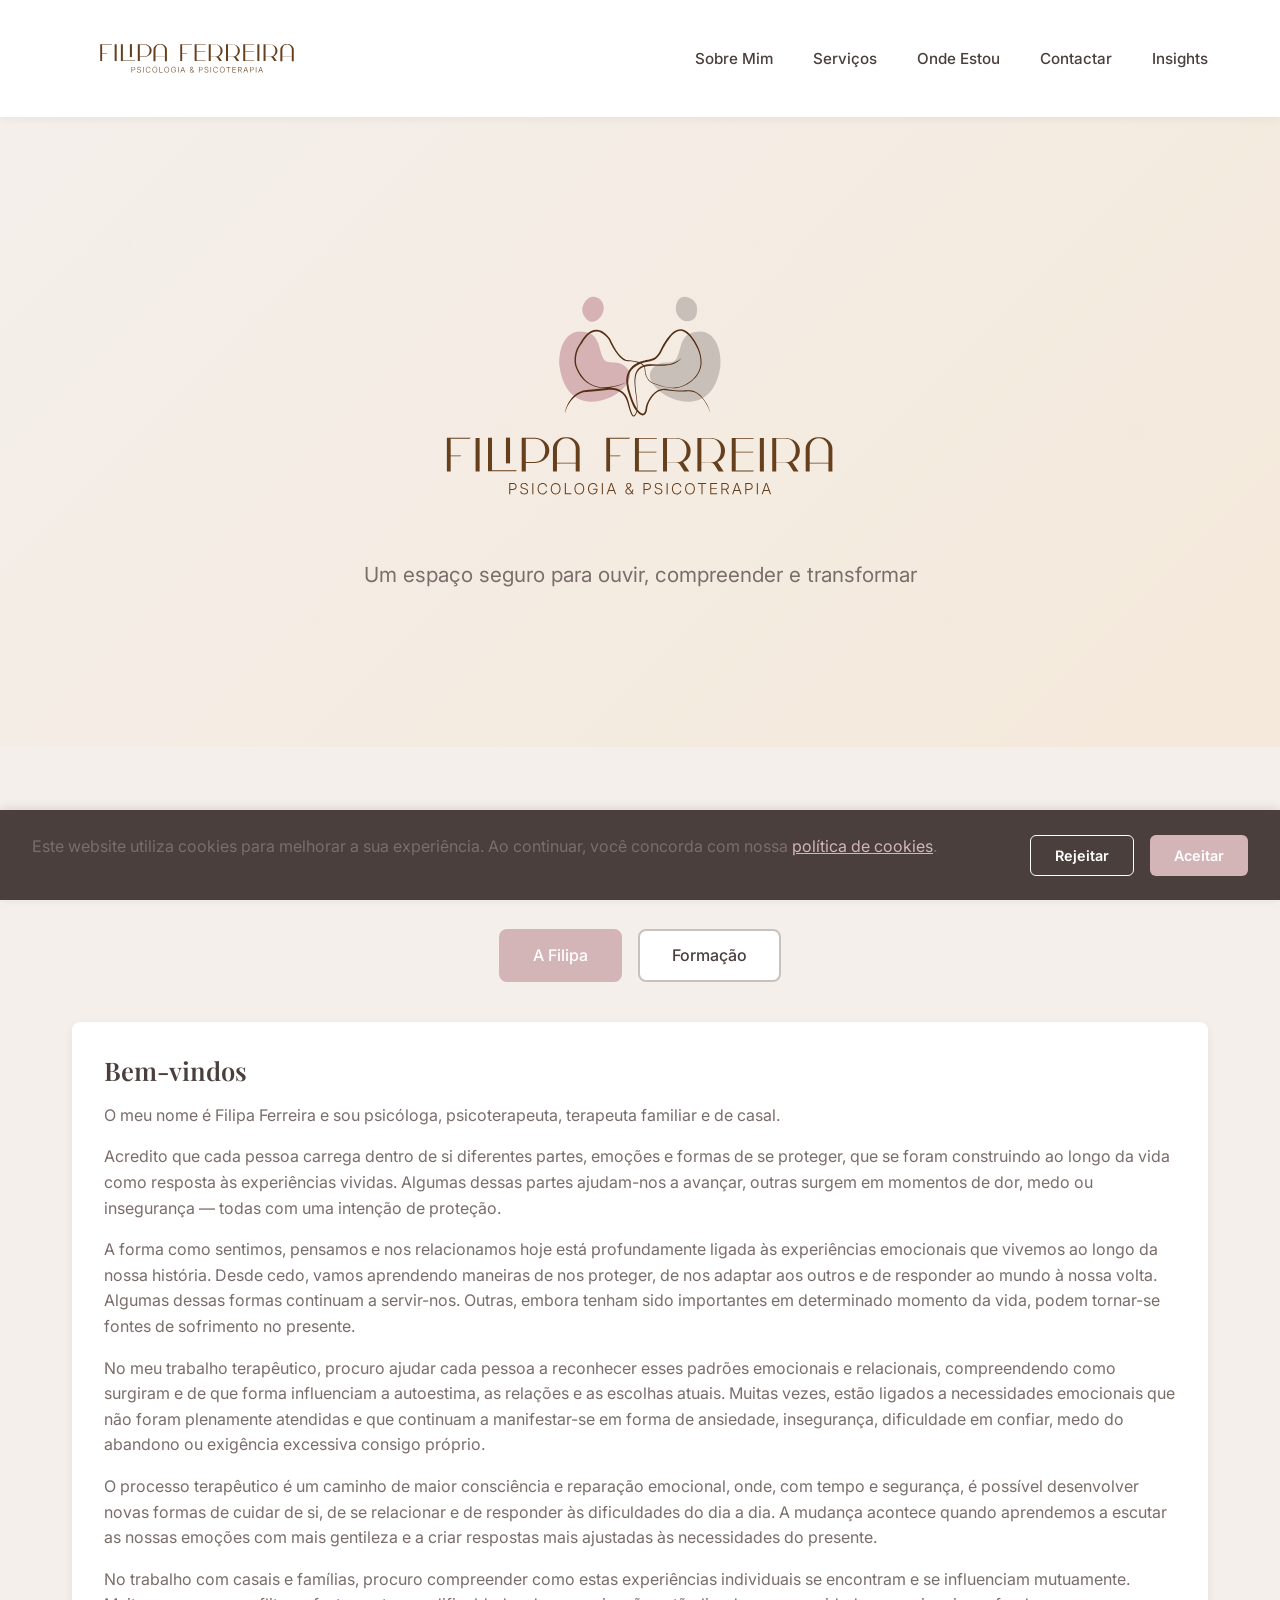
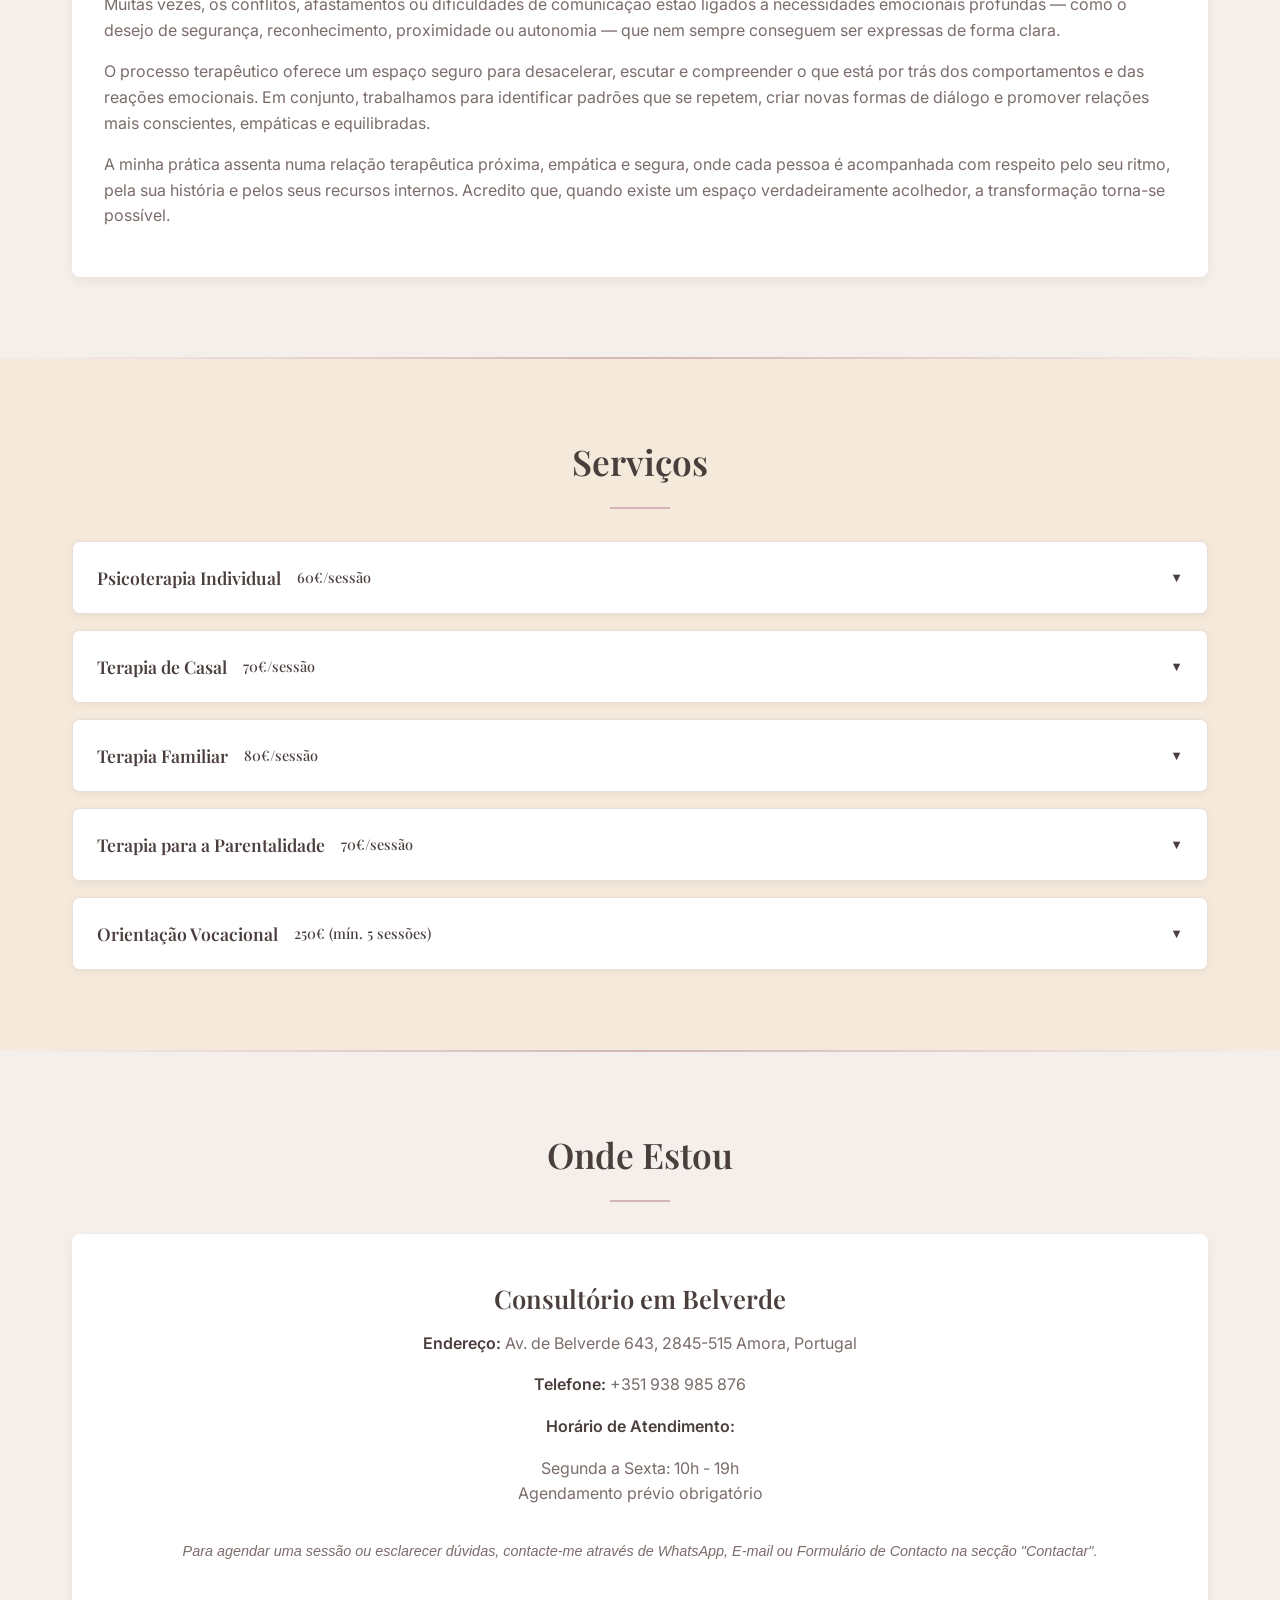
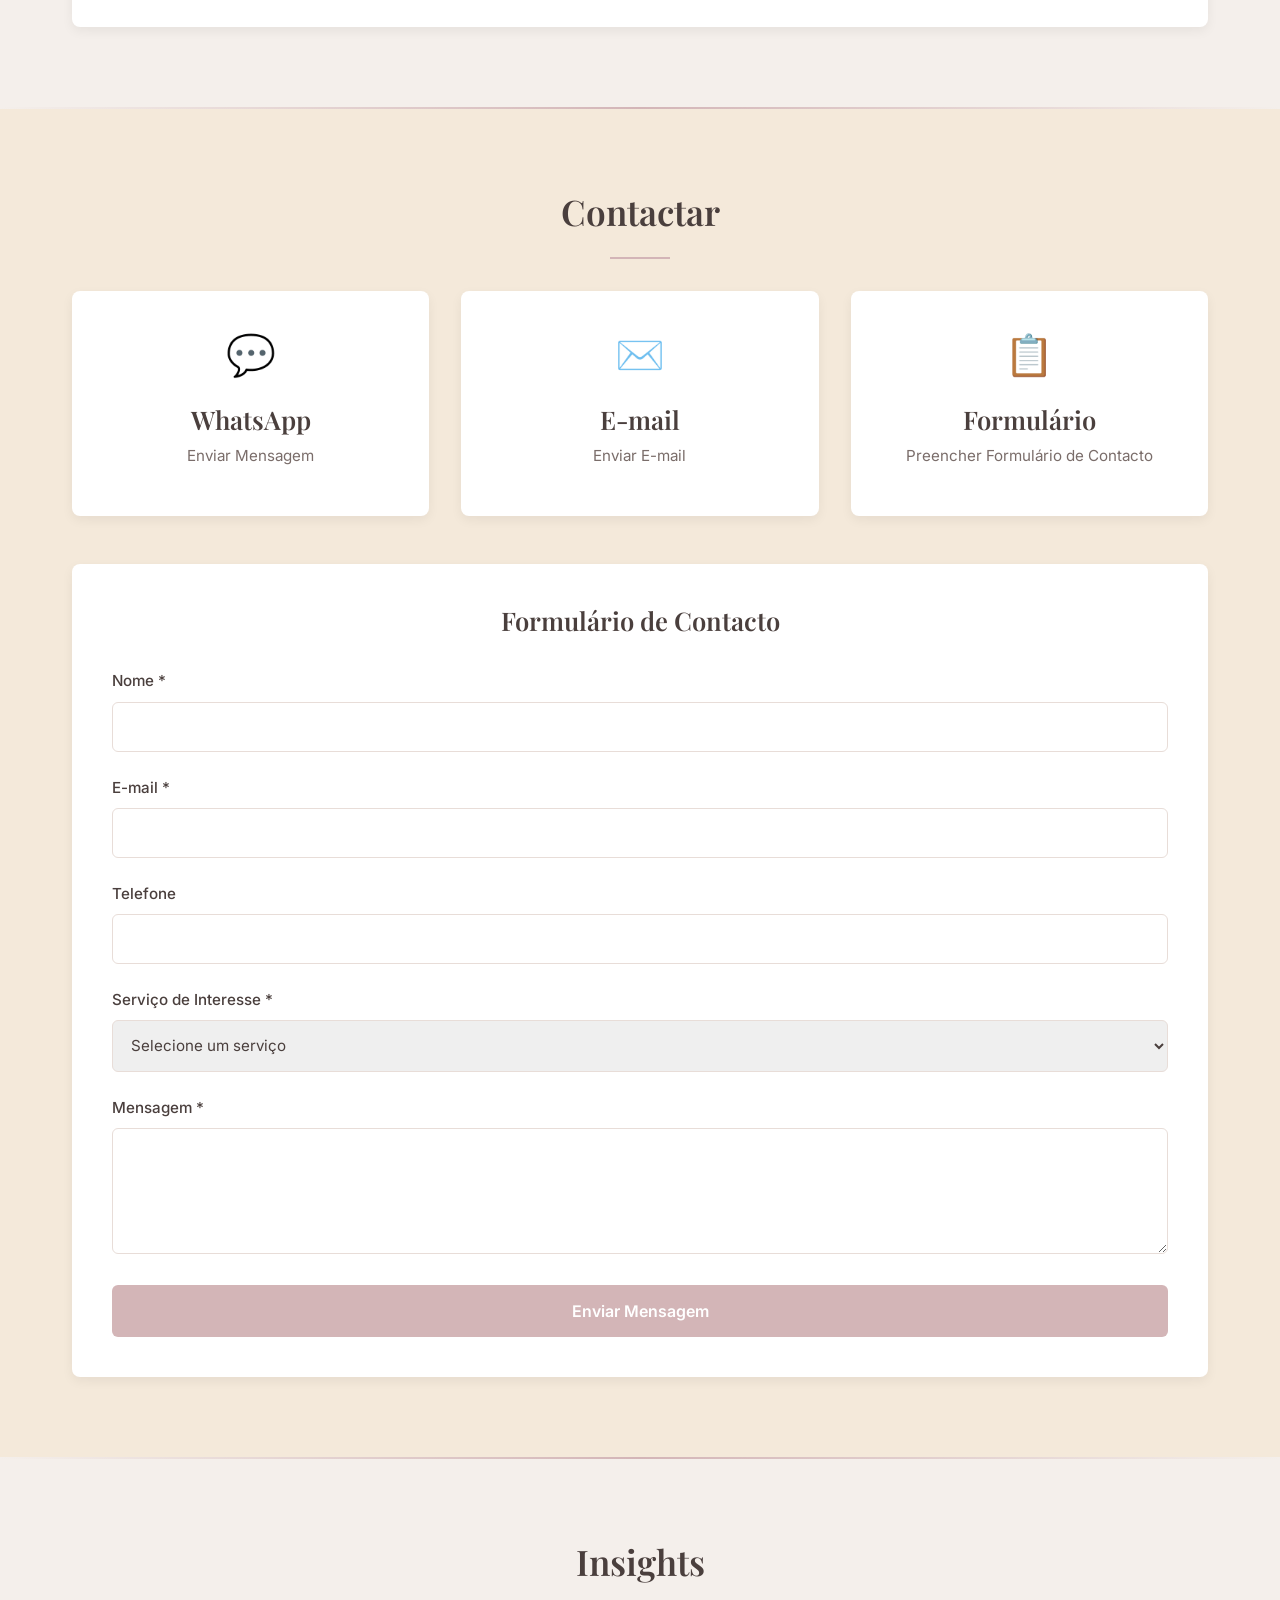
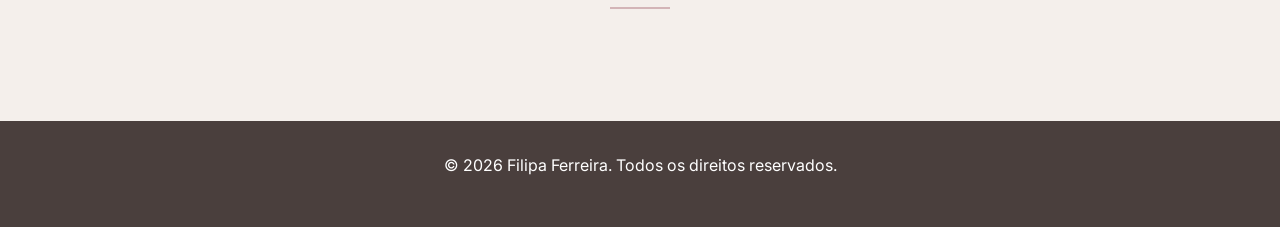
==== commit 0624d903: "Update index.html" ====
--- a/index.html
+++ b/index.html
@@ -273,8 +273,8 @@
         <div class="container">
             <h2>Onde Estou</h2>
             <div class="location-content">
-                <h3>Consultório em Lisboa</h3>
-                <p><strong>Endereço:</strong> [Rua da Localização, nº XX - Andar XX], Lisboa, Portugal</p>
+                <h3>Consultório em Belverde</h3>
+                <p><strong>Endereço:</strong> Av. de Belverde 643, 2845-515 Amora, Portugal</p>
                 <p><strong>Telefone:</strong> +351 938 985 876</p>
                 <p><strong>Horário de Atendimento:</strong></p>
                 <p>Segunda a Sexta: 10h - 19h<br>
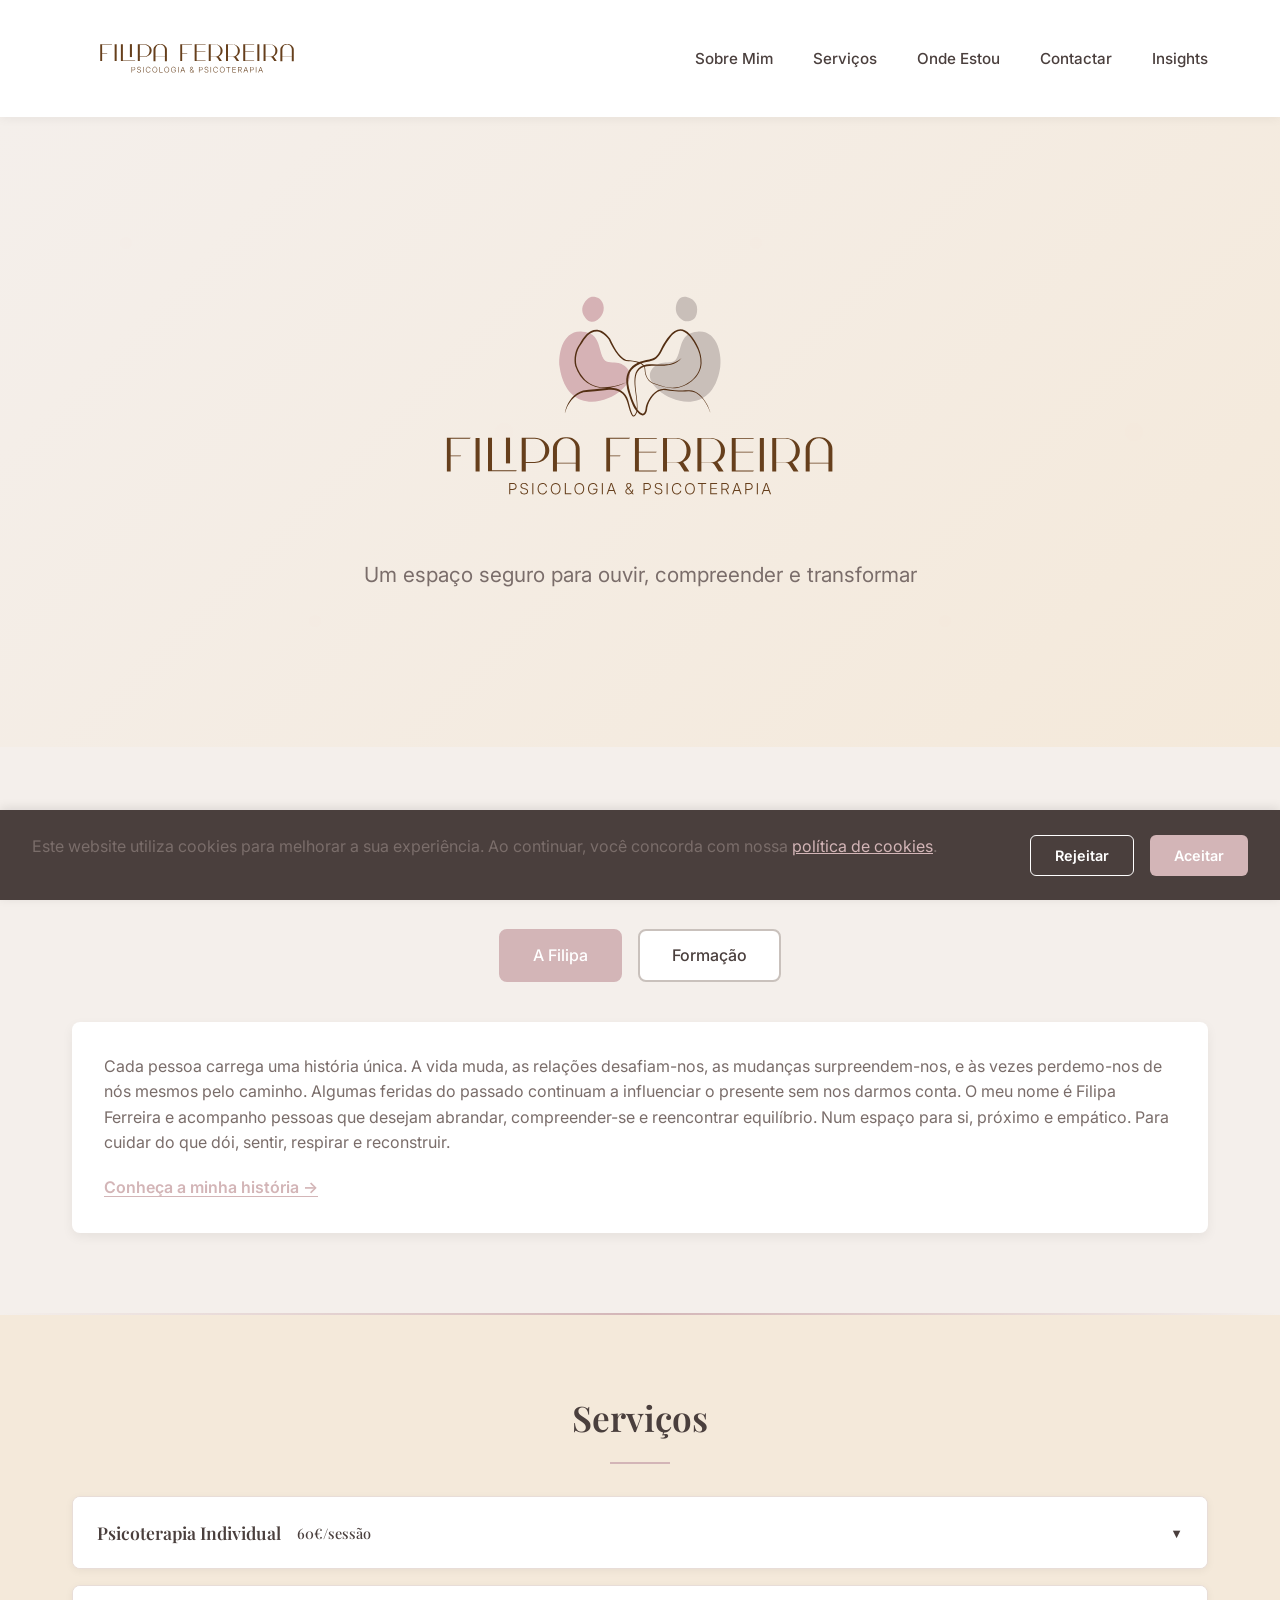
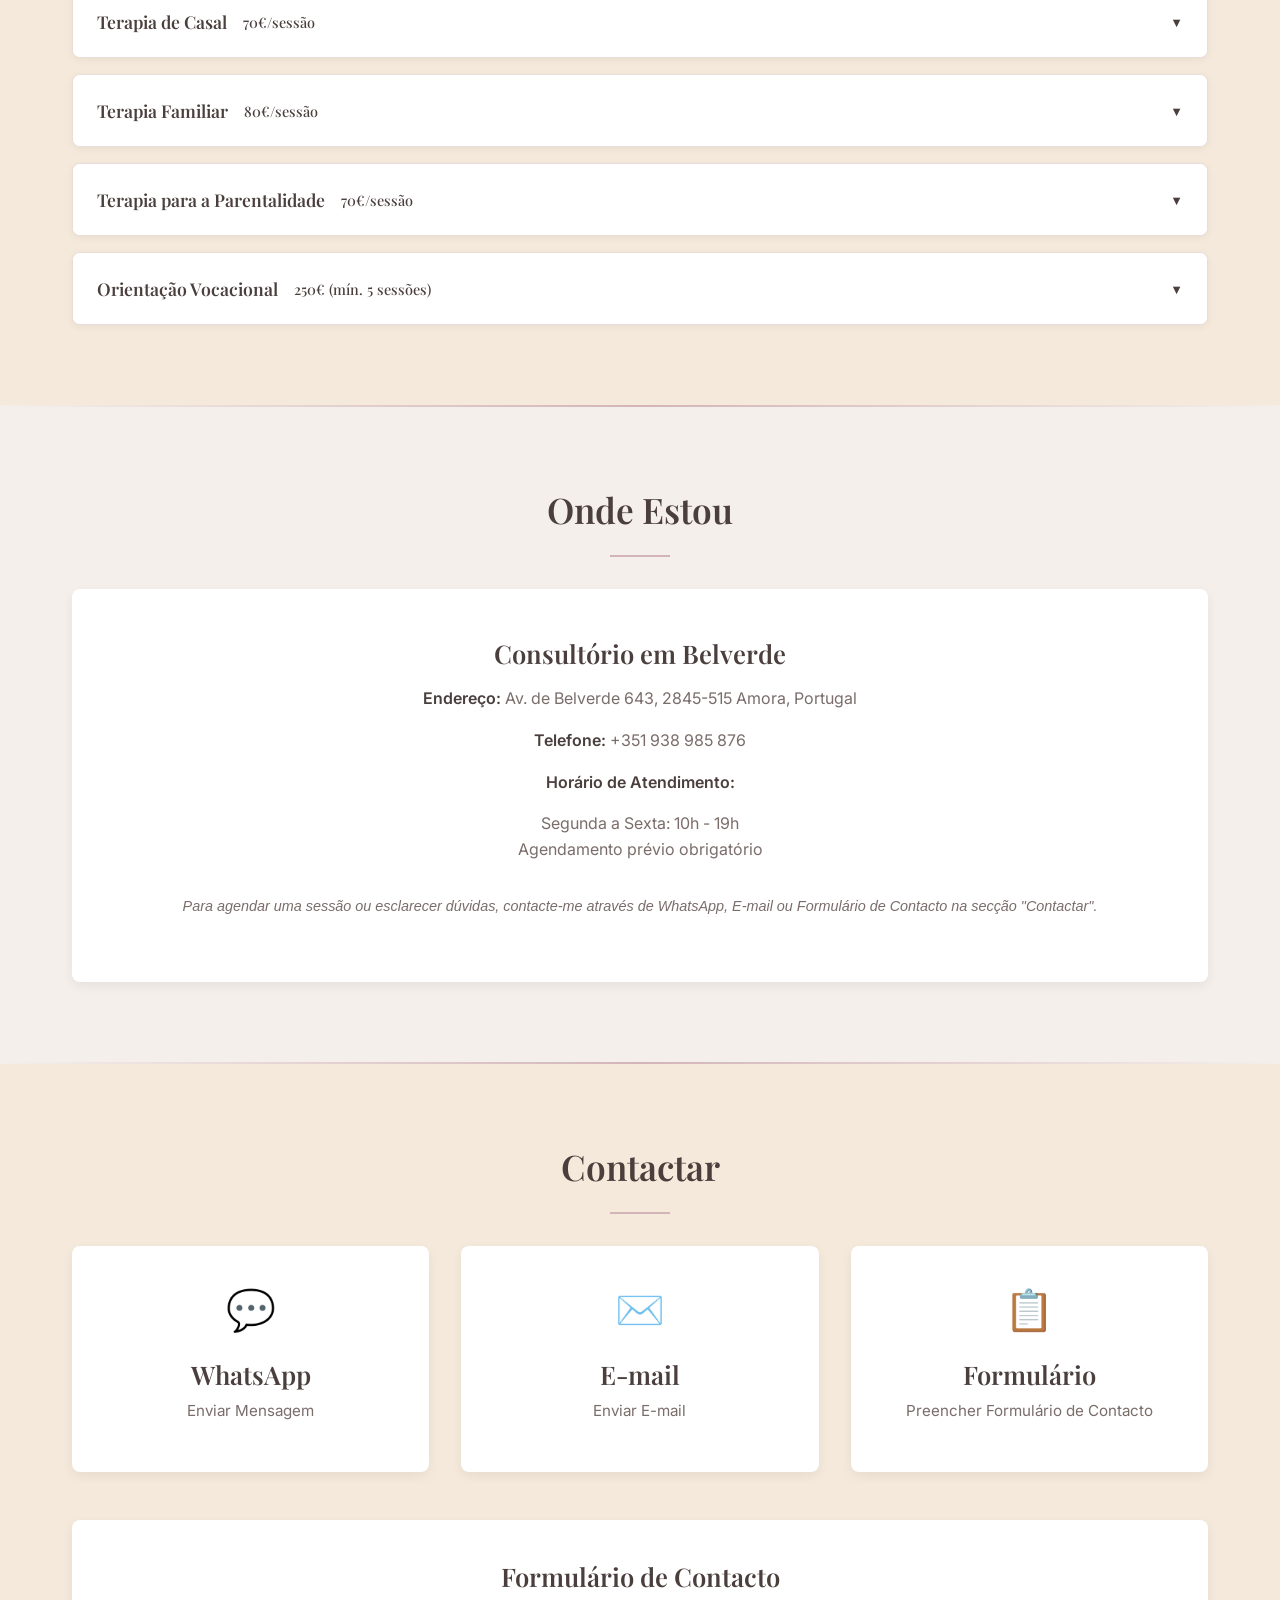
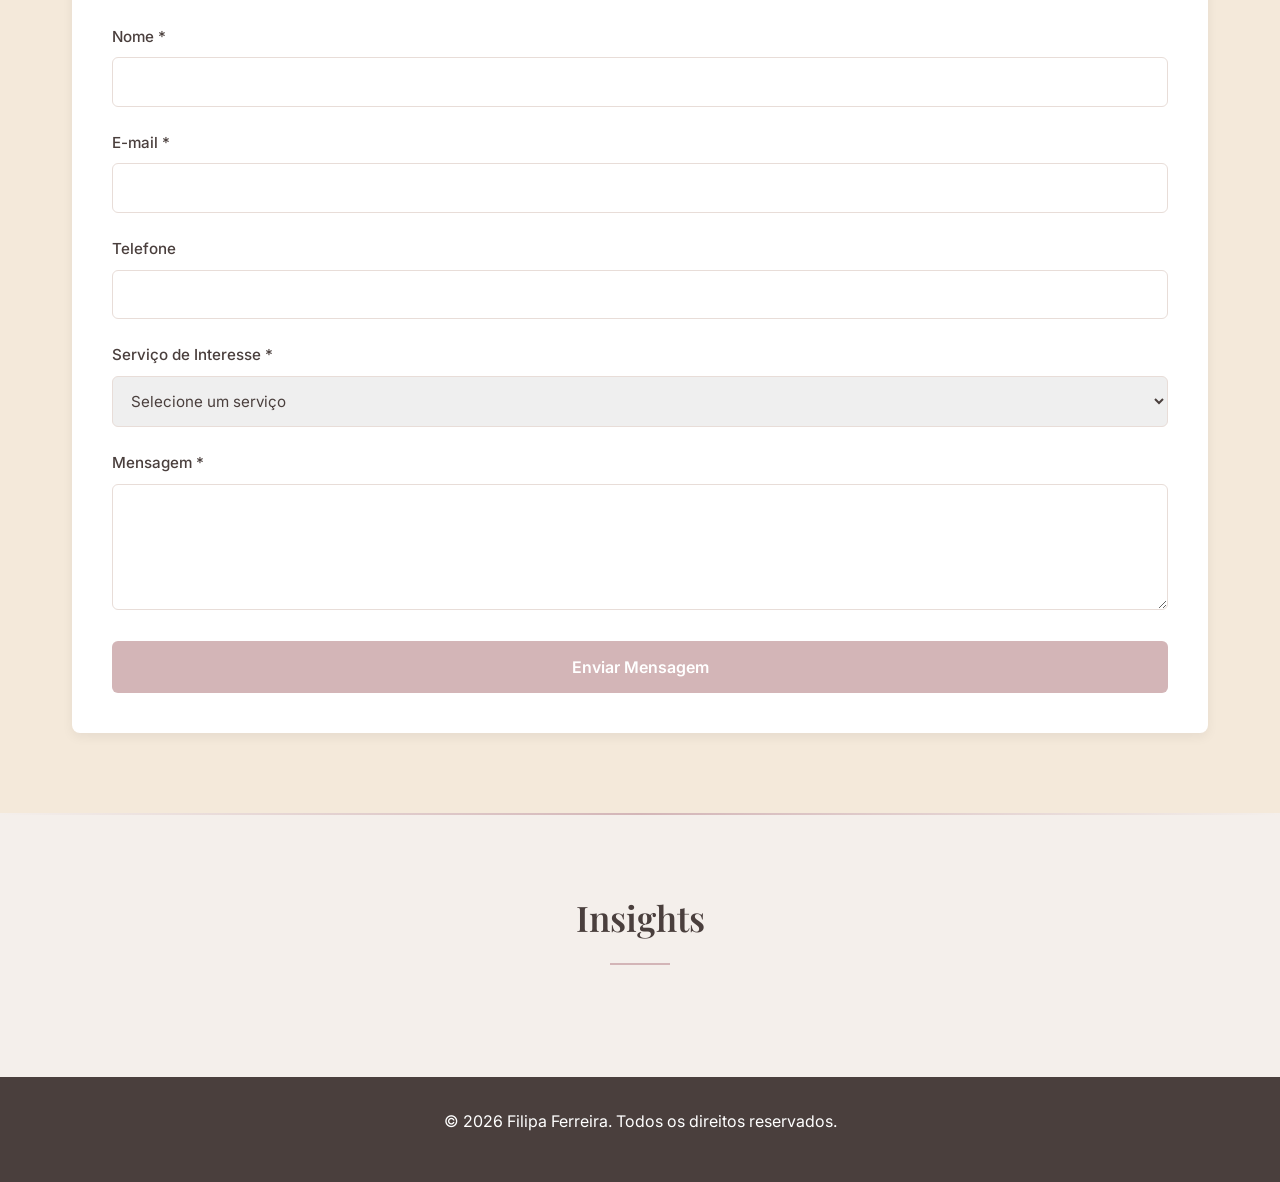
==== commit 39fa2a0a: "Enhance 'A Filipa' section with detailed personal narrative and improve cookie consent functionality" ====
--- a/index.html
+++ b/index.html
@@ -48,16 +48,56 @@
 
             <!-- A Filipa Tab -->
             <div id="a-filipa" class="tab-content active">
-                <div class="content-box">
-                    <h3>Bem-vindos</h3>
+                <div class="about-teaser" id="a-filipa-teaser">
+                    <p>Cada pessoa carrega uma história única. A vida muda, as relações desafiam-nos, as mudanças surpreendem-nos, e às vezes perdemo-nos de nós mesmos pelo caminho. Algumas feridas do passado continuam a influenciar o presente sem nos darmos conta. O meu nome é Filipa Ferreira e acompanho pessoas que desejam abrandar, compreender-se e reencontrar equilíbrio. Num espaço para si, próximo e empático. Para cuidar do que dói, sentir, respirar e reconstruir.</p>
+                    <button type="button" class="teaser-link" id="a-filipa-reveal">Conheça a minha história -&gt;</button>
+                </div>
+                <div class="content-box a-filipa-details" id="a-filipa-details">
+                    <h3>A Filipa</h3>
                     <p>O meu nome é Filipa Ferreira e sou psicóloga, psicoterapeuta, terapeuta familiar e de casal.</p>
-                    <p>Acredito que cada pessoa carrega dentro de si diferentes partes, emoções e formas de se proteger, que se foram construindo ao longo da vida como resposta às experiências vividas. Algumas dessas partes ajudam-nos a avançar, outras surgem em momentos de dor, medo ou insegurança — todas com uma intenção de proteção.</p>
+                    <p>A minha relação com a psicologia nasceu muito antes da formação académica. Nasceu da minha história e das histórias das famílias de onde venho. Histórias complexas, feitas de amor e de ausência, de força e de silêncio, de cuidado e de exigência.</p>
+                    <p>Desde cedo aprendi a observar tudo à minha volta: as emoções que apareciam, as que eram escondidas, as que não tinham espaço. Cresci a ver para além do óbvio e a ler nuances emocionais que muitas vezes passavam despercebidas aos outros.</p>
+                    <p>Esse olhar atento tornou-se uma das minhas maiores ferramentas enquanto terapeuta.</p>
+                    <p>Ao longo da minha vida, percebi que em muitas famílias, como na minha, coexistem expetativas, rótulos e silêncios, lado a lado com momentos de amor genuíno, humor e proteção.</p>
+                    <p>As minhas vivências pessoais ensinaram-me que o sofrimento tem sempre uma história, e que compreender essa história é um gesto de cura.</p>
+                    <p>Venho de uma linhagem onde se valorizava o desempenho, a força, a capacidade de “aguentar” a qualquer custo. Não havia muito espaço para a vulnerabilidade. Cair não era opção.</p>
+                    <p>Aprendi que as pessoas fazem o melhor que conseguem com os recursos e a consciência que têm em cada momento.</p>
+                    <p>E aprendi também o peso que carregamos quando tentamos corresponder a padrões que não nos pertencem.</p>
+                    <p>Essas experiências moldaram a terapeuta que sou hoje.</p>
+                    <p>Despertaram em mim uma sensibilidade especial para os vínculos, para as emoções difíceis e para as marcas que atravessam gerações, mesmo quando não são ditas.</p>
+                    <p>E despertaram sobretudo o desejo profundo de criar lugares onde a vulnerabilidade fosse finalmente bem-vinda.</p>
+                    <p>Acredito que cada pessoa traz dentro de si diferentes formas de sentir e de se proteger, construídas ao longo da sua história.</p>
+                    <p>Acredito que nenhuma dor aparece por acaso e que compreender o nosso passado pode ser o início de uma nova forma de estar no presente.</p>
+                    <p>Hoje, no acompanhamento individual, com casais ou famílias, procuro criar um espaço seguro, atento e empático. Um lugar onde se possa abrandar, respirar e ganhar consciência.</p>
+                    <p>Um lugar onde cada pessoa possa sentir-se verdadeiramente vista e acompanhada, com respeito pelo seu ritmo, pela sua história e pela sua singularidade.</p>
+                    <br>
+                    <h3>O caminho que me trouxe até aqui</h3>
+                    <p>Ao longo da vida, senti uma grande curiosidade por compreender o que nos molda, o que nos fere e o que nos move.</p>
+                    <p>O meu percurso na psicologia nasce de uma curiosidade profunda pelas pessoas e pelas relações. Ao longo do meu caminho pessoal e profissional, fui percebendo como as emoções, as relações e os contextos onde vivemos influenciam profundamente a forma como nos sentimos, pensamos e nos posicionamos no mundo.</p>
+                    <p>Antes da clínica, trabalhei muitos anos na área da Psicologia das Organizações e Recursos Humanos, sempre ligada ao desenvolvimento de pessoas, equipas e contextos. Acompanhei processos de formação, liderança, desempenho e mudança. Sempre com a Psicologia “no bolso”. Testemunhei de perto como a ansiedade, o ritmo frenético e o stress tóxico podem impactar as vidas das pessoas. Confirmei uma verdade simples:</p>
+                    <p>Por detrás de cada função, de cada cargo, de cada papel, está sempre uma pessoa.</p>
+                    <p>Com emoções.</p>
+                    <p>Com história.</p>
+                    <p>Com feridas e necessidades emocionais.</p>
+                    <p>Com o tempo senti que queria trabalhar de forma mais próxima, mais humana e mais profunda.</p>
+                    <p>Queria cuidar de pessoas, de relações, de histórias.</p>
+                    <p>Queria estar onde as emoções acontecem e onde, muitas vezes, as dores ficam guardadas.</p>
+                    <p>Foi assim que cheguei à psicologia clínica, à psicoterapia, à intervenção com casais e famílias.</p>
+                    <br>
+                    <h3>Formação e identidade profissional</h3>
+                    <p>Sou licenciada em Psicologia Educacional e encontro-me a concluir a Formação Especializada em Terapia Familiar e Psicoterapia, no ciclo de supervisão. Ao longo deste percurso, fui integrando diferentes formas de compreender a experiência humana, sempre com foco nas emoções, nos padrões relacionais e nas necessidades emocionais que atravessam as várias fases da vida.</p>
+                    <p>Tenho formação complementar em parentalidade, desenvolvimento emocional, trauma, intervenção em crise, vínculos, relações e dinâmicas familiares ao longo do ciclo de vida.</p>
+                    <p>A minha prática clínica é integrativa, centrada nas emoções, nas necessidades internas, nas dinâmicas relacionais e nos sistemas de onde cada pessoa vem.</p>
+                    <p>Tenho especial atenção ao impacto do trauma relacional e das histórias transgeracionais: aquilo que passa de geração em geração sem nunca ter sido dito.</p>
+                    <br>
+                    <h3>No que acredito hoje</h3>
+                    <p>Acredito que cada pessoa carrega dentro de si diferentes partes, emoções e formas de se proteger, que se foram construindo ao longo da vida como resposta às experiências vividas. Algumas dessas partes ajudam-nos a avançar, outras surgem em momentos de dor, medo ou insegurança. Todas com uma intenção de proteção.</p>
                     <p>A forma como sentimos, pensamos e nos relacionamos hoje está profundamente ligada às experiências emocionais que vivemos ao longo da nossa história. Desde cedo, vamos aprendendo maneiras de nos proteger, de nos adaptar aos outros e de responder ao mundo à nossa volta. Algumas dessas formas continuam a servir-nos. Outras, embora tenham sido importantes em determinado momento da vida, podem tornar-se fontes de sofrimento no presente.</p>
-                    <p>No meu trabalho terapêutico, procuro ajudar cada pessoa a reconhecer esses padrões emocionais e relacionais, compreendendo como surgiram e de que forma influenciam a autoestima, as relações e as escolhas atuais. Muitas vezes, estão ligados a necessidades emocionais que não foram plenamente atendidas e que continuam a manifestar-se em forma de ansiedade, insegurança, dificuldade em confiar, medo do abandono ou exigência excessiva consigo próprio.</p>
-                    <p>O processo terapêutico é um caminho de maior consciência e reparação emocional, onde, com tempo e segurança, é possível desenvolver novas formas de cuidar de si, de se relacionar e de responder às dificuldades do dia a dia. A mudança acontece quando aprendemos a escutar as nossas emoções com mais gentileza e a criar respostas mais ajustadas às necessidades do presente.</p>
-                    <p>No trabalho com casais e famílias, procuro compreender como estas experiências individuais se encontram e se influenciam mutuamente. Muitas vezes, os conflitos, afastamentos ou dificuldades de comunicação estão ligados a necessidades emocionais profundas — como o desejo de segurança, reconhecimento, proximidade ou autonomia — que nem sempre conseguem ser expressas de forma clara.</p>
-                    <p>O processo terapêutico oferece um espaço seguro para desacelerar, escutar e compreender o que está por trás dos comportamentos e das reações emocionais. Em conjunto, trabalhamos para identificar padrões que se repetem, criar novas formas de diálogo e promover relações mais conscientes, empáticas e equilibradas.</p>
-                    <p>A minha prática assenta numa relação terapêutica próxima, empática e segura, onde cada pessoa é acompanhada com respeito pelo seu ritmo, pela sua história e pelos seus recursos internos. Acredito que, quando existe um espaço verdadeiramente acolhedor, a transformação torna-se possível.</p>
+                    <p>Acredito que nenhuma dor aparece por acaso.</p>
+                    <p>E que compreender o nosso passado é muitas vezes o início da cura.</p>
+                    <p>No acompanhamento individual, com casais ou famílias, procuro criar um lugar onde é possível abrandar, respirar e ganhar consciência.</p>
+                    <p>Acredito profundamente que a mudança acontece quando somos acolhidos na nossa verdade.</p>
+                    <p>E é essa verdade que eu me proponho a escutar.</p>
                 </div>
             </div>
 
@@ -317,7 +357,7 @@
             <!-- Contact Form -->
             <div id="form-section" class="contact-form-container">
                 <h3>Formulário de Contacto</h3>
-                <form class="contact-form" id="contactForm" action="https://formspree.io/f/mnjjqzkr" method="POST">
+                <form class="contact-form" id="contactForm" action="https://formspree.io/f/mqedvbjp" method="POST">
                     <div class="form-group">
                         <label for="name">Nome *</label>
                         <input type="text" id="name" name="name" required>
@@ -423,24 +463,6 @@
     </div>
 
     <script src="script.js"></script>
-    <script>
-      // Analytics only loads after cookie consent
-      function initGoogleAnalytics() {
-        window.dataLayer = window.dataLayer || [];
-        function gtag(){dataLayer.push(arguments);}
-        gtag('js', new Date());
-        gtag('config', 'G-NGHXKH4XZZ');
-      }
-
-      // Check if user already accepted cookies
-      if (localStorage.getItem('cookieConsent') === 'accepted') {
-        var script = document.createElement('script');
-        script.async = true;
-        script.src = 'https://www.googletagmanager.com/gtag/js?id=G-NGHXKH4XZZ';
-        document.head.appendChild(script);
-        script.onload = initGoogleAnalytics;
-      }
-    </script>
 </body>
 </html>
 
--- a/styles.css
+++ b/styles.css
@@ -402,44 +402,42 @@
     display: block;
 }
 
-@keyframes fadeIn {
-    from {
-        opacity: 0;
-    }
-    to {
-        opacity: 1;
-    }
-}
-
-.content-box {
+.about-teaser {
     background-color: var(--white);
     padding: 2rem;
     border-radius: 8px;
     box-shadow: 0 4px 12px rgba(0, 0, 0, 0.06);
 }
 
-.formation-list {
-    list-style: none;
-}
-
-.formation-list li {
-    padding: 1.5rem;
-    border-left: 4px solid var(--soft-embrace);
-    margin-bottom: 1rem;
-    background-color: var(--calm-light);
-    border-radius: 4px;
-}
-
-.formation-list strong {
+.about-teaser p {
+    margin-bottom: 1.2rem;
+}
+
+.teaser-link {
+    background: none;
+    border: none;
+    padding: 0;
+    color: var(--soft-embrace);
+    font-family: 'Inter', sans-serif;
+    font-size: 1rem;
+    font-weight: 600;
+    cursor: pointer;
+    text-decoration: underline;
+    text-underline-offset: 0.2rem;
+}
+
+.teaser-link:hover {
+    color: var(--grounded-comfort);
+}
+
+#a-filipa .a-filipa-details {
+    display: none;
+    margin-top: 1.5rem;
+}
+
+#a-filipa .a-filipa-details.revealed {
     display: block;
-    color: var(--text-dark);
-    margin-bottom: 0.3rem;
-}
-
-.formation-list span {
-    font-size: 0.9rem;
-    color: var(--text-light);
-    font-style: italic;
+    animation: fadeIn 0.4s ease;
 }
 
 /* ===== SERVICES GRID ===== */
@@ -982,6 +980,10 @@
         padding: 1.5rem;
     }
 
+    .about-teaser {
+        padding: 1.5rem;
+    }
+
     .service-card {
         padding: 1.5rem;
     }
